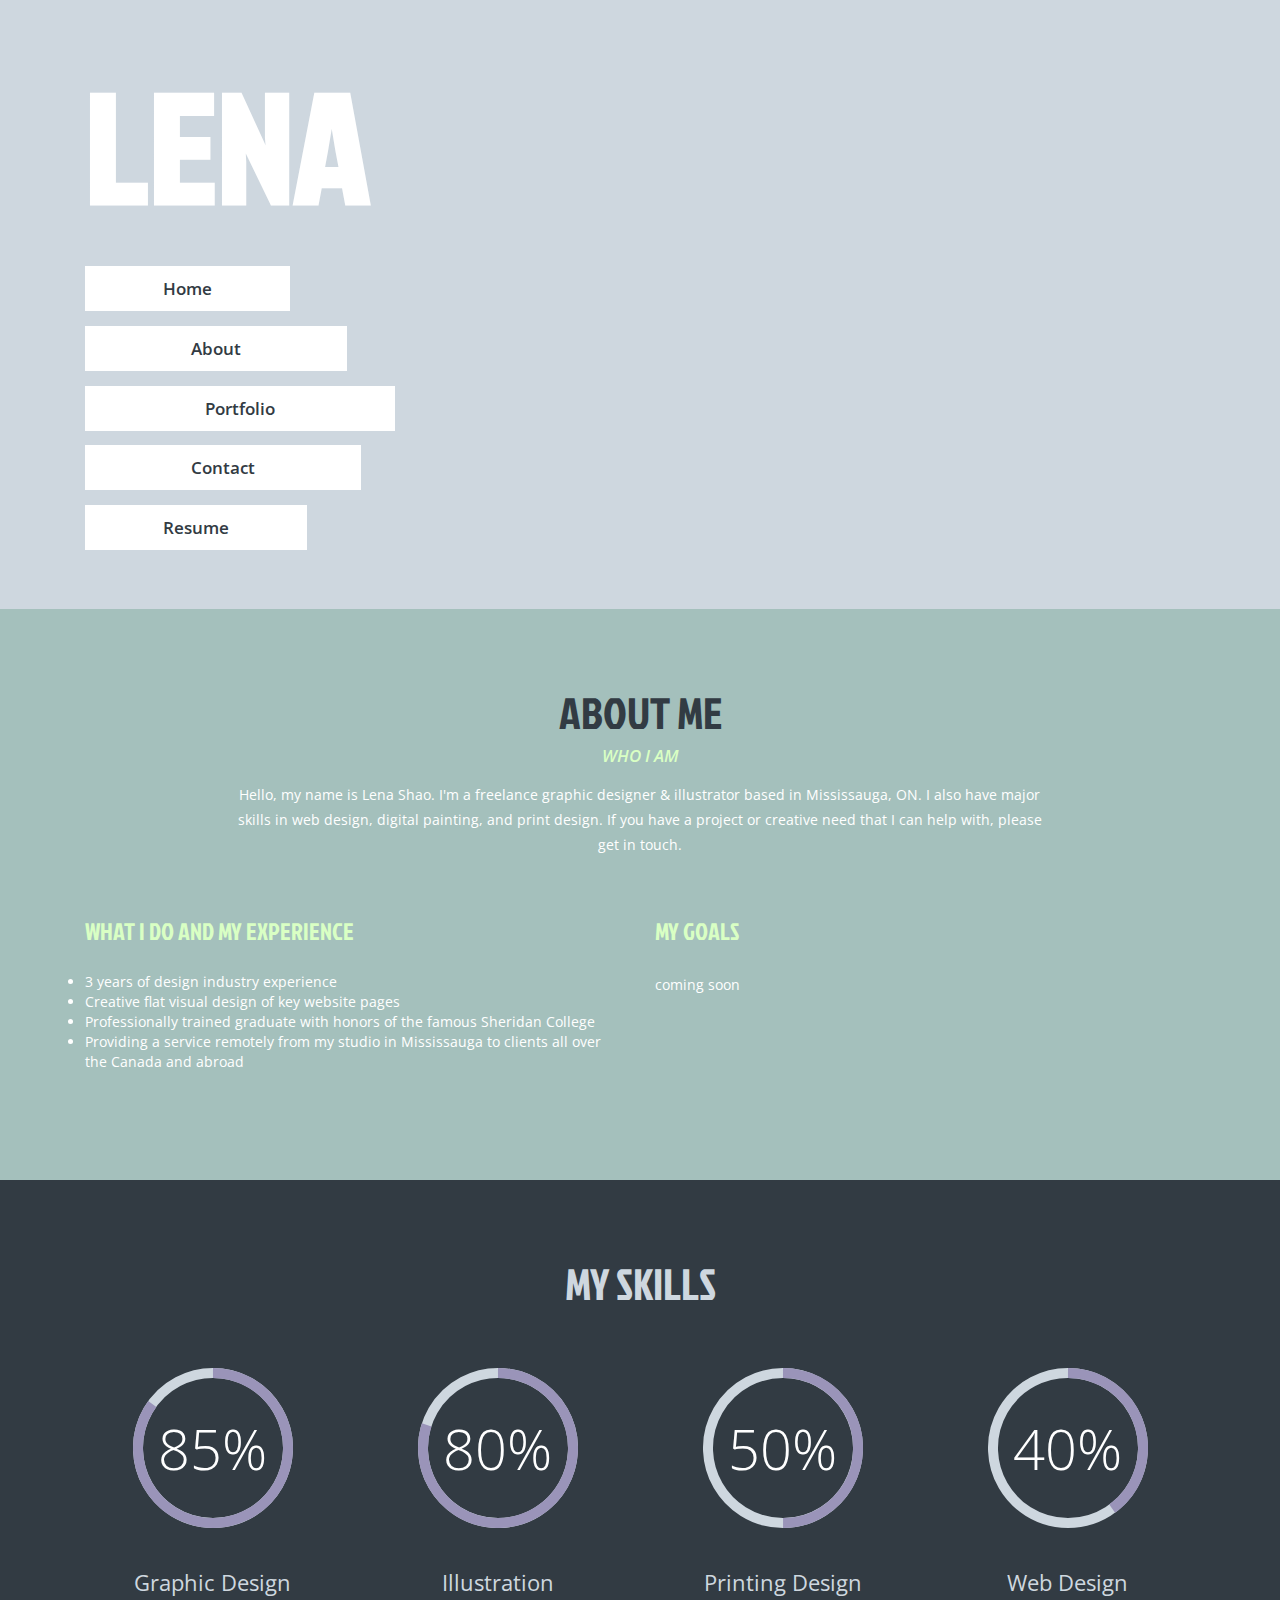
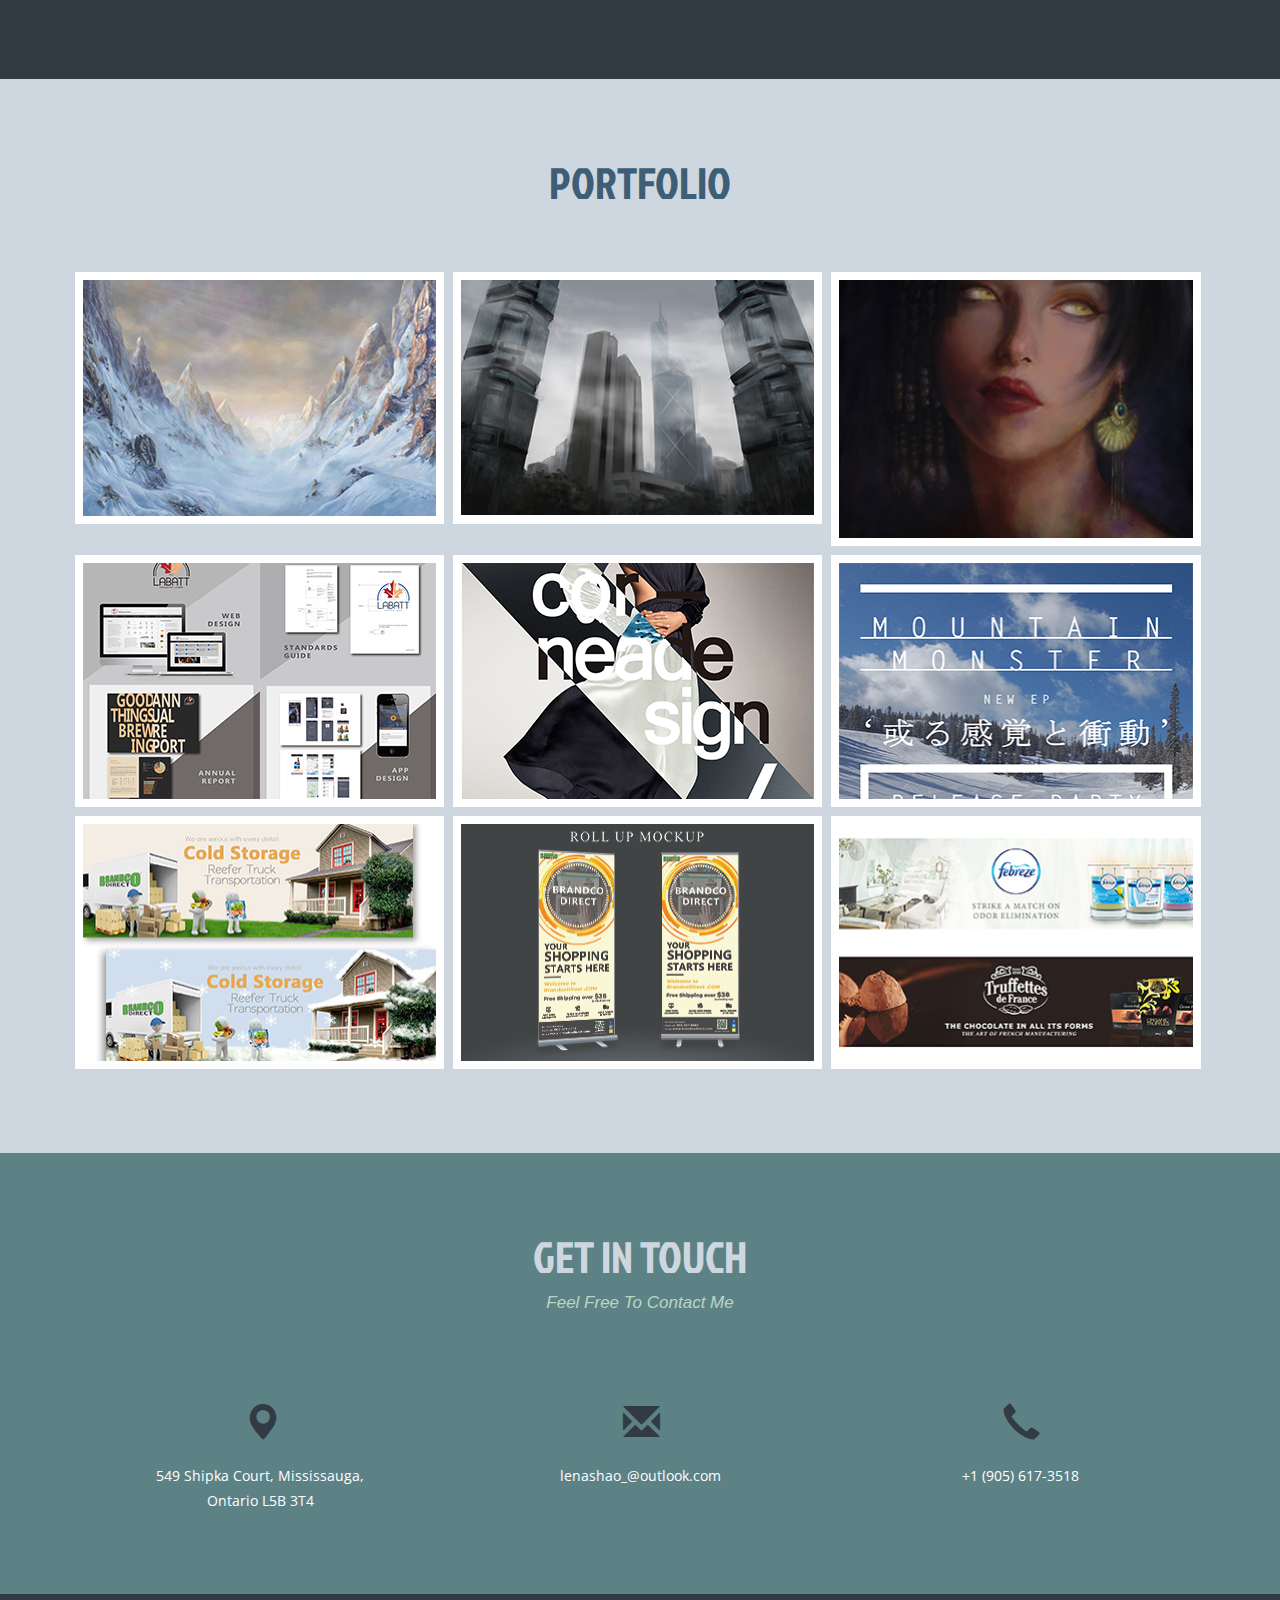
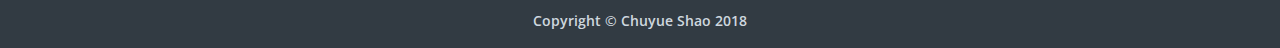
==== index.html @ 862b24b3 "update" ====
<!DOCTYPE html>
<html>
<head>
	<title>LENA SHAO</title>
	<!--fonts-->
		<link href='http://fonts.useso.com/css?family=Jockey+One' rel='stylesheet' type='text/css'>
		<link href='http://fonts.useso.com/css?family=Open+Sans:300italic,400italic,600italic,700italic,800italic,400,300,600,700,800' rel='stylesheet' type='text/css'>
		<link rel="shortcut icon" href="icon.jpg" />
	<!--//fonts-->
			<link href="css/bootstrap.css" rel="stylesheet">
			<link href="css/style.css" rel="stylesheet" type="text/css" media="all" />
	<!-- for-mobile-apps -->
		<meta name="viewport" content="width=device-width, initial-scale=1">
		<meta http-equiv="Content-Type" content="text/html; charset=utf-8" />
		<meta name="keywords" content="Peak Responsive web template, Bootstrap Web Templates, Flat Web Templates, Andriod Compatible web template, 
		Smartphone Compatible web template, free webdesigns for Nokia, Samsung, LG, SonyErricsson, Motorola web design" />
		<script type="application/x-javascript"> addEventListener("load", function() { setTimeout(hideURLbar, 0); }, false); function hideURLbar(){ window.scrollTo(0,1); } </script>
	<!-- //for-mobile-apps -->	
	<!-- js -->
		<script type="text/javascript" src="js/jquery.min.js"></script>
		<script src="js/modernizr.custom.97074.js"></script>
	<!-- js -->
	<!-- start-smoth-scrolling -->
		<script type="text/javascript" src="js/move-top.js"></script>
		<script type="text/javascript" src="js/easing.js"></script>
		<script type="text/javascript">
			jQuery(document).ready(function($) {
				$(".scroll").click(function(event){		
					event.preventDefault();
					$('html,body').animate({scrollTop:$(this.hash).offset().top},1000);
				});
			});
		</script>
	<!-- start-smoth-scrolling -->
</head>
<body>
<!-- banner -->
<div id="home" class="banner">
	<div class="container">
		<div class="banner-grids">
			<div class="col-md-4 navigation">
				<div class="nav-left">
					<div class="grid__item color-4">
						<a class="link link--kumya" href="#home"><span data-letters="LENA">LENA</span></a>
					</div>
				</div>
				<div class="nav-right">
						<span class="menu"><img src="images/menu.png" alt="" /></span>
							<nav class="cl-effect-1">
								<ul class="nav1">
									<li><a class="scroll" href="#home">Home</a></li>
									<li><a class="scroll" href="#about">About</a></li>
									<li><a class="scroll" href="#portfolio">Portfolio</a></li>
									<li><a class="scroll" href="#contact">Contact</a></li>
                                    <li><a  href="resume.pdf">Resume</a></li>
								
								</ul>
							</nav>
							<!-- script for menu -->
							<script> 
								$( "span.menu" ).click(function() {
								$( "ul.nav1" ).slideToggle( 300, function() {
								 // Animation complete.
								});
								});
							</script>
							<!-- //script for menu -->

				</div>
				<div class="clearfix"></div>
			</div>
			<div class="col-md-8 banner-image text-center">
					<!--<img src="images/banner.png" alt=""/>-->
			</div>
			<div class="clearfix"></div>
		</div>
	</div>
</div>
<!-- //banner -->
<!-- about -->
<div id="about" class="about">
	<div class="container">
		<div class="about-info">
				<h3>ABOUT ME</h3>
				<h4>WHO I AM</h4>
				<p>Hello, my name is Lena Shao. I'm a freelance graphic designer & illustrator based in Mississauga, ON. I also have major skills in web design, digital painting, and print design. If you have a project or creative need that  I can help with, please get in touch.</p>
		</div>
		<div class="about-grids">
		   	<div class="col-md-6 about-grid">
		   		<h4>What I do and my experience</h4>
		   		<p>
                   <ul>
                    <li> 3 years of design industry experience </li>
                    <li> Creative flat visual design of key website pages </li>
                    <li> Professionally trained graduate with honors of the famous Sheridan College </li>
                    <li> Providing a service remotely from my studio in Mississauga to clients all over the Canada and abroad </li>
                   </ul>
        
                </p>
		   	</div>
		   	<div class="col-md-6 about-grid">
		   		<h4>My goals</h4>
		   		<p>coming soon</p>
		   	</div>
		   	<div class="clearfix"> </div>
		</div>   
	</div>
</div>
<!-- my skills -->
	<div class="our-skills">
		<div class="container">
			<div class="skill-info">
				<h2>MY SKILLS</h2>
			</div>
			<div class="skill-grids">
					<div class="col-md-3 skills-grid text-center">
						<div class="circle" id="circles-1"></div>
						<p>Graphic Design</p>
					</div>
					<div class="col-md-3 skills-grid text-center">
						<div class="circle" id="circles-2"></div>
						<p>Illustration</p>
					</div>
					<div class="col-md-3 skills-grid text-center">
						<div class="circle" id="circles-3"></div>
						<p>Printing Design</p>
					</div>
					<div class="col-md-3 skills-grid text-center">
						<div class="circle" id="circles-4"></div>
						<p>Web Design</p>
					</div>
					<div class="clearfix"> </div>
				 <script type="text/javascript" src="js/circles.js"></script>
					         <script>
								var colors = [
										['#ced7df', '#9a94b9'], ['#ced7df', '#9a94b9'], ['#ced7df', '#9a94b9'], ['#ced7df', '#9a94b9']
									];
								for (var i = 1; i <= 5; i++) {
									var child = document.getElementById('circles-' + i);
                                   
										percentage = 40 + (i * 10);
										 if  (i === 1){
                                        percentage = 85;
                                    }else if (i === 2){
                                        percentage = 80;
                                    }else if (i === 3){
                                        percentage = 50;
                                    }else if (i === 4){
                                        percentage = 40;
                                    }
                                    
									Circles.create({
										id:         child.id,
										percentage: percentage,
										radius:     80,
										width:      10,
										number:   	percentage,
										text:       '%',
										colors:     colors[i - 1]
									});
								}
						
				</script>
			</div>
		</div>	
	</div>
<!-- //my skills -->
<div id="portfolio" class="gallery">
		<div class="container">
				<script src="js/jquery.chocolat.js"></script>
			<link rel="stylesheet" href="css/chocolat.css" type="text/css" media="screen" charset="utf-8">
			<!--light-box-files -->
			<script type="text/javascript" charset="utf-8">
			$(function() {
				$('.gallery a').Chocolat();
			});
			</script>
			<h3>PORTFOLIO</h3>
			<section>
				<ul id="da-thumbs" class="da-thumbs">
					<li>
						<a href="images/a1large.jpg" rel="title" class="b-link-stripe b-animate-go  thickbox">
							<img src="images/a1.jpg" alt="" />
							<div>
								<h5>VIEW</h5>
							</div>
						</a>
					</li>
					<li>
						<a href="images/a9l.jpg"
                           rel="title" class="b-link-stripe b-animate-go  thickbox">
							<img src="images/a9.png" alt="" />
							<div>
								<h5>VIEW</h5>
							</div>
						</a>
					</li>
					<li>
						<a href="images/a3large.jpg" rel="title" class="b-link-stripe b-animate-go  thickbox">
							<img src="images/a3.jpg" alt="" />
							<div>
								<h5>VIEW</h5>
								
							</div>
						</a>
					</li>
					<li>
						<a href="images/a2large%20(2).jpg" rel="title" class="b-link-stripe b-animate-go  thickbox">
							<img src="images/a2.jpg" alt="" />
							<div>
								<h5>VIEW</h5>
								
							</div>
						</a>
					</li>
					<li>	
						<a href="images/a5large.jpg" rel="title" class="b-link-stripe b-animate-go  thickbox">
							<img src="images/a5.jpg" alt="" />
							<div>
								<h5>VIEW</h5>
								
							</div>
						</a>
					</li>
					<li>
						<a href="images/a6large.jpg" rel="title" class="b-link-stripe b-animate-go  thickbox">
							<img src="images/a6.jpg" alt="" />
							<div>
								<h5>VIEW</h5>
								
							</div>
						</a>
					</li>
					<li>
						<a href="images/a7l.jpg" rel="title" class="b-link-stripe b-animate-go  thickbox">
							<img src="images/a7.jpg" alt="" />
							<div>
								<h5>VIEW</h5>
								
							</div>
						</a>
					</li>
					<li>
						<a href="images/a8l.jpg" rel="title" class="b-link-stripe b-animate-go  thickbox">
							<img src="images/a8.jpg" alt="" />
							<div>
								<h5>VIEW</h5>
								
							</div>
						</a>
					</li>
					<li>
						<a href="images/a4large%20(2).jpg" rel="title" class="b-link-stripe b-animate-go  thickbox">
							<img src="images/a4.jpg" alt="" />
							<div>
								<h5>VIEW</h5>
								
							</div>
						</a>
					</li>
					<div class="clearfix"> </div>
				</ul>
			</section>
				<script type="text/javascript" src="js/jquery.hoverdir.js"></script>	
				<script type="text/javascript">
					$(function() {
						$(' #da-thumbs > li ').each( function() { $(this).hoverdir(); } );
					});
				</script>
        </div>	
</div>
<!--//gallery-->
<!--services-->

<!--//services-->
<!--news-->

<!--//news-->
<!-- get-in -->
<div id="contact" class="get-in-touch">
	<div class="container">
		<div class="get-info text-center">
			<h3>GET IN TOUCH</h3>
			<h4><i>Feel Free To Contact Me</i></h4>
		</div>
	</div>
</div>
<!-- //get-in -->
<!-- contact-us -->
<div class="contact-us">
	<div class="container">
		<div class="contact-grids">
			<div class="col-md-4 contact-grid text-center">
				<div class="point-icon"><span class="glyphicon glyphicon-map-marker" aria-hidden="true"></span></div>
				<p>549 Shipka Court, Mississauga, Ontario L5B 3T4</p>
			</div>
			<div class="col-md-4 contact-grid text-center">
				<div class="point-icon"><span class="glyphicon glyphicon-envelope" aria-hidden="true"></span></div>
				<p><a href="mailto:lenashao_@outlook.com">lenashao_@outlook.com</a></p>
			</div>
			<div class="col-md-4 contact-grid text-center">
				<div class="point-icon"><span class="glyphicon glyphicon-earphone" aria-hidden="true"></span></div>
				<p>+1 (905) 617-3518  </p>
			</div>
			<div class="clearfix"></div>
		</div>
		
	</div>
</div>
<!-- //contact-us -->
<!-- footer -->
<div class="copy-right">
	<div class="container">
		<p>Copyright &copy; Chuyue Shao 2018 </p>
	</div>
</div>
<!-- footer -->
<!-- smooth scrolling -->
	<script type="text/javascript">
		$(document).ready(function() {
		/*
			var defaults = {
			containerID: 'toTop', // fading element id
			containerHoverID: 'toTopHover', // fading element hover id
			scrollSpeed: 1200,
			easingType: 'linear' 
			};
		*/								
		$().UItoTop({ easingType: 'easeOutQuart' });
		});
	</script>
	<a href="#" id="toTop" style="display: block;"> <span id="toTopHover" style="opacity: 1;"> </span></a>
<!-- //smooth scrolling -->
</body>
</html>
---- css/style.css ----
body{
	margin:0;
	padding:0;
	background:#fff;
	font-family: 'Open Sans', sans-serif !important;
 }
body a{
	transition:0.5s all;
	-webkit-transition:0.5s all;
	-moz-transition:0.5s all;
	-o-transition:0.5s all;
	-ms-transition:0.5s all;
}
h1,h2,h3,h4,h5,h6{
	margin:0;			   
}
p{
	margin:0;
}
ul{
margin:0;
padding:0;
}
/*-- banner --*/
.banner{
background:#ced7df;
    
}
/*-- menu --*/
.nav-right span{
	display:none;
	}
/*-- //menu --*/
.banner-grids{
margin-top:50px;
    margin-bottom:50px;
}
.navigation {
  padding-top: 18px;
}
.nav-right ul {
  padding: 0;
  margin: 38px 0 0 0;
}
.nav-right ul li{
display:block;
  line-height: 4.2em;
}
.nav-right ul li a {
  color: #323b43;
  margin: 0px 0px;
  font-size: 17px;
  padding: 11px 104px;
  background: #fff;
  font-weight: 600;
  text-decoration: none;
}
.nav-left a {
  font-size: 11em;
  font-weight: 600;
 color: #FFFFFF;
  text-transform: uppercase;
  text-decoration: none;
font-family: 'Jockey One', sans-serif;
}
.copyrights{
	text-indent:-9999px;
	height:0;
	line-height:0;
	font-size:0;
	overflow:hidden;
}
.banner  {
    background-image: url('/lenashao.github.io/images/0.jpg');
	background-size: cover;
}
.nav-right ul li:nth-child(2) a {
  padding: 11px 90px;
}
.nav-right ul li:nth-child(1) a {
  padding: 11px 62px;
}
.nav-right ul li:nth-child(4) a {
  padding: 11px 90px;
}
.nav-right ul li:nth-child(5) a {
  padding: 11px 62px;
}
.nav-right ul li a:hover{
	color:#323b43;
	transition:.5s all;
	-webkit-transition:.5s all;
	-moz-transition:.5s all;
	-o-transition:.5s all;
	-ms-transition:.5s all;
	}

/*-- //banner --*/
/*-- effect for nav --*/
.cl-effect-1 a::before,
.cl-effect-1 a::after {
	display: inline-block;
	opacity: 0;
	-webkit-transition: -webkit-transform 0.3s, opacity 0.2s;
	-moz-transition: -moz-transform 0.3s, opacity 0.2s;
	transition: transform 0.3s, opacity 0.2s;
}

.cl-effect-1 a::before {
	margin-right: 10px;
	content: '[';
	-webkit-transform: translateX(20px);
	-moz-transform: translateX(20px);
	transform: translateX(20px);
}

.cl-effect-1 a::after {
	margin-left: 10px;
	content: ']';
	-webkit-transform: translateX(-20px);
	-moz-transform: translateX(-20px);
	transform: translateX(-20px);
}

.cl-effect-1 a:hover::before,
.cl-effect-1 a:hover::after,
.cl-effect-1 a:focus::before,
.cl-effect-1 a:focus::after {
	opacity: 1;
	-webkit-transform: translateX(0px);
	-moz-transform: translateX(0px);
	transform: translateX(0px);
}
/*-- //effect --*/
/*-- my skills --*/
/*--- circles --*/
.our-skills{
background:#323b43;
padding:80px 0;
}
.circles-text-wrp {
	font-size: 30px;
	color: #fff;
	font-weight: 300;
	}
/*--- //circles --*/
.skill-grids {
  margin-top: 60px;
}
.skills-grid p{
	margin: 34px 0 0 0;
	font-size: 22px;
	color: #ced7df;
	}
.skill-info h2{
font-family: 'Jockey One', sans-serif;
	margin: 0;
	color: #ced7df;
	font-size: 44px;
	text-align:center;
	font-weight:400;
	}
/*-- //my skills --*/
/*-- gallery --*/
div#portfolio {
  background: #ced7df;
  padding: 80px 0;
}
.da-thumbs {
	list-style: none;
	position: relative;
	margin: 0;
	padding: 0;
}
.da-thumbs li {
  float: left;
  margin: 0.4%;
  background:#fff;
  padding: 8px;
  position: relative;
  width: 32.4%;
}
.da-thumbs li a,
.da-thumbs li a img {
  display: block;
  position: relative;
  width: 100%;
}
.da-thumbs li a {
	overflow: hidden;
}
.da-thumbs li a div {
  position: absolute;
  background:#ced7df;
  width: 100%;
  height: 100%;
}
.da-thumbs li a div  h5 {
  font-family: 'Jockey One', sans-serif;
  color: #323b43;
  font-size: 24px;
  margin: 4.2em 0 0 0;
  text-align: center;
}
/*--//gallery--*/
.gallery h3{
  font-family: 'Jockey One', sans-serif;
  margin: 0;
  color: #3e5e76;
  font-size: 44px;
  text-align: center;
  font-weight: 400;
  }
ul#da-thumbs {
  margin-top: 60px;
}
.banner-image img{
width:57%;
}

/* Kumya */
.link--kumya {
	font-size: 6.5em;
	overflow: hidden;
	line-height: 1;
	
	color:#a4c0bc;
}

.link--kumya:hover {
	color: #fff;
}

.link--kumya::after {
	content: '';
	position: absolute;
	top: 0;
	right: 0;
	z-index: -1;
	background: #242424;
	-webkit-transform: translate3d(101%,0,0);
	transform: translate3d(101%,0,0);
	-webkit-transition: -webkit-transform 0.5s;
	transition: transform 0.5s;
	-webkit-transition-timing-function: cubic-bezier(0.7,0,0.3,1);
	transition-timing-function: cubic-bezier(0.7,0,0.3,1);
}

.link--kumya:hover::after {
	-webkit-transform: translate3d(0,0,0);
	transform: translate3d(0,0,0);
}

.link--kumya span {
	display: block;
	position: relative;
}

.link--kumya span::before {
	content: attr(data-letters);
	position: absolute;
	color:#a4c0bc;
	left: 0;
	overflow: hidden;
	white-space: nowrap;
	width: 0%;
	-webkit-transition: width 0.5s;
	transition: width 0.5s;
	-webkit-transition-timing-function: cubic-bezier(0.7,0,0.3,1);
	transition-timing-function: cubic-bezier(0.7,0,0.3,1);
}

.link--kumya:hover span::before {
	width: 100%;
}
/*--about--*/
.about-grids {
  margin-top: 60px;
}
.about {
  background:#a4c0bc;
  padding: 80px 0;
}
.about-info h3 {
  font-family: 'Jockey One', sans-serif;
  margin: 0;
  color:#323b43;
  font-size: 44px;
  text-align: center;
  font-weight: 400;
}
.about-info h4 {
  text-align: center;
  font-size: 17px;
  color:#d9ffc4;
  font-weight: 600;
  margin: 10px 0 16px 0;
  font-style: italic;
}
.about-info p {
  text-align: center;
  font-size: 14px;
  color: #fff;
  width: 71%;
  margin: 0 auto;
  line-height: 1.8em;
}
.about-grid h4{
  font-family: 'Jockey One', sans-serif;
  text-align: left;
  color: #d9ffc4;
  font-size: 24px;
  text-transform: uppercase;
}
.about-grid p{
  text-align: left;
  color: #fff;
  font-size: 14px;
  line-height: 1.8em;
  padding: 2em 0 0 0;
}
/*--/about--*/
/*--services--*/
.services{
background:#59626a;
padding:80px 0;
}
.ser-head h3{
  font-family: 'Jockey One', sans-serif;
  margin: 0;
  color: #76b852;
  font-size: 44px;
  text-align: center;
  font-weight: 400;
}
.wel-grids{
margin-top:50px;
}
.wel-grid .icon {
  width: 100px;
  height: 100px;
  border-radius: 50%;
  background:#76b852;
  margin: 0 auto;
  text-align: center;
  position: relative;	
}
.btm-clr .glyphicon-star,.btm-clr .glyphicon-cog,.btm-clr .glyphicon-map-marker,.btm-clr .glyphicon-thumbs-up,.btm-clr .glyphicon-globe {
  z-index: 9999;
  top: 27px;
  left: 0px;
  font-size: 45px;
  color: #fff;
}
.btm-clr .glyphicon-pencil{
   z-index: 9999;
  top: 31px;
  left: 1px;
  font-size: 37px;
  color: #fff; 
 }
.wel-grid .icon img {
  padding: 23px 0 0 0;
  position: relative;
  z-index: 100;
  transition: all 0.3s ease 0s;
}
.wel-grid .icon:before {
  content: '';
  width: 100%;
  height: 100%;
  border-radius: 50%;
  background:#323b43;
  position: absolute;
  top: 0;
  left: 0;
  z-index: 10;
  -webkit-transform: scale(0);
  -moz-transform: scale(0);
  -ms-transform: scale(0);
  -o-transform: scale(0);
  transform: scale(0);
  transition: all 0.3s ease 0s;
}
.wel-grid:hover .icon img {
  -webkit-transform: scale(0.9);
  -moz-transform: scale(0.9);
  -ms-transform: scale(0.9);
  -o-transform: scale(0.9);
  transform: scale(0.9);
}
.wel-grid:hover .icon:before {
  -webkit-transform: scale(1);
  -moz-transform: scale(1);
  -ms-transform: scale(1);
  -o-transform: scale(1);
  transform: scale(1);
}
.wel-grid.btm-gre  .icon {
  width: 100px;
  height: 100px;
  border-radius: 50%;
  background: #323b43;
  margin: 0 auto;
  text-align: center;
  position: relative;	
}
.wel-grid.btm-gre .icon:before {
  content: '';
  width: 100%;
  height: 100%;
  border-radius: 50%;
  background:#76b852;
  position: absolute;
  top: 0;
  left: 0;
  z-index: 10;
  -webkit-transform: scale(0);
  -moz-transform: scale(0);
  -ms-transform: scale(0);
  -o-transform: scale(0);
  transform: scale(0);
  transition: all 0.3s ease 0s;
}
.wel-grid.btm-gre:hover .icon img {
  -webkit-transform: scale(0.9);
  -moz-transform: scale(0.9);
  -ms-transform: scale(0.9);
  -o-transform: scale(0.9);
  transform: scale(0.9);
}
.wel-grid.btm-gre:hover .icon:before {
  -webkit-transform: scale(1);
  -moz-transform: scale(1);
  -ms-transform: scale(1);
  -o-transform: scale(1);
  transform: scale(1);
}
.wel-grid h3{
  margin: 20px 0 16px 0;
  font-size: 20px;
  color: #ced7df;
  font-weight: 600;
}
.wel-grid.btm-gre h3{
color:#76b852 !important;
}
.wel-grid p {
  font-size: 14px;
  margin: 7px 0;
  color:#fff;
  line-height: 1.8em;
}
.wel-grid:nth-child(4),.wel-grid:nth-child(5),.wel-grid:nth-child(6){
margin-top:50px;
}
/*--//services--*/
/*--news--*/
.news{
background:#76b852;
padding:80px 0;
}
.news form input[type="text"] {
  width: 100%;
  color: #898888;
  outline: none;
  font-size: 14px;
  padding: 15px 15px;
  border: none;
  -webkit-appearance: none;
}
.news form input[type="submit"] {
  background: #323b43;
  padding: 13px 10px 12px 10px;
  margin-top: 0px;
  color: #fff;
  font-size: 18px;
  text-transform:uppercase;
  font-weight: 600;
  display: block;
  outline: none;
  border: none;
  width: 100%;
  	transition:0.5s all;
	-webkit-transition:0.5s all;
	-moz-transition:0.5s all;
	-o-transition:0.5s all;
	-ms-transition:0.5s all;
}
.news form input[type="submit"]:hover{
color:#76b852;  
}
.button {
  float: right;
  width: 30%;
}
.name {
  float: left;
  width: 70%;
}
.na-m {
  width: 60%;
  margin: 0 auto;
}
.news h3 {
  font-family: 'Jockey One', sans-serif;
  margin: 0;
  color:#323B43;
  font-size: 44px;
  text-align: center;
  font-weight: 400;
}
.news p {
text-align:center;
  font-size: 14px;
  color: #fff;
  line-height: 1.8em;
  margin: 20px 0 30px 0;
}
/*--//news--*/
/*-- get-in --*/
.get-in-touch{
  background: #5d8286;
		padding-top:80px;
		}
.get-info h3{
  font-family: 'Jockey One', sans-serif;
  margin: 0;
  color: #ced7df;
  font-size: 44px;
  text-align: center;
  font-weight: 400;
     	}
.get-info h4{
	margin:12px 0;
	color:#B9D6C5;
	font-size: 17px;
    font-family: sans-serif;
	}
.get-info p{
line-height:1.8em;
	color: #000;
	margin: 15px auto 45px auto;
	width: 50%;
	font-size: 14px;
	text-align: center;
		}
.map iframe{
	width:100%;
	height:390px;
	}
.contact-us{
  background:#5d8286;
	padding: 80px 0 80px 0;
	}
.contact-grid p{
	color: #fff;
  margin: 18px auto 0 auto;
	width: 61%;
	font-size: 14px;
  line-height: 1.8em;
	}
.contact-grid p a{
	color: #fff;
	text-decoration:none;
	}
.contact-grid p a:hover{
	color: #323b43;
	}
.contact-info {
	margin-top: 60px;
	}
.contact-info input[type="text"]{
	width: 31%;
}
.contact-info input[type="text"]:nth-child(3){
margin-right:0;
}
.contact-info input[type="text"],.contact-info textarea{
background:#ffffff;
border:none;
	color: #c9c9c9;
	margin: 0 25px 23px 0;
	padding: 12px 10px;
	outline: none;
	}
.contact-info textarea{
margin-right:0;
	width: 98%;
	resize: none;
	height: 225px;
	}
.contact-info input[type=submit] {
color: #fff;
  padding: 13px 43px;
  font-size: 16px;
  cursor: pointer;
  font-weight: 600;
  background: #323b43;
  border: none;
	}
.contact-info input[type=submit]:hover {
	background:#ced7df;
	color: #323b43;
	transition: .5s all;
	-webkit-transition: .5s all;
	-o-transition: .5s all;
	-ms-transition: .5s all;
	-moz-transition: .5s all;	
	}
.point-icon .glyphicon-map-marker,.point-icon .glyphicon-envelope,.point-icon .glyphicon-earphone{
   z-index: 9999;
  top: 0px;
  left: 1px;
  font-size: 37px;
  color: #323b43; 
 }
/*-- get-in --*/
/*-- copy --*/
.copy-right{
background:#323b43;
padding:17px 0;
}
.copy-right p{
text-align:center;
margin:0 0 0px 0;
font-size:14px;
color: #ced7df;
font-weight:600;
}
.copy-right p a{
text-decoration:none;
color: #ced7df;
}
.copy-right p a:hover{
color:#76b852;
}
/*-- copy --*/
/*-- to-top --*/
#toTop {
	display: none;
	text-decoration: none;
	position: fixed;
	bottom: 52px;
	right: 1%;
	overflow: hidden;
	z-index: 999; 
	width: 32px;
	height: 32px;
	border: none;
	text-indent: 100%;
	background: url("../images/arr.png") no-repeat 0px 0px;
}
#toTopHover {
	width: 32px;
	height: 32px;
	display: block;
	overflow: hidden;
	float: right;
	opacity: 0;
	-moz-opacity: 0;
	filter: alpha(opacity=0);
}
/*-- //to-top --*/
/*-- responsive media queries --*/
@media (max-width: 1024px){
	.nav-left a {
	  font-size: 8em;
	  }
	.nav-right ul li a {
	  font-size: 15px;
	  padding: 10px 70px;
	  }
	.nav-right ul {
	  margin: 27px 0 0 0;
	}
	.nav-right ul li {
	  line-height: 3.8em;
	}
	.nav-right ul li:nth-child(2) a ,.nav-right ul li:nth-child(4) a {
	  padding: 10px 55px;
	}
	.nav-right ul li:nth-child(1) a,.nav-right ul li:nth-child(5) a {
	  padding: 10px 45px;
	}
	.about,.our-skills,div#portfolio,.services,.news,.get-in-touch,.contact-us {
	  padding: 60px 0;
	}
	.about-info p {
	  width: 82%;
	  }
	.about-grids,ul#da-thumbs,.wel-grids,.contact-info,.skill-grids {
	  margin-top: 45px;
	}
	.about-info h3 ,.skill-info h2,.gallery h3,.ser-head h3,.news h3,.get-info h3{
	  font-size: 40px;
	  }
	.about-grid h4 {
	  font-size: 22px;
	  }
	.about-grid p {
	  padding: 1.5em 0 0 0;
	}
	.circles-text-wrp {
	  font-size: 40px !important;
	  }
	.da-thumbs li a div h5 {
	  margin: 3.5em 0 0 0;
	  }
	.na-m {
	  width: 57%;
	  }
	.news form input[type="text"] {
	  padding: 11px 15px;
	  }
	.news form input[type="submit"] {
	  padding: 9px 10px 8px 10px;
	  }
	.get-info p {
	  width: 57%;
	  }
	.map iframe {
	  height: 300px;
	}
	.contact-grid p {
	  width: 68%;
	  }
	.contact-info input[type="text"], .contact-info textarea {
	  padding: 10px 10px;
	  }
	.contact-info textarea {
	  width: 100%;
	  height: 192px;
	}
	.contact-info input[type="text"] {
	  width: 32%;
	}
	.contact-info input[type="text"], .contact-info textarea {
	  margin: 0 15px 23px 0;
	}
	.contact-info input[type=submit] {
	  padding: 10px 17px;
	  }
	.skills-grid p {
	  margin: 25px 0 0 0;
	  font-size: 19px;
	  }
}
@media (max-width: 800px){
	.navigation {
	  float: left;
	  width: 30%;
	}
	.banner-image {
	  float: left;
	  width: 70%;
	}
	.banner-image img {
	  width: 65%;
	}
	.banner-grids {
	  margin-top: 35px;
	}
	.nav-left a {
	  font-size: 7em;
	}
	.nav-right ul li a {
	  font-size: 14px;
	  padding: 8px 47px;
	}
	.nav-right ul li:nth-child(2) a ,.nav-right ul li:nth-child(4) a {
	  padding: 8px 37px;
	}
	.nav-right ul li:nth-child(1) a,.nav-right ul li:nth-child(5) a {
	  padding: 8px 27px;
	}
	.nav-right ul li {
	  line-height: 3.5em;
	}
	.nav-right ul {
	  margin: 23px 0 0 0;
	}
	.about, .our-skills, div#portfolio, .services, .news, .get-in-touch, .contact-us {
	  padding: 50px 0;
	}
	.about-info h3, .skill-info h2, .gallery h3, .ser-head h3, .news h3, .get-info h3 {
	  font-size: 35px;
	}
	.about-info h4 {
	  font-size: 15px;
	  }
	.about-info p,.about-grid p,.wel-grid p ,.news p,.get-info p,.contact-grid p{
	  font-size: 13px;
	  }
	.about-info p {
	  width: 95%;
	}
	.about-grid {
	  float: left;
	  width: 50%;
	}
	.about-grid p {
	  padding: 1em 0 0 0;
	}
	.about-grids, ul#da-thumbs, .wel-grids, .contact-info {
	  margin-top: 30px;
	}
	.skills-grid {
	  padding: 0 10px;
	  float: left;
	  width: 25%;
	}
	.skills-grid p {
	  margin: 13px 0 0 0;
	  font-size: 16px;
	}
	.da-thumbs li a div h5 {
	  margin: 2.8em 0 0 0;
	}
	.da-thumbs li a div h5 {
	  font-size: 22px;
	  }
	.wel-grid {
	  float: left;
	  width: 33.3%;
	}
	.wel-grid h3 {
	  font-size: 18px;
	  }
	.wel-grid .icon,.wel-grid.btm-gre .icon {
	  width: 87px;
	  height: 87px;
	  }
	.btm-clr .glyphicon-star, .btm-clr .glyphicon-cog, .btm-clr .glyphicon-map-marker, .btm-clr .glyphicon-thumbs-up, .btm-clr .glyphicon-globe {
	  font-size: 35px;
	  }
	  .btm-clr .glyphicon-pencil {
		  top: 26px;
		  left: 1px;
		  font-size: 32px;
		  }
	.wel-grid h3 {
	  margin: 16px 0 10px 0;
	  }
	.wel-grid:nth-child(4), .wel-grid:nth-child(5), .wel-grid:nth-child(6) {
	  margin-top: 35px;
	}
	.news form input[type="submit"] {
	  padding: 8px 10px 8px 10px;
	  font-size: 16px;
	  }
	.news form input[type="text"] {
	  padding: 9px 15px;
	}
	.get-info p {
	  width: 66%;
	}
	.get-info p {
	  margin: 11px auto 30px auto;
	  }
	.get-info h4 {
	  font-size: 15px;
	}
	.get-info h4 {
	  margin: 9px 0;
	  }
	.map iframe {
	  height: 250px;
	}
	.contact-grid.text-center {
	  float: left;
	  width: 33.3%;
	}
	.contact-grid p {
	  width: 100%;
	}
	.contact-info input[type="text"], .contact-info textarea {
	font-size:13px;
	  padding: 8px 10px;
	  margin: 0 10px 20px 0;
	}
	.contact-info textarea {
	  height: 158px;
	}
	.contact-info input[type=submit] {
	  font-size: 14px;
	  padding: 8px 9px;
	}
	.copy-right p {
	font-size: 13px;
	}
}
@media (max-width: 768px){
	.navigation {
	  float: left;
	  width: 30%;
	}
	.banner-image {
	  float: left;
	  width: 70%;
	}
	.banner-image img {
	  width: 65%;
	}
	.banner-grids {
	  margin-top: 35px;
	}
	.nav-left a {
	  font-size: 7em;
	}
	.nav-right ul li a {
	  font-size: 14px;
	  padding: 8px 47px;
	}
	.nav-right ul li:nth-child(2) a ,.nav-right ul li:nth-child(4) a {
	  padding: 8px 37px;
	}
	.nav-right ul li:nth-child(1) a,.nav-right ul li:nth-child(5) a {
	  padding: 8px 27px;
	}
	.nav-right ul li {
	  line-height: 3.5em;
	}
	.nav-right ul {
	  margin: 23px 0 0 0;
	}
	.about, .our-skills, div#portfolio, .services, .news, .get-in-touch, .contact-us {
	  padding: 50px 0;
	}
	.about-info h3, .skill-info h2, .gallery h3, .ser-head h3, .news h3, .get-info h3 {
	  font-size: 35px;
	}
	.about-info h4 {
	  font-size: 15px;
	  }
	.about-info p,.about-grid p,.wel-grid p ,.news p,.get-info p,.contact-grid p{
	  font-size: 13px;
	  }
	.about-info p {
	  width: 95%;
	}
	.about-grid {
	  float: left;
	  width: 50%;
	}
	.about-grid p {
	  padding: 1em 0 0 0;
	}
	.about-grids, ul#da-thumbs, .wel-grids, .contact-info {
	  margin-top: 30px;
	}
	.skills-grid {
	  padding: 0 10px;
	  float: left;
	  width: 25%;
	}
	.skills-grid p {
	  margin: 13px 0 0 0;
	  font-size: 16px;
	}
	.da-thumbs li a div h5 {
	  margin: 2.8em 0 0 0;
	}
	.da-thumbs li a div h5 {
	  font-size: 22px;
	  }
	.wel-grid {
	  float: left;
	  width: 33.3%;
	}
	.wel-grid h3 {
	  font-size: 18px;
	  }
	.wel-grid .icon,.wel-grid.btm-gre .icon {
	  width: 87px;
	  height: 87px;
	  }
	.btm-clr .glyphicon-star, .btm-clr .glyphicon-cog, .btm-clr .glyphicon-map-marker, .btm-clr .glyphicon-thumbs-up, .btm-clr .glyphicon-globe {
	  font-size: 35px;
	  }
	.wel-grid h3 {
	  margin: 16px 0 10px 0;
	  }
	.wel-grid:nth-child(4), .wel-grid:nth-child(5), .wel-grid:nth-child(6) {
	  margin-top: 35px;
	}
	.news form input[type="submit"] {
	  padding: 8px 10px 8px 10px;
	  font-size: 16px;
	  }
	.news form input[type="text"] {
	  padding: 9px 15px;
	}
	.get-info p {
	  width: 66%;
	}
	.get-info p {
	  margin: 11px auto 30px auto;
	  }
	.get-info h4 {
	  font-size: 15px;
	}
	.get-info h4 {
	  margin: 9px 0;
	  }
	.map iframe {
	  height: 250px;
	}
	.contact-grid.text-center {
	  float: left;
	  width: 33.3%;
	}
	.contact-grid p {
	  width: 100%;
	}
	.contact-info input[type="text"], .contact-info textarea {
	font-size:13px;
	  padding: 8px 10px;
	  margin: 0 10px 20px 0;
	}
	.contact-info textarea {
	  height: 158px;
	}
	.contact-info input[type=submit] {
	  font-size: 14px;
	  padding: 8px 9px;
	}
	.copy-right p {
	font-size: 13px;
	}
	.btm-clr .glyphicon-pencil {
	top: 26px;
	left: 1px;
	font-size: 32px;
	}
}
@media (max-width: 640px){
	.nav-left a {
	  font-size: 5.5em;
	}
	.navigation {
	  padding-top: 0;
	}
	.nav-right ul {
	  margin: 19px 0 0 0;
	}
	.nav-right ul li a {
	  font-size: 13px;
	  padding: 8px 30px;
	}
	.nav-right ul li:nth-child(2) a ,.nav-right ul li:nth-child(4) a {
	  padding: 8px 20px;
	}
	.nav-right ul li:nth-child(1) a,.nav-right ul li:nth-child(5) a {
	  padding: 8px 10px;
	}
	.nav-right ul li {
	  line-height: 3.2em;
	}
	.about, .our-skills, div#portfolio, .services, .news, .get-in-touch, .contact-us {
	  padding: 45px 0;
	}
	.about-info p {
	  width: 100%;
	}
	.skills-grid {
	  width: 50%;
	}
	.skills-grid:nth-child(3),.skills-grid:nth-child(4)  {
	margin:30px 0;
	}
	.da-thumbs li a div h5 {
	  margin: 2.1em 0 0 0;
	}
	.wel-grid p {
	  margin: 0px 0;
	  }
	.wel-grid h3 {
	  font-size: 17px;
	}
	.about-info h3, .skill-info h2, .gallery h3, .ser-head h3, .news h3, .get-info h3 {
	  font-size: 30px;
	}
	.news form input[type="submit"] {
	  padding: 8px 10px 8px 10px;
	  font-size: 14px;
	}
	.na-m {
	  width: 61%;
	}
	.news form input[type="submit"] {
	  padding: 9px 10px 9px 10px;
	  }
	.get-info h4 {
	  font-size: 13px;
	}
	.get-info p {
	  width: 80%;
	}
	.get-info p {
	  margin: 10px auto 25px auto;
	}
	.map iframe {
	  height: 210px;
	}
	.point-icon .glyphicon-map-marker, .point-icon .glyphicon-envelope, .point-icon .glyphicon-earphone {
	  font-size: 28px;
	  }
	.contact-grid p {
	  margin: 9px auto 0 auto;
	  }
	.contact-grid{
	  padding: 0 10px;
	}
	.contact-info input[type="text"], .contact-info textarea {
	  margin: 0px 8px 16px 0;
	}
	.contact-info textarea {
	  height: 146px;
	}
	.contact-info input[type=submit] {
	  font-size: 13px;
	}
	.wel-grid {
	  padding: 0 10px;
	}
	.wel-grid h3 {
	  margin: 14px 0 10px 0;
	}
	.about-grid h4 {
	  font-size: 20px;
	}
}
@media (max-width: 480px){
	.about-info h3, .skill-info h2, .gallery h3, .ser-head h3, .news h3, .get-info h3 {
	  font-size: 26px;
	}
	.about-info h4 {
	  margin: 10px 0 11px 0;
	  }
	.about-grid {
	  float: left;
	  width: 100%;
	  padding: 0;
	}
	.about-grids, ul#da-thumbs, .wel-grids, .contact-info {
	  margin-top: 22px;
	}
	.about-grid:nth-child(2) {
	  margin-top: 25px;
	}
	.about-grid h4 {
	  font-size: 19px;
	}
	.skills-grid p {
	  font-size: 15px;
	}
	.da-thumbs li a div h5 {
	  font-size: 19px;
	}
	.da-thumbs li a div h5 {
	  margin: 1.8em 0 0 0;
	}
	.wel-grid {
	  float: left;
	  width: 50%;
	}
	.wel-grid:nth-child(4), .wel-grid:nth-child(5), .wel-grid:nth-child(6),.wel-grid:nth-child(3) {
	  margin-top: 35px;
	}
	.na-m {
	  width: 83%;
	}
	.get-info p {
	  width: 100%;
	}
	.contact-grid p {
	  font-size: 12px;
	}
	.contact-info input[type="text"] {
	  width: 100%;
	}
	.contact-info input[type="text"], .contact-info textarea {
	  margin: 0px 0px 16px 0;
	}
	.contact-info textarea {
	  height: 123px;
	}
	.navigation {
	  padding: 0 10px;
	}
	.nav-left a {
	  font-size: 4em;
	}
	.nav-right ul {
	  margin: 10px 0 0 0;
	}
	.banner-image img {
	  width: 81%;
	}
	.nav-right ul li a {
	  padding: 8px 11px;
	}
	.nav-right ul li:nth-child(2) a ,.nav-right ul li:nth-child(4) a {
	  padding: 8px 7px;
	}
	.nav-right ul li:nth-child(1) a,.nav-right ul li:nth-child(5) a {
	  padding: 8px 4px;
	}
	
}
@media (max-width: 320px){
.navigation {
padding:0;
  width: 100%;
  text-align: center;
}
	span.menu img{
	width:98%;
	}
	span.menu {
	   display: block;
	  cursor: pointer;
	  position: relative;
	  text-align: right;
  width: 100%;
  margin: 0px 0 0px 0px;
	}
	ul.nav1{
		display:none;
		background:#ced7df;
		}
	.nav-right ul.nav1 li {
		display: inline-block;
		text-align: center;
		margin: 0;
		width: 100%;
		padding: 0px 0;
		}
	.nav-right ul {
		  background:#ced7df;
		  position: absolute;
			padding: 0px 0;
		  margin: 0;
		  top:44px;
		  left: 0%;
		  width: 100%;
		  z-index: 999;
		  width: 100%;
		}
	.nav-right ul li a {
		  display:block;
		  margin:0px 0;
		}

	.nav-right {
	   width: 12%;
	  margin: 6px 0 0 0;
	  float: right;
	}
	.nav-right ul li {
	  line-height: 1.5em;
	}
	.banner-grids {
	  margin-top: 20px;
        
	}
	.nav-left a {
	  font-size: 3em;
	}
	.nav-left {
	  width: 29.2%;
	  float:left;
	}
	.banner-image img {
	  width: 55%;
	}
	.banner-image {
	  margin-top: 30px;
	padding:0;
	  width: 100%;
	}
	.about, .our-skills, div#portfolio, .services, .news, .get-in-touch, .contact-us {
	  padding: 35px 0;
	}
	.about-info h3, .skill-info h2, .gallery h3, .ser-head h3, .news h3, .get-info h3 {
	  font-size: 24px;
	}
	.about-grid h4 {
	  font-size: 17px;
	}
	.skills-grid {
	  width: 100%;
	  padding: 0;
	}
	.skills-grid:nth-child(3), .skills-grid:nth-child(4) ,.skills-grid:nth-child(2){
	  margin: 30px 0 0 0;
	}
	.da-thumbs li {
	  width: 49%;
	}
	.da-thumbs li a div h5 {
	  margin: 1.6em 0 0 0;
	}
	.wel-grid {
	  float: left;
	  width: 100%;
	}
	.wel-grid:nth-child(4), .wel-grid:nth-child(5), .wel-grid:nth-child(6), .wel-grid:nth-child(3),.wel-grid:nth-child(2) {
	  margin-top: 35px;
	}
	.news p {
	  margin: 12px 0 20px 0;
	}
	.na-m {
	  width: 100%;
	}
	.name {
	  float: left;
	  width: 61%;
	}
	.button {
	  float: right;
	  width: 39%;
	}
	.map iframe {
	  height: 170px;
	}
	.contact-grid {
	  float: left;
	  width: 100% !important;
	  padding: 0;
	}
	.contact-grid:nth-child(2){
	margin:30px 0;
	}
	.contact-grid p {
	  font-size: 13px;
	}
.da-thumbs li {
  padding: 5px;
  }
}
/*-- //responsive media queries --*/
---- css/chocolat.css ----
body{
	margin:0;
	padding:0;
}
#Choco_overlay{
	background: #E9F2F5 !important;
	position: fixed;
	top: 0;
	left: 0;
	z-index: 1000;
	width: 100%;
	height: 100%;
	display:none;
	padding:0;
	margin:0;
}
#Choco_content{
	display:none;
	width:800px;
	height:600px;
	z-index:1001;
	position:fixed;
	left:50%;
	top:50%;
	margin-left:-400px;
	margin-top:-300px;
	border-top:1px solid transparent;/*Yes, adjust image perfectly at the center of a box, don't know why.*/
}
#Choco_left_arrow{
	float:left;
	background-image:url(../images/left.png)!important;
	background-position:12%;
	left:-20%;
}
#Choco_right_arrow{
	float:right;
	background-image:url(../images/right.png)!important;
	background-position:88%;
	left:20%;
}
.Choco_arrows{
	background-repeat:no-repeat;
	display:none;
	position:relative;
	cursor:pointer;
	width:49%;
	top:-100%;
	height:100%;
	margin-top:-30px;
}
#Choco_container_photo{
	text-align:center;
	width:800px;
	height:600px;
	/*background:url(../images/ajax-loader.gif) center center no-repeat;*/
}
#Choco_container_description{
	padding:0;
	height:26px;
	width:100%;
	color:#FFFFFF;
	font-family:Tahoma;
	clear:both;
	position:relative;
	font-size:12px;
	margin-top:-5px;
	overflow:hidden;
	visibility:hidden;
}
#Choco_container_title{
	float:left;
	padding:5px;
}
#Choco_container_via{
	padding:5px;
	float:right;
}
#Choco_container_via a{
	color:gray;
}
#Choco_container_via a:hover{
	color:white;
	background:gray;
}
#Choco_close{
	width:30px;
	height:25px;
	background-image:url(../images/close.png)!important;
	background-repeat:no-repeat;
	z-index:1002;
	cursor:pointer;
	margin: 0px 0px 15px 0px;
	display:none;
}
#Choco_loading{
	width:9px;
	height:11px;
	background-image:url(../images/loading.gif);
	background-repeat:no-repeat;
	z-index:1002;
	cursor:pointer;
	float:right;
	margin-top:-20px;
	display:none;
}
#Choco_bigImage{
	display:none;
	position:relative;
	width:100%;
	height:100%;
	margin-top:-5px;
}
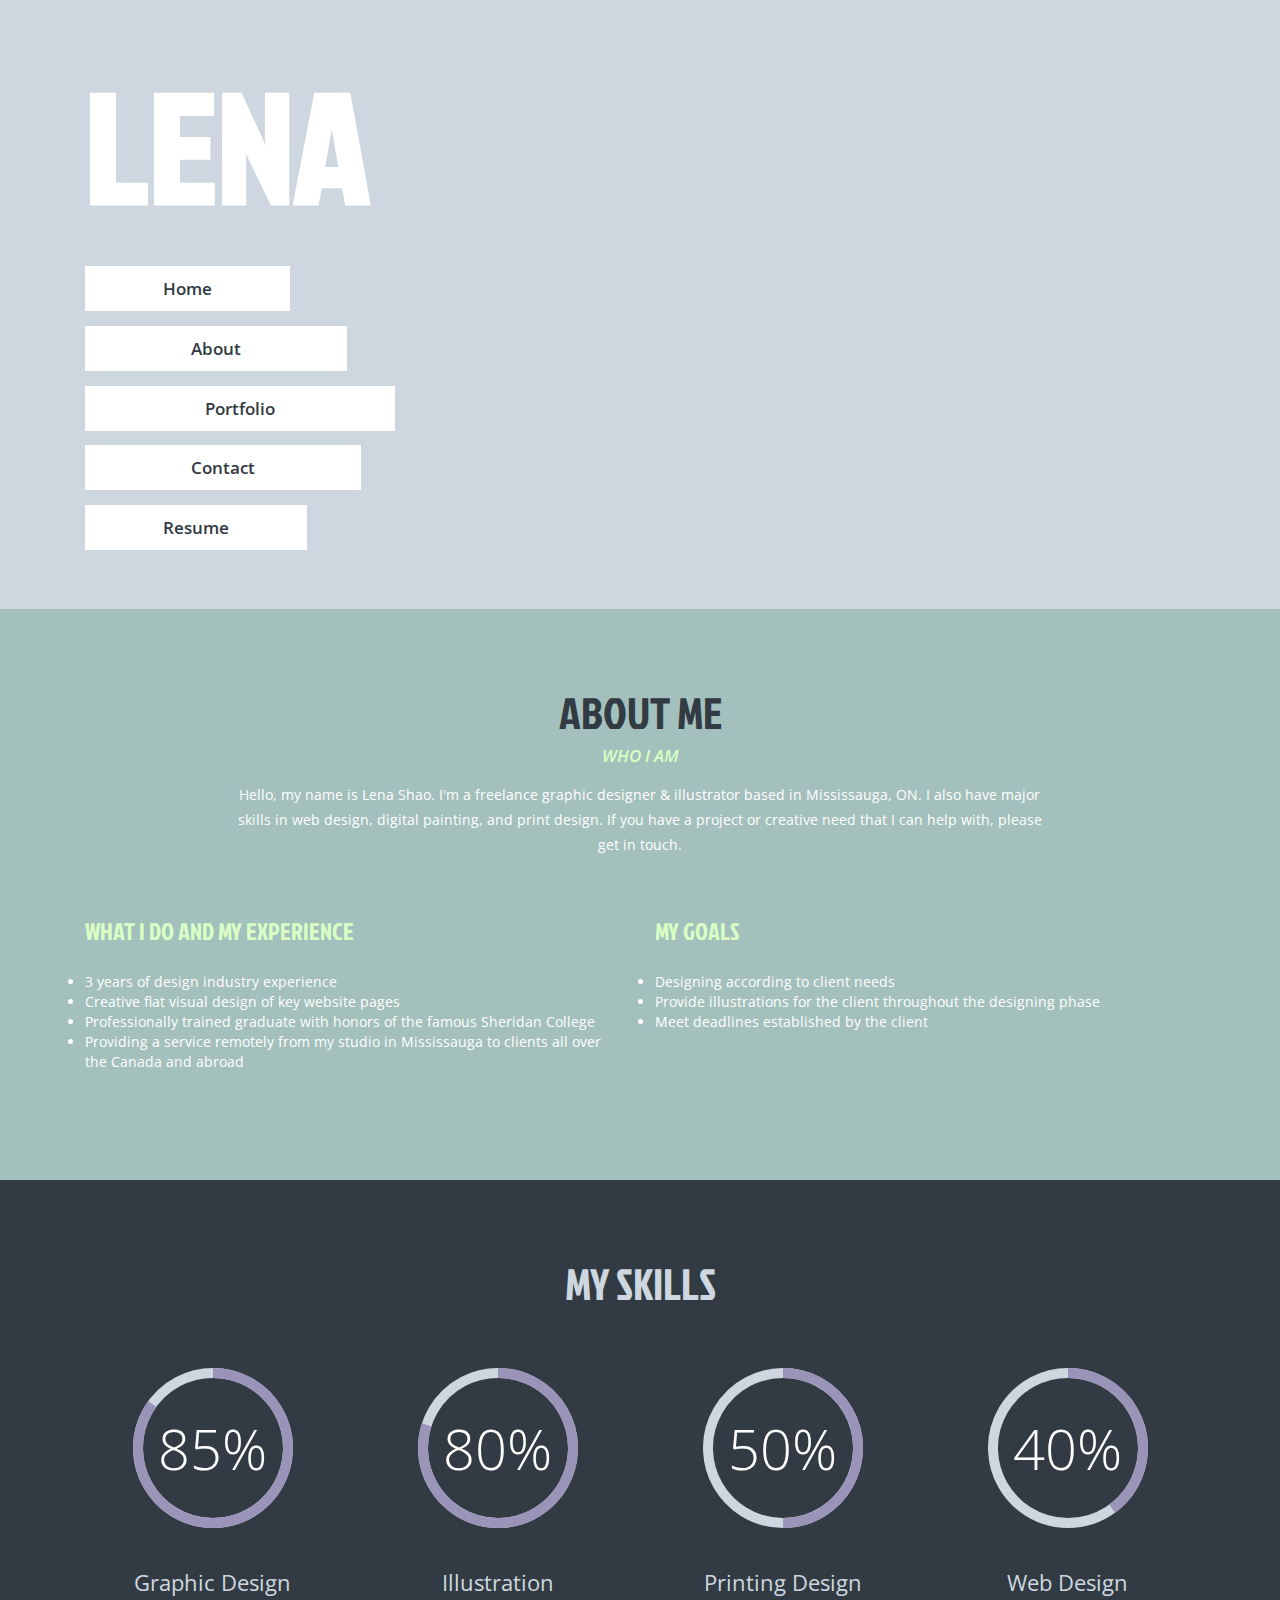
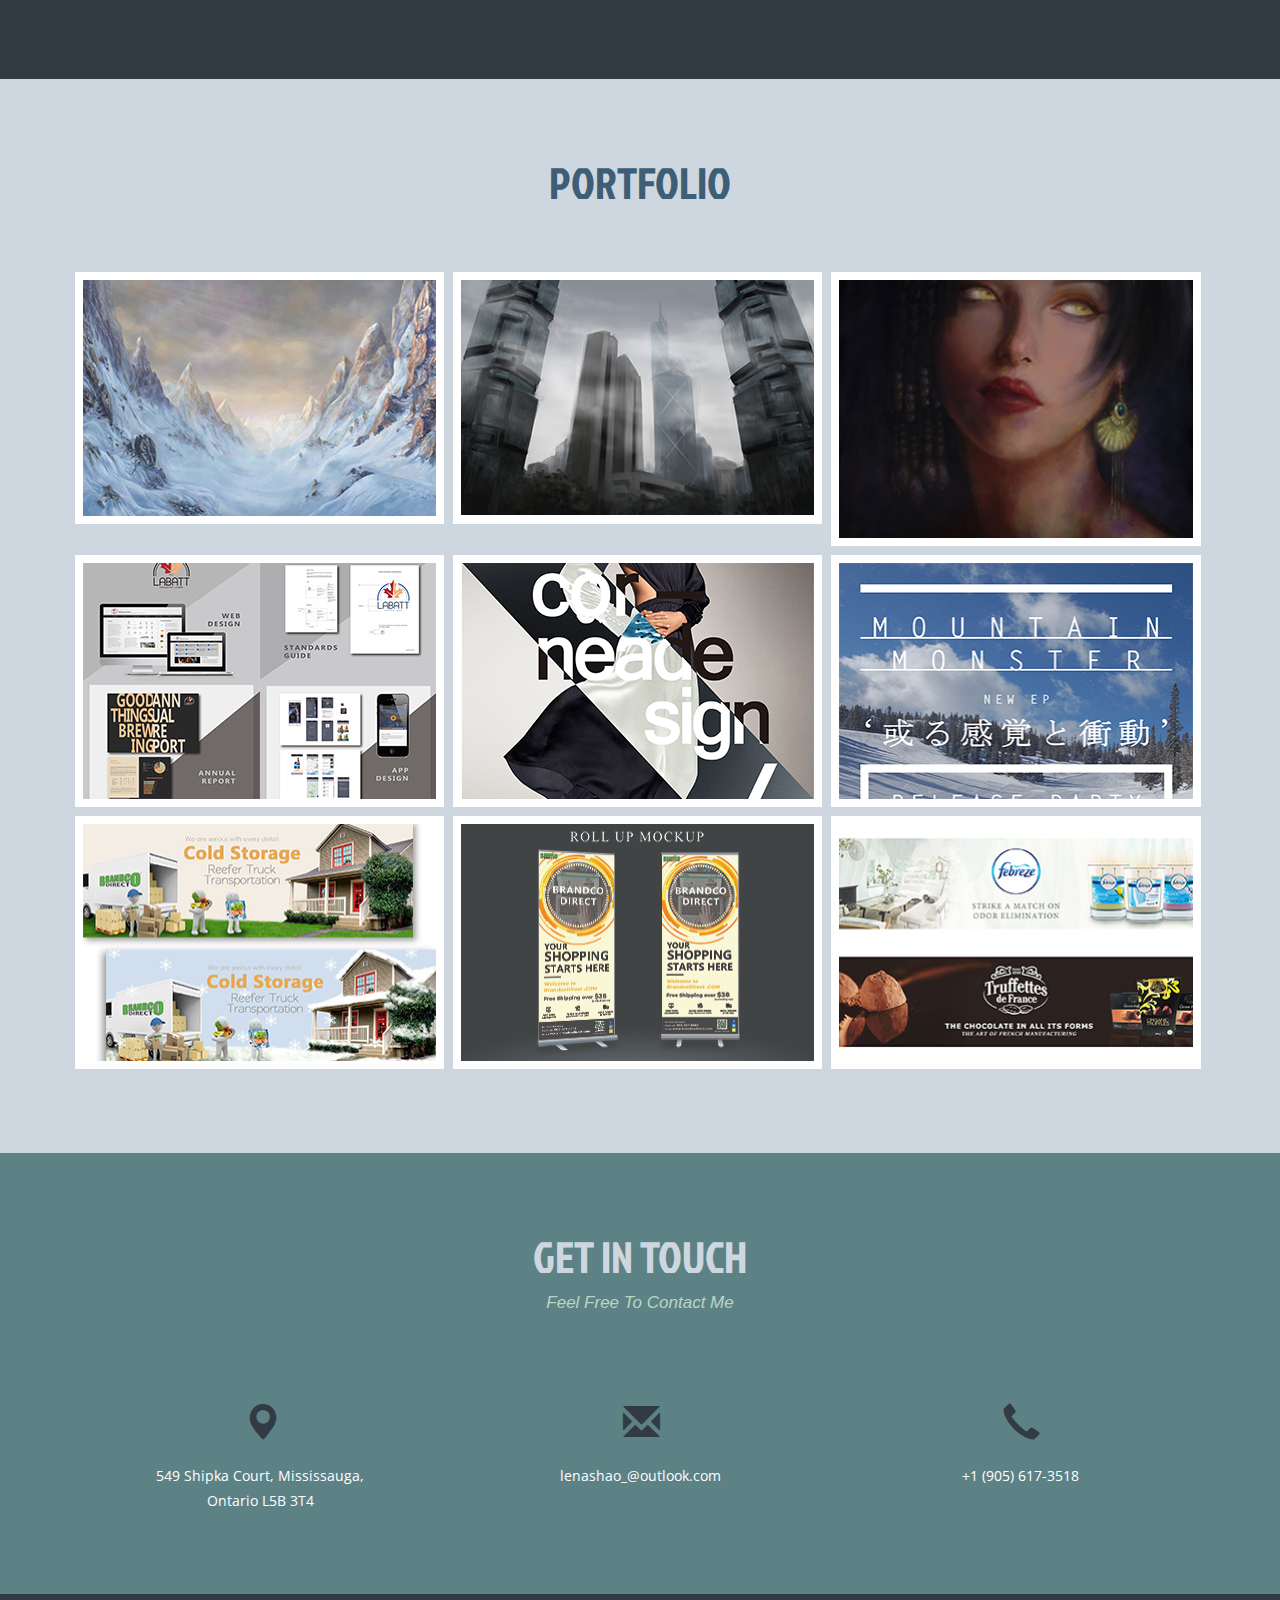
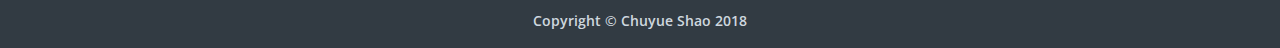
==== commit 22910a03: "update goals" ====
--- a/index.html
+++ b/index.html
@@ -83,7 +83,7 @@
 		<div class="about-info">
 				<h3>ABOUT ME</h3>
 				<h4>WHO I AM</h4>
-				<p>Hello, my name is Lena Shao. I'm a freelance graphic designer & illustrator based in Mississauga, ON. I also have major skills in web design, digital painting, and print design. If you have a project or creative need that  I can help with, please get in touch.</p>
+				<p>Hello, my name is Lena Shao. I'm a freelance graphic designer & illustrator based in Mississauga, ON. I also have major skills in web design, digital painting, and print design. If you have a project or creative need that I can help with, please get in touch.</p>
 		</div>
 		<div class="about-grids">
 		   	<div class="col-md-6 about-grid">
@@ -100,7 +100,13 @@
 		   	</div>
 		   	<div class="col-md-6 about-grid">
 		   		<h4>My goals</h4>
-		   		<p>coming soon</p>
+		   		<p><ul>
+                    <li> Designing according to client needs </li>
+                    <li> Provide illustrations for the client throughout the designing phase </li>
+                    <li> Meet deadlines established by the client </li>
+                
+                   </ul>
+                </p>
 		   	</div>
 		   	<div class="clearfix"> </div>
 		</div>   
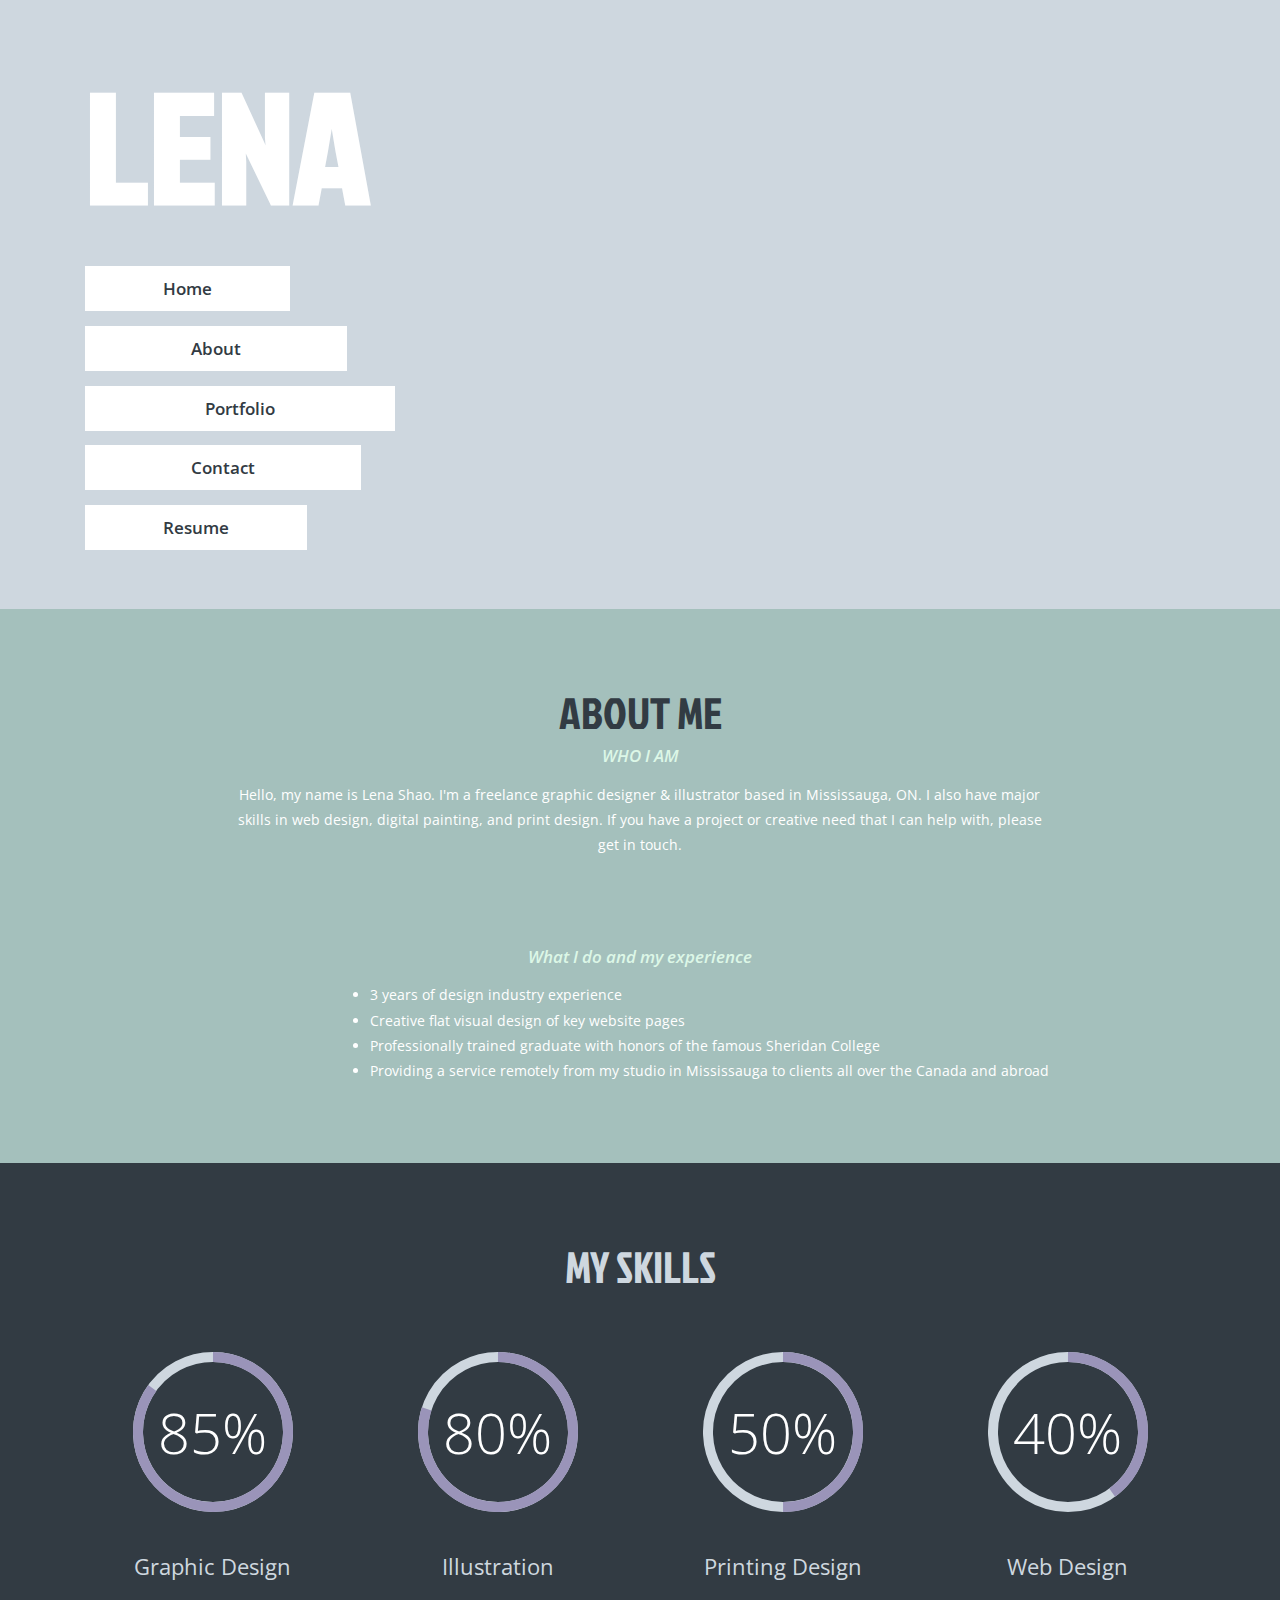
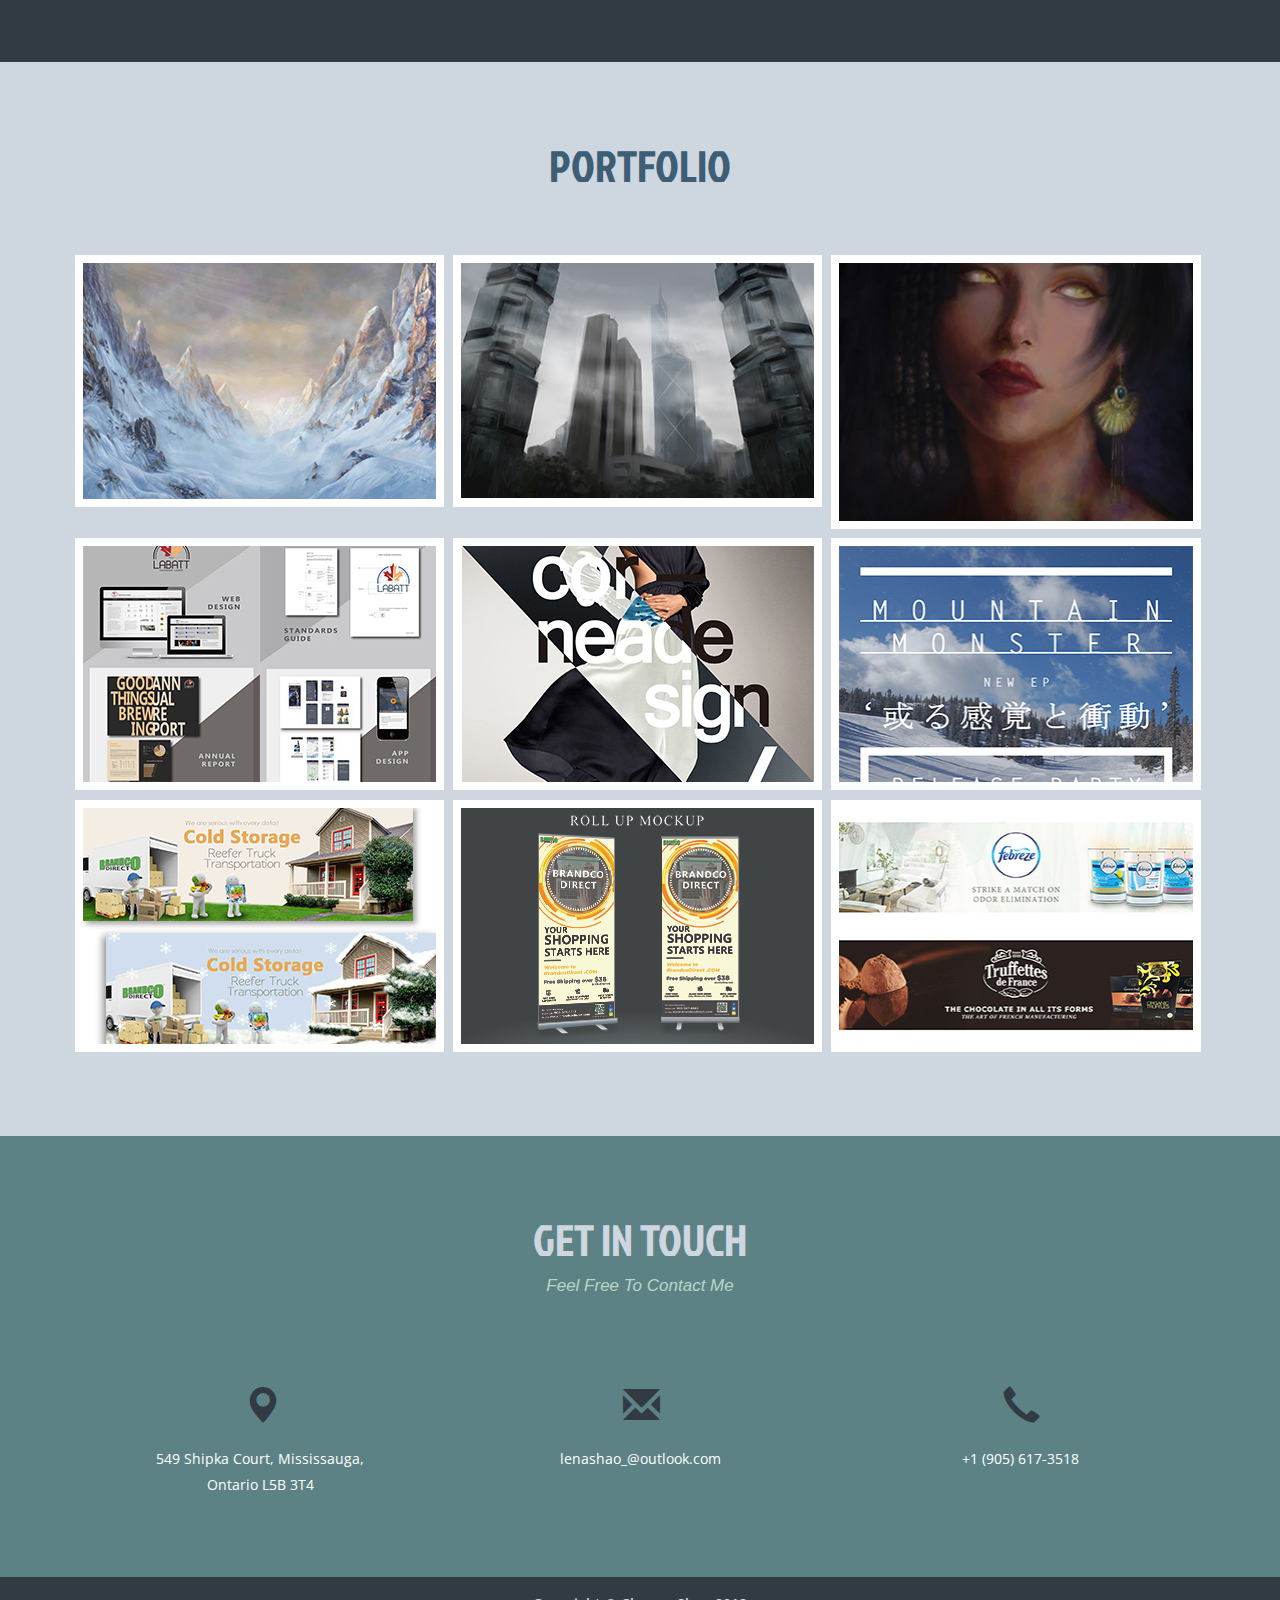
==== commit fa2ae829: "update" ====
--- a/index.html
+++ b/index.html
@@ -85,8 +85,9 @@
 				<h4>WHO I AM</h4>
 				<p>Hello, my name is Lena Shao. I'm a freelance graphic designer & illustrator based in Mississauga, ON. I also have major skills in web design, digital painting, and print design. If you have a project or creative need that I can help with, please get in touch.</p>
 		</div>
-		<div class="about-grids">
-		   	<div class="col-md-6 about-grid">
+		<div></br></br> </br> </br>  </div>
+		<div class="about-info">
+		
 		   		<h4>What I do and my experience</h4>
 		   		<p>
                    <ul>
@@ -97,17 +98,8 @@
                    </ul>
         
                 </p>
-		   	</div>
-		   	<div class="col-md-6 about-grid">
-		   		<h4>My goals</h4>
-		   		<p><ul>
-                    <li> Designing according to client needs </li>
-                    <li> Provide illustrations for the client throughout the designing phase </li>
-                    <li> Meet deadlines established by the client </li>
-                
-                   </ul>
-                </p>
-		   	</div>
+
+		 
 		   	<div class="clearfix"> </div>
 		</div>   
 	</div>
--- a/css/style.css
+++ b/css/style.css
@@ -276,6 +276,7 @@
 /*--about--*/
 .about-grids {
   margin-top: 60px;
+
 }
 .about {
   background:#a4c0bc;
@@ -292,11 +293,13 @@
 .about-info h4 {
   text-align: center;
   font-size: 17px;
-  color:#d9ffc4;
+  color:#dcf7e7;
   font-weight: 600;
   margin: 10px 0 16px 0;
   font-style: italic;
 }
+
+
 .about-info p {
   text-align: center;
   font-size: 14px;
@@ -305,10 +308,19 @@
   margin: 0 auto;
   line-height: 1.8em;
 }
+
+.about-info ul {
+	margin-left: 300px;
+  text-align: left;
+  font-size: 14px;
+  color: #fff;
+  width: 71%;
+  line-height: 1.8em;
+}
 .about-grid h4{
   font-family: 'Jockey One', sans-serif;
   text-align: left;
-  color: #d9ffc4;
+  color: #dcf7e7;
   font-size: 24px;
   text-transform: uppercase;
 }
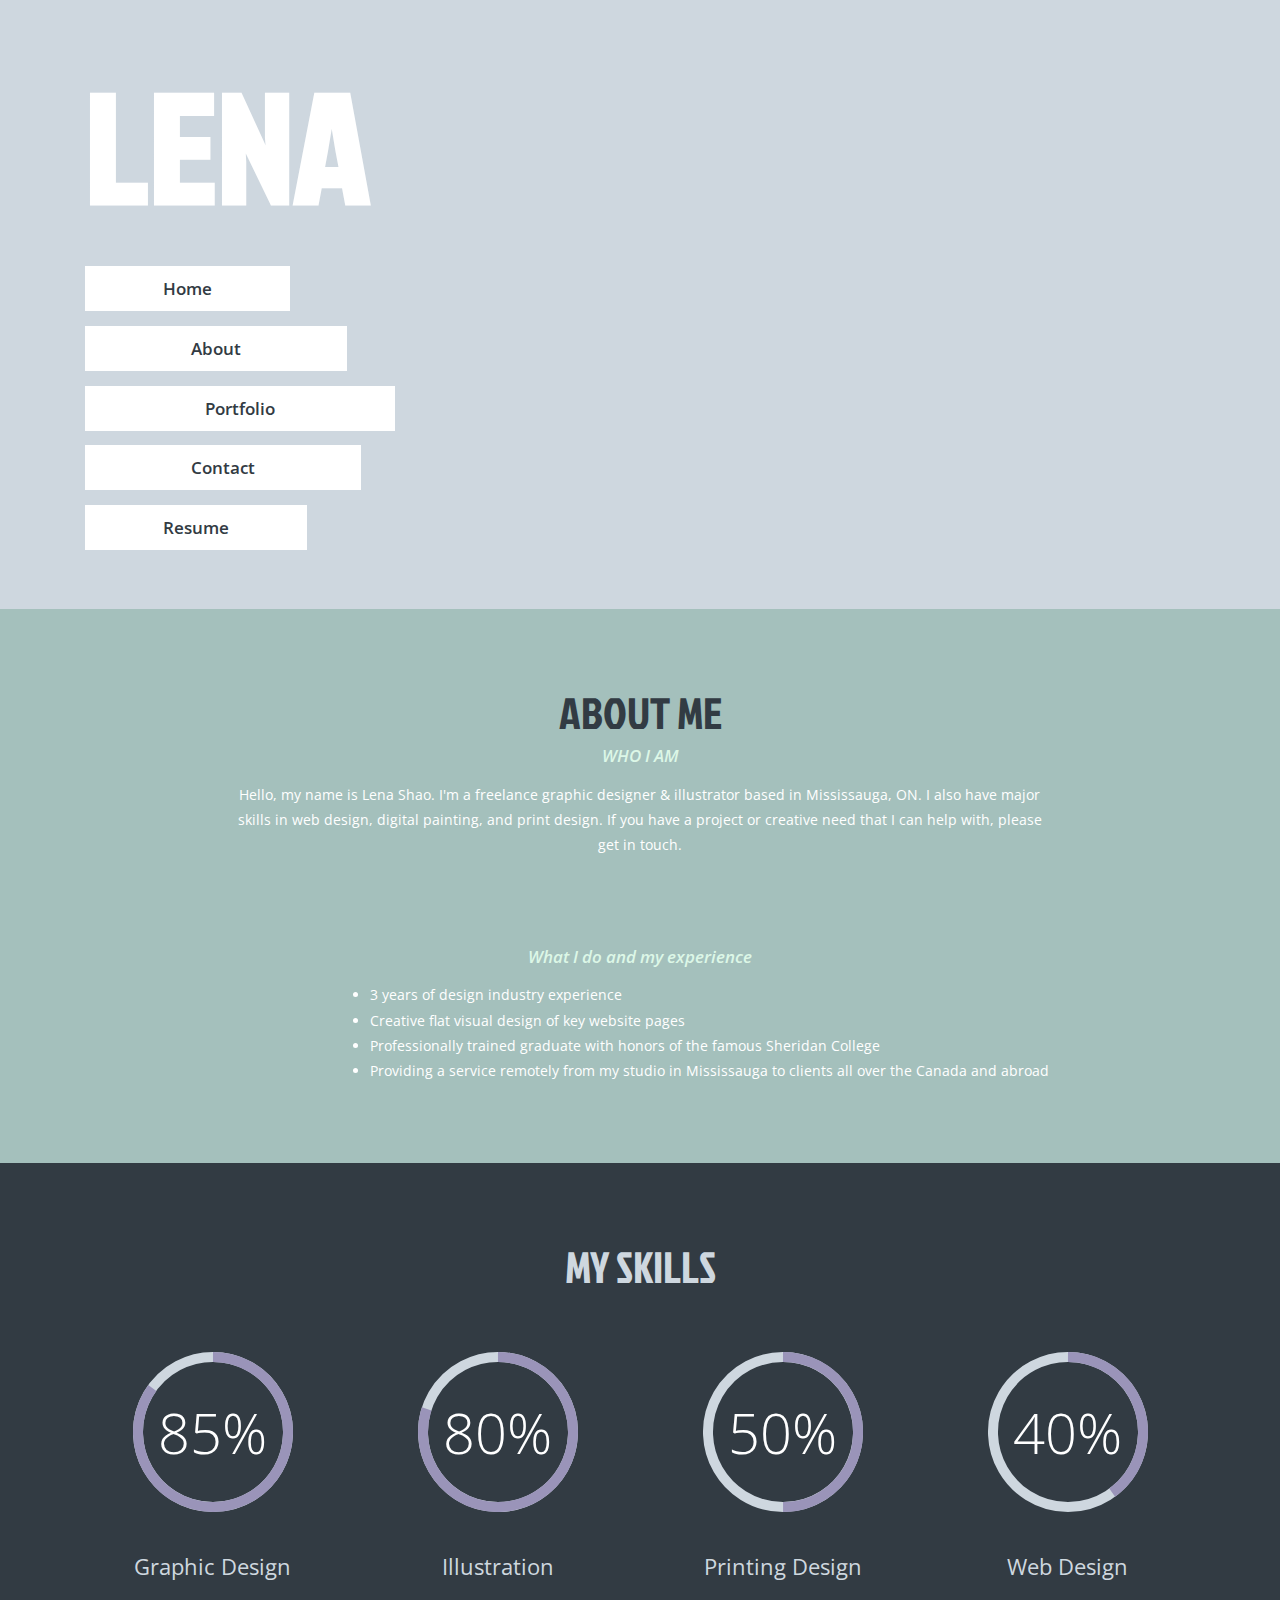
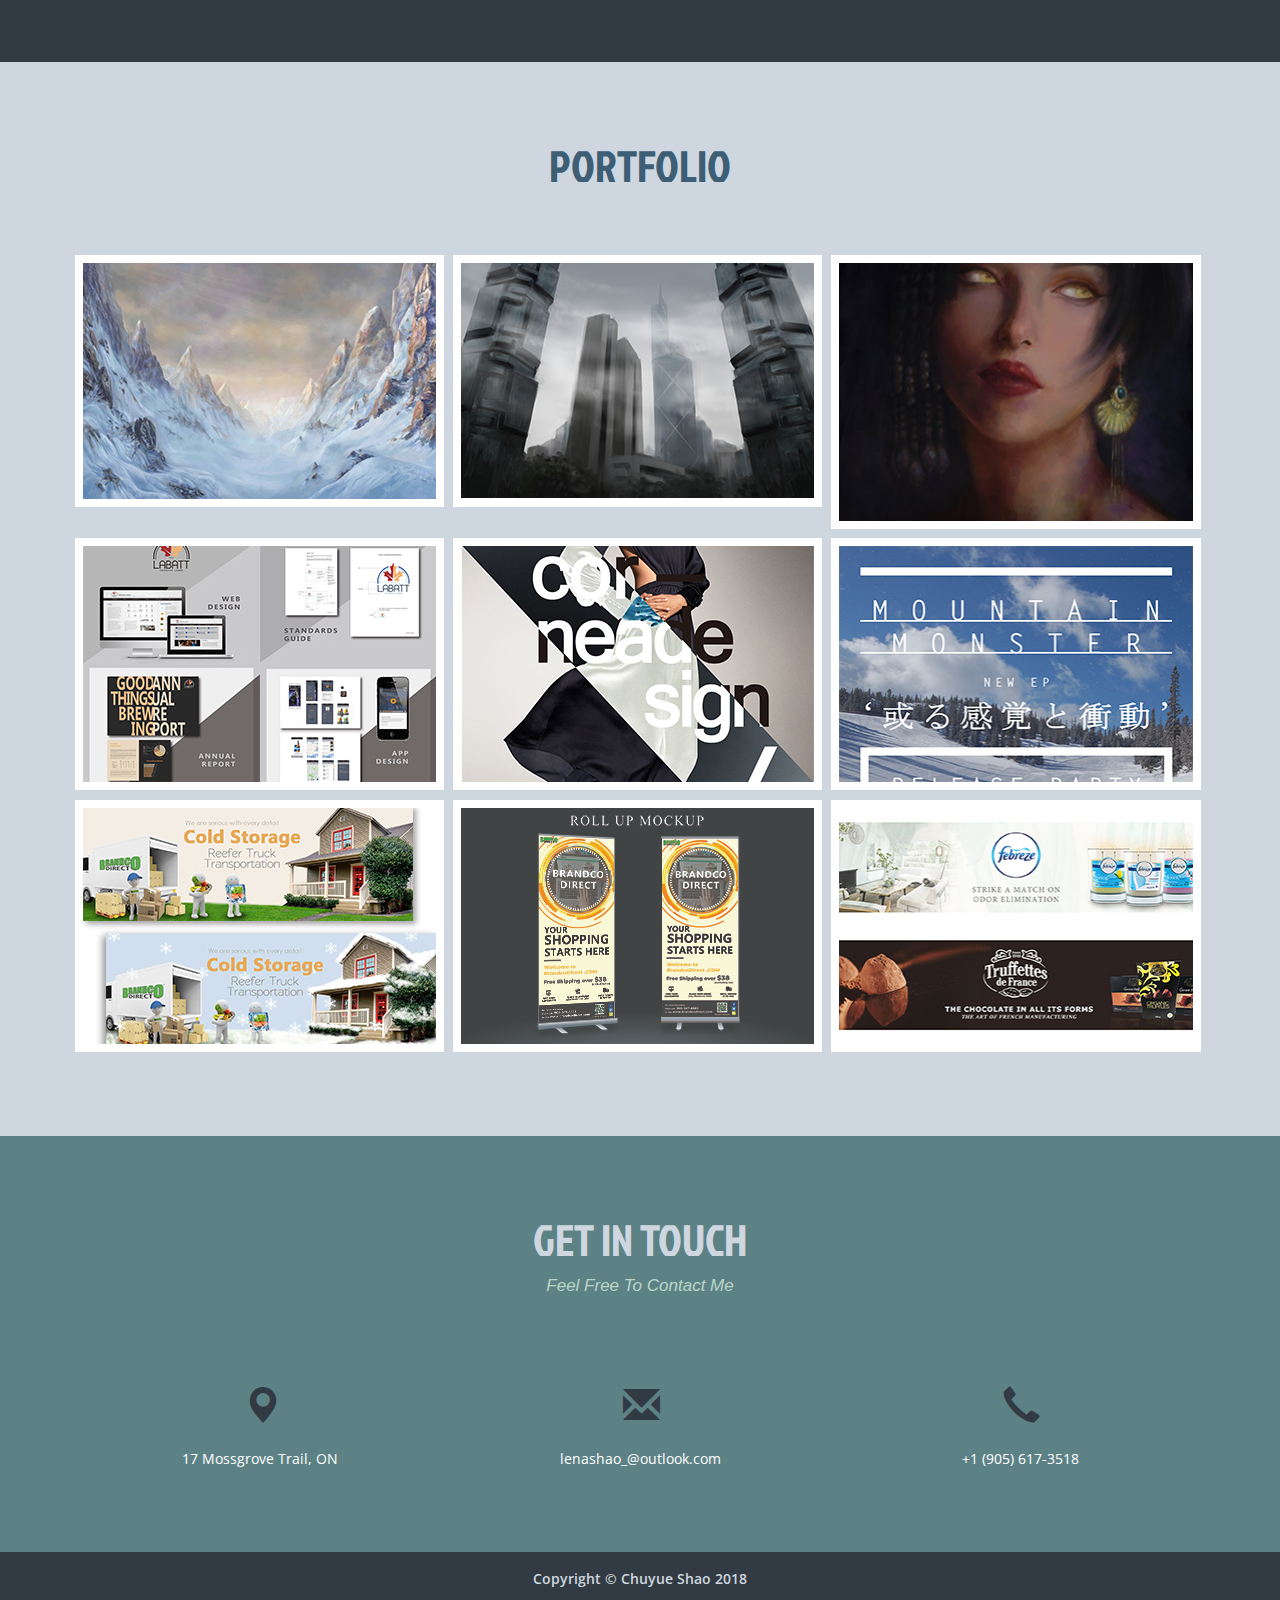
==== commit ebd6213c: "Update index.html" ====
--- a/index.html
+++ b/index.html
@@ -290,7 +290,7 @@
 		<div class="contact-grids">
 			<div class="col-md-4 contact-grid text-center">
 				<div class="point-icon"><span class="glyphicon glyphicon-map-marker" aria-hidden="true"></span></div>
-				<p>549 Shipka Court, Mississauga, Ontario L5B 3T4</p>
+				<p>17 Mossgrove Trail, ON</p>
 			</div>
 			<div class="col-md-4 contact-grid text-center">
 				<div class="point-icon"><span class="glyphicon glyphicon-envelope" aria-hidden="true"></span></div>
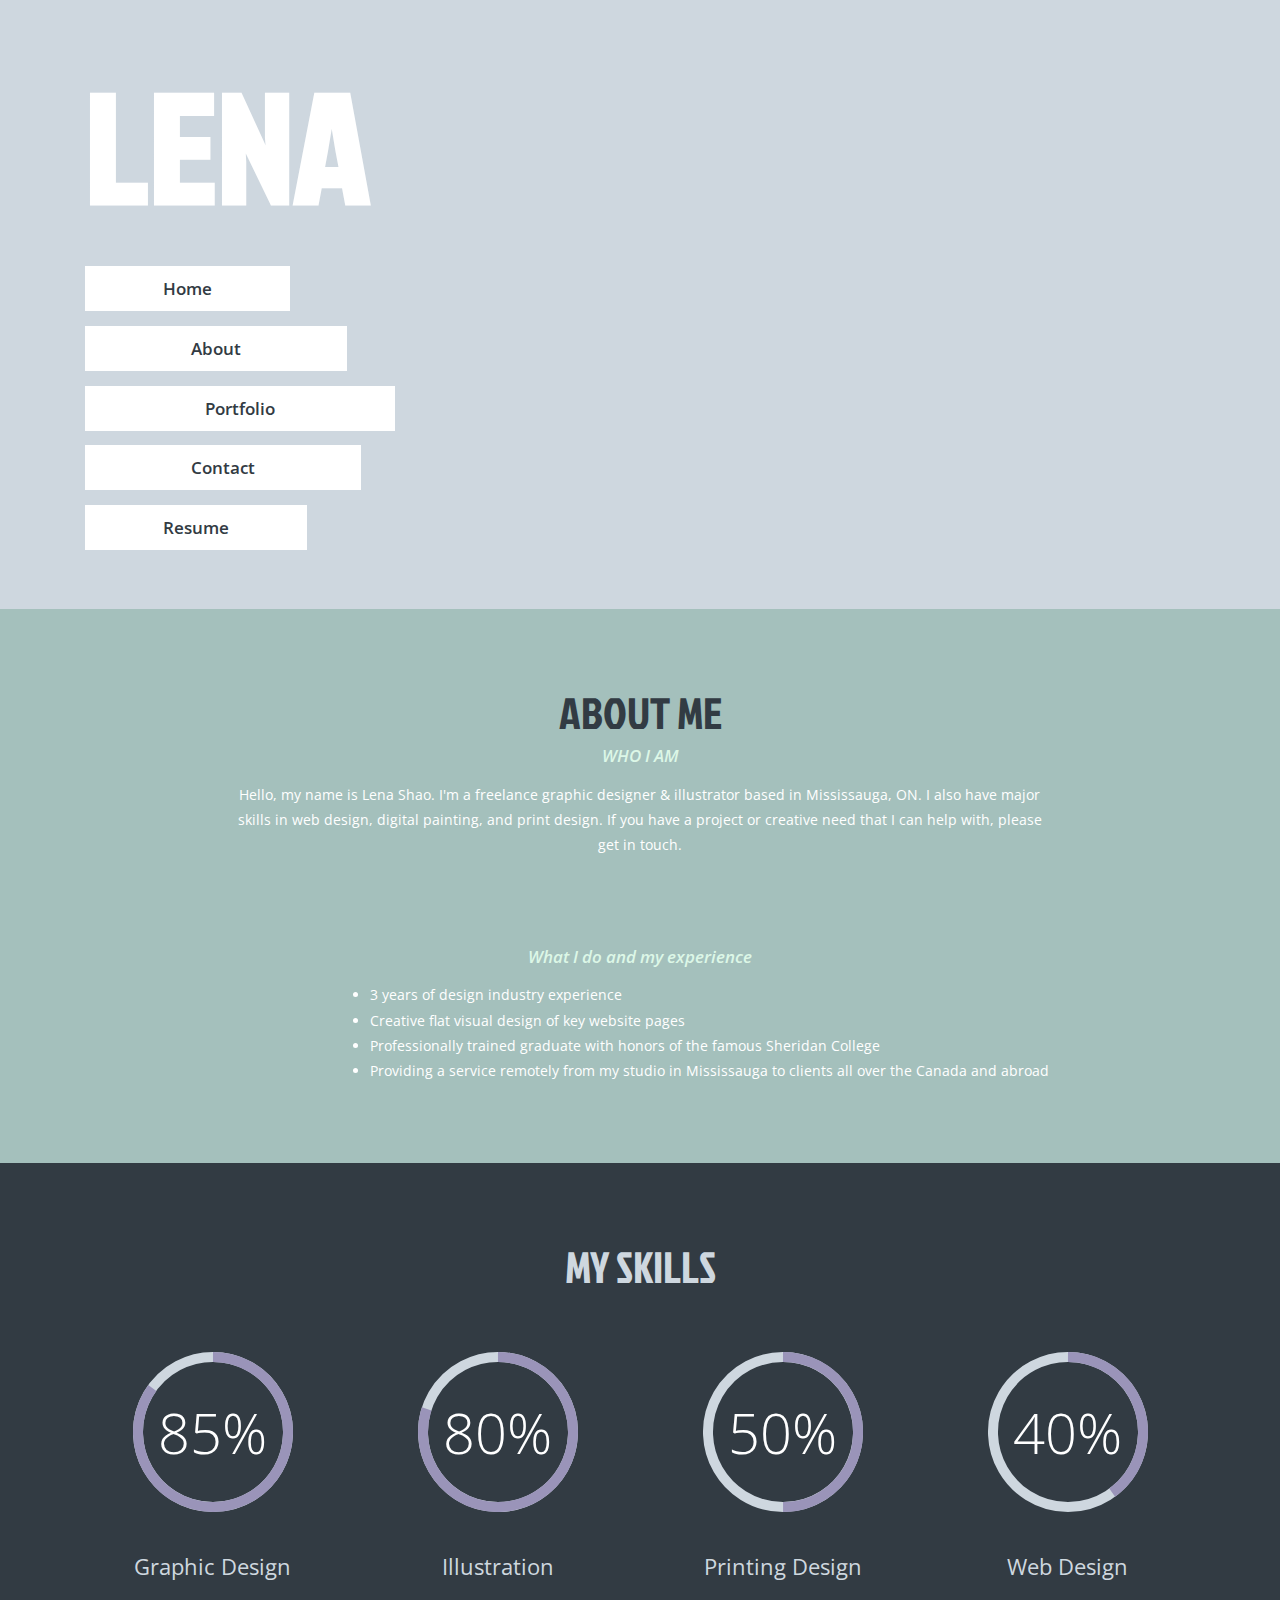
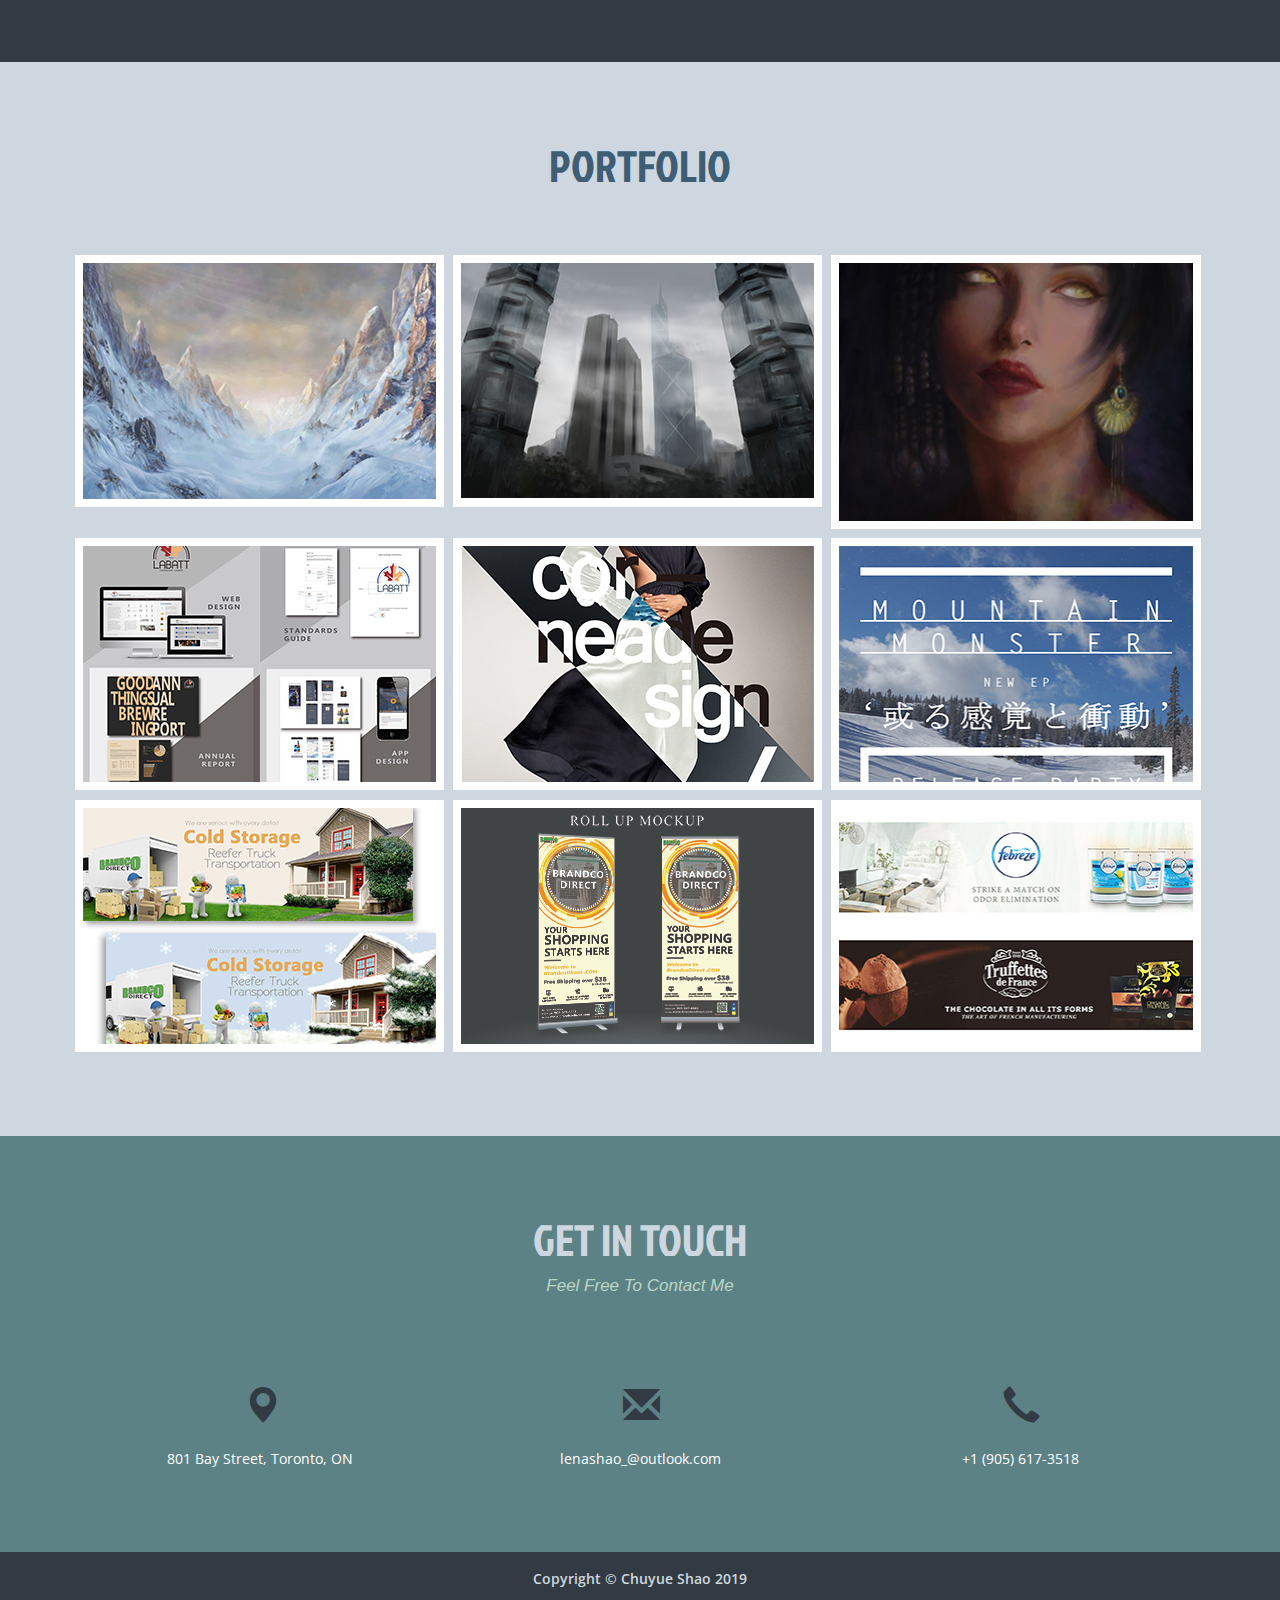
==== commit ea6433e5: "Update index.html" ====
--- a/index.html
+++ b/index.html
@@ -290,7 +290,7 @@
 		<div class="contact-grids">
 			<div class="col-md-4 contact-grid text-center">
 				<div class="point-icon"><span class="glyphicon glyphicon-map-marker" aria-hidden="true"></span></div>
-				<p>17 Mossgrove Trail, ON</p>
+				<p>801 Bay Street, Toronto, ON</p>
 			</div>
 			<div class="col-md-4 contact-grid text-center">
 				<div class="point-icon"><span class="glyphicon glyphicon-envelope" aria-hidden="true"></span></div>
@@ -309,7 +309,7 @@
 <!-- footer -->
 <div class="copy-right">
 	<div class="container">
-		<p>Copyright &copy; Chuyue Shao 2018 </p>
+		<p>Copyright &copy; Chuyue Shao 2019 </p>
 	</div>
 </div>
 <!-- footer -->
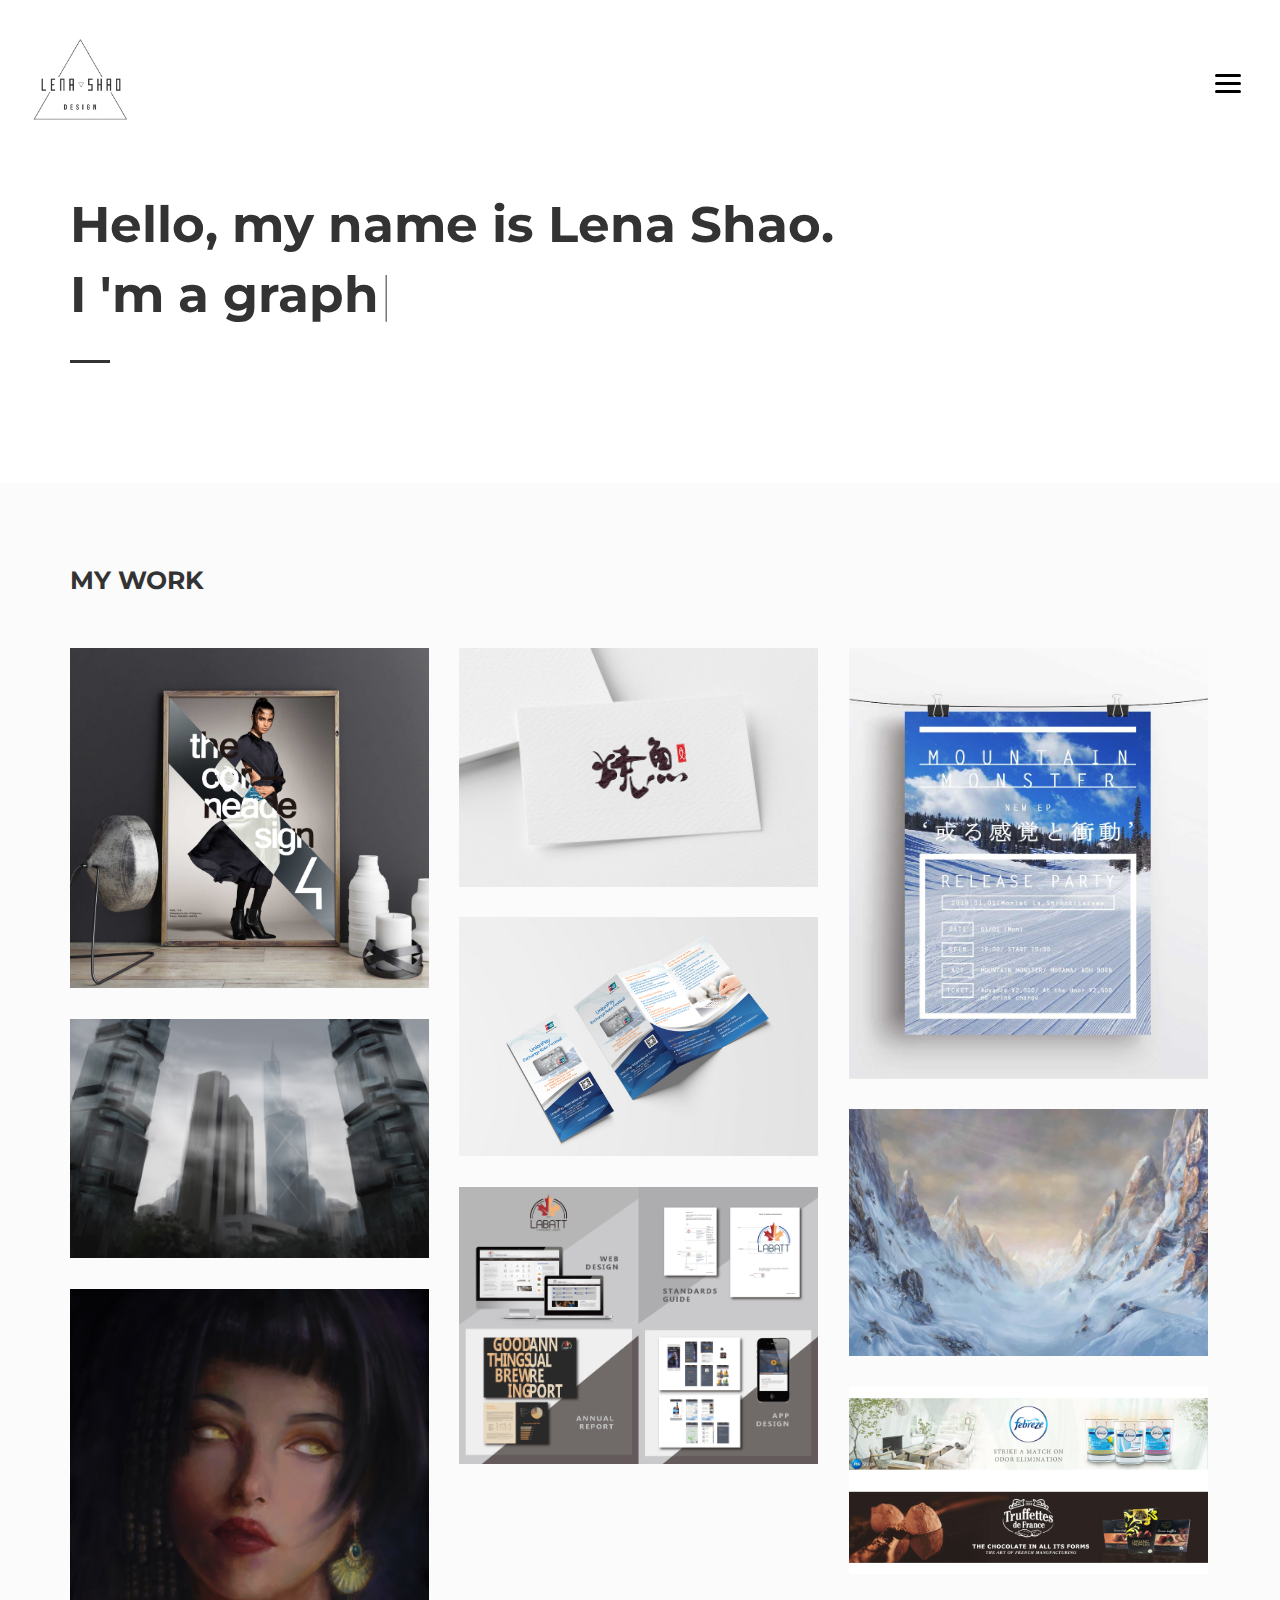
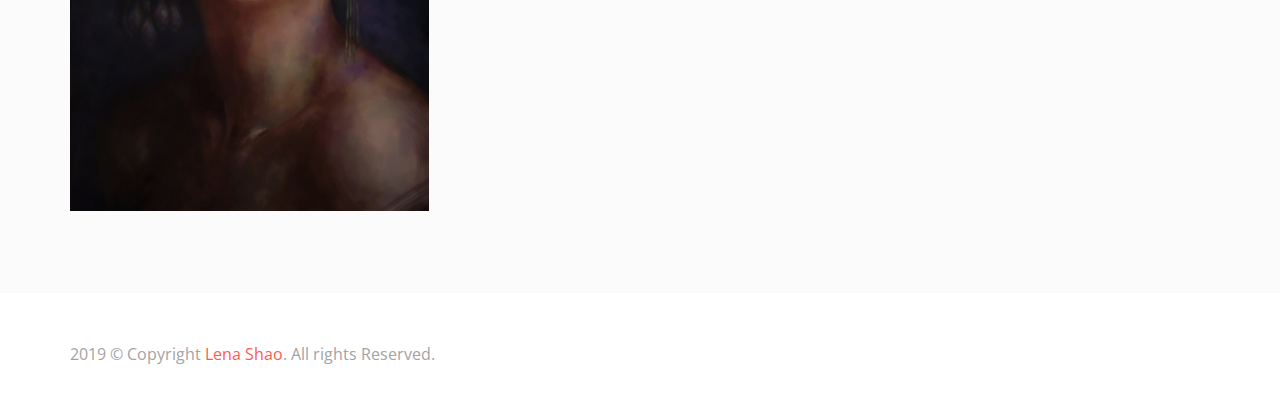
==== commit b44bcd04: "1" ====
--- a/index.html
+++ b/index.html
@@ -1,333 +1,361 @@
 <!DOCTYPE html>
 <html>
-<head>
-	<title>LENA SHAO</title>
-	<!--fonts-->
-		<link href='http://fonts.useso.com/css?family=Jockey+One' rel='stylesheet' type='text/css'>
-		<link href='http://fonts.useso.com/css?family=Open+Sans:300italic,400italic,600italic,700italic,800italic,400,300,600,700,800' rel='stylesheet' type='text/css'>
-		<link rel="shortcut icon" href="icon.jpg" />
-	<!--//fonts-->
-			<link href="css/bootstrap.css" rel="stylesheet">
-			<link href="css/style.css" rel="stylesheet" type="text/css" media="all" />
-	<!-- for-mobile-apps -->
-		<meta name="viewport" content="width=device-width, initial-scale=1">
-		<meta http-equiv="Content-Type" content="text/html; charset=utf-8" />
-		<meta name="keywords" content="Peak Responsive web template, Bootstrap Web Templates, Flat Web Templates, Andriod Compatible web template, 
-		Smartphone Compatible web template, free webdesigns for Nokia, Samsung, LG, SonyErricsson, Motorola web design" />
-		<script type="application/x-javascript"> addEventListener("load", function() { setTimeout(hideURLbar, 0); }, false); function hideURLbar(){ window.scrollTo(0,1); } </script>
-	<!-- //for-mobile-apps -->	
-	<!-- js -->
-		<script type="text/javascript" src="js/jquery.min.js"></script>
-		<script src="js/modernizr.custom.97074.js"></script>
-	<!-- js -->
-	<!-- start-smoth-scrolling -->
-		<script type="text/javascript" src="js/move-top.js"></script>
-		<script type="text/javascript" src="js/easing.js"></script>
-		<script type="text/javascript">
-			jQuery(document).ready(function($) {
-				$(".scroll").click(function(event){		
-					event.preventDefault();
-					$('html,body').animate({scrollTop:$(this.hash).offset().top},1000);
-				});
-			});
-		</script>
-	<!-- start-smoth-scrolling -->
-</head>
-<body>
-<!-- banner -->
-<div id="home" class="banner">
-	<div class="container">
-		<div class="banner-grids">
-			<div class="col-md-4 navigation">
-				<div class="nav-left">
-					<div class="grid__item color-4">
-						<a class="link link--kumya" href="#home"><span data-letters="LENA">LENA</span></a>
+	<head>
+		<title>Home</title>
+		<meta charset="utf-8">
+		<meta name="viewport" content="width=device-width, initial-scale=1.0, maximum-scale=1.0, user-scalable=no">
+		<meta name="format-detection" content="telephone=no">
+		<meta name="apple-mobile-web-app-capable" content="yes">
+		<!-- Fonts-->
+		<link rel="stylesheet" type="text/css" href="assets/fonts/fontawesome/font-awesome.min.css">
+		<link rel="stylesheet" type="text/css" href="assets/fonts/pe-icon/pe-icon.css">
+		<!-- Vendors-->
+		<link rel="stylesheet" type="text/css" href="assets/vendors/bootstrap/grid.css">
+		<link rel="stylesheet" type="text/css" href="assets/vendors/magnific-popup/magnific-popup.min.css">
+		<link rel="stylesheet" type="text/css" href="assets/vendors/swiper/swiper.css">
+		<!-- App & fonts-->
+		<link rel="stylesheet" type="text/css" href="https://fonts.googleapis.com/css?family=Montserrat:300,400,500,600,700|Open+Sans:400,700">
+		<link rel="stylesheet" type="text/css" id="app-stylesheet" href="assets/css/main.css"><!--[if lt IE 9]>
+			<script src="https://oss.maxcdn.com/libs/html5shiv/3.7.0/html5shiv.js"></script>
+		<![endif]-->
+	</head>
+	
+	<body>
+		<div class="page-wrap" id="root">
+			
+			<!-- header -->
+			<header class="header header--fixed">
+				<div class="header__inner">
+					<div class="header__logo"><a href="index.html"><img src="assets/img/icon.jpg" alt="" style="width: 122px;"/></a></div>
+					<div class="navbar-toggle" id="fs-button">
+						<div class="navbar-icon"><span></span></div>
 					</div>
 				</div>
-				<div class="nav-right">
-						<span class="menu"><img src="images/menu.png" alt="" /></span>
-							<nav class="cl-effect-1">
-								<ul class="nav1">
-									<li><a class="scroll" href="#home">Home</a></li>
-									<li><a class="scroll" href="#about">About</a></li>
-									<li><a class="scroll" href="#portfolio">Portfolio</a></li>
-									<li><a class="scroll" href="#contact">Contact</a></li>
-                                    <li><a  href="resume.pdf">Resume</a></li>
-								
-								</ul>
-							</nav>
-							<!-- script for menu -->
-							<script> 
-								$( "span.menu" ).click(function() {
-								$( "ul.nav1" ).slideToggle( 300, function() {
-								 // Animation complete.
-								});
-								});
-							</script>
-							<!-- //script for menu -->
-
+				
+				<!-- fullscreenmenu__module -->
+				<div class="fullscreenmenu__module" trigger="#fs-button">
+					
+					<!-- overlay-menu -->
+					<nav class="overlay-menu">
+						
+						<!--  -->
+						<ul class="wil-menu-list">
+							<li class="current-menu-item"><a href="index.html">Home</a>
+							</li>
+							<li><a href="about.html">About</a>
+							</li>
+							
+							 <li><a href="resume.pdf">Resume</a>
+							</li>
+							<li><a href="contact.html">Contact</a>
+							</li>
+						</ul><!--  -->
+						
+					</nav><!-- End / overlay-menu -->
+					
+				</div><!-- End / fullscreenmenu__module -->
+				
+			</header><!-- End / header -->
+			
+			<!-- Content-->
+			<div class="wil-content">
+				
+				<!-- Section -->
+				<section class="awe-section">
+					<div class="container">
+						
+						<!-- page-title -->
+						<div class="page-title">
+							<h2 class="page-title__title">Hello, my name is Lena Shao.<br>I
+								
+								<!-- typing__module -->
+								<div class="typing__module">
+									<div class="typed-strings"><span>'m a graphic designer</span><span> do creative</span><span>'m a illustrator</span>
+									</div><span class="typed"></span>
+								</div><!-- End / typing__module -->
+								
+							</h2>
+							<p class="page-title__text"></p>
+							<div class="page-title__divider"></div>
+						</div><!-- End / page-title -->
+						
+					</div>
+				</section>
+				<!-- End / Section -->
+			
+				
+				<!-- Section -->
+				<section class="awe-section bg-gray">
+					<div class="container">
+						<div class="row">
+							<div class="col-lg-6 ">
+								
+								<!-- title -->
+								<div class="title">
+									<h2 class="title__title">My work</h2>
+								</div><!-- End / title -->
+								
+							</div>
+						</div>
+						<div class="grid-css grid-css--masonry" data-col-lg="3" data-col-md="2" data-col-sm="2" data-col-xs="1" data-gap="30">
+							<div class="grid__inner">
+								<div class="grid-sizer"></div>
+								<div class="grid-item">
+									<div class="grid-item__inner">
+										<div class="grid-item__content-wrapper">
+											
+											<!-- work -->
+											<div class="work"> 
+													
+													<!-- hoverbox ef-slide-bottom -->
+													<div class=" light">
+														
+														<!-- hb_front -->
+														<div class="hb_front"><img src="assets/img/works/Model-Poster-Mockup-web.jpg" alt=""/>
+														</div><!-- End / hb_front -->
+														
+														
+														<!-- hb_back -->
+														
+														
+													</div><!-- End / hoverbox ef-slide-bottom -->
+												
+											</div><!-- End / work -->
+											
+										</div>
+									</div>
+								</div>
+								<div class="grid-item">
+									<div class="grid-item__inner">
+										<div class="grid-item__content-wrapper">
+											
+											<!-- work -->
+											<div class="work"> 
+													
+													<!-- hoverbox ef-move-top -->
+													<div class="light">
+														
+														<!-- hb_front -->
+														<div class="hb_front"><img src="assets/img/works/shaoyu-logo-web.jpg" alt=""/>
+														</div><!-- End / hb_front -->
+														
+														
+														
+														
+													</div><!-- End / hoverbox ef-move-top -->
+											
+											</div><!-- End / work -->
+											
+										</div>
+									</div>
+								</div>
+								<div class="grid-item">
+									<div class="grid-item__inner">
+										<div class="grid-item__content-wrapper">
+											
+											<!-- work -->
+											<div class="work"> 
+													
+													<!-- hoverbox ef-slide-right -->
+													<div class="light">
+														
+														<!-- hb_front -->
+														<div class="hb_front"><img src="assets/img/works/snow-mountain-poster-mockup.jpg" alt=""/>
+														</div><!-- End / hb_front -->
+														
+														
+													
+														
+													</div><!-- End / hoverbox ef-slide-right -->
+												
+											</div><!-- End / work -->
+											
+										</div>
+									</div>
+								</div>
+								<div class="grid-item">
+									<div class="grid-item__inner">
+										<div class="grid-item__content-wrapper">
+											
+											<!-- work -->
+											<div class="work"> 
+													
+													<!-- hoverbox ef-zoom-in -->
+													<div class=" light">
+														
+														<!-- hb_front -->
+														<div class="hb_front"><img src="assets/img/works/yinlian.jpg" alt=""/>
+														</div><!-- End / hb_front -->
+														
+													
+														
+													</div><!-- End / hoverbox ef-zoom-in -->
+												
+											</div><!-- End / work -->
+											
+										</div>
+									</div>
+								</div>
+								<div class="grid-item">
+									<div class="grid-item__inner">
+										<div class="grid-item__content-wrapper">
+											
+											<!-- work -->
+											<div class="work"> 
+													
+													<!-- hoverbox ef-zoom-in -->
+													<div class=" light">
+														
+														<!-- hb_front -->
+														<div class="hb_front"><img src="assets/img/works/a9l.jpg" alt=""/>
+														</div><!-- End / hb_front -->
+														
+														
+														
+													</div><!-- End / hoverbox ef-zoom-in -->
+											
+											</div><!-- End / work -->
+											
+										</div>
+									</div>
+								</div>
+								<div class="grid-item">
+									<div class="grid-item__inner">
+										<div class="grid-item__content-wrapper">
+											
+											<!-- work -->
+											<div class="work"> 
+													
+													<!-- hoverbox ef-slide-right -->
+													<div class="light">
+														
+														<!-- hb_front -->
+														<div class="hb_front"><img src="assets/img/works/a1large.jpg" alt=""/>
+														</div><!-- End / hb_front -->
+														
+														
+														
+													</div><!-- End / hoverbox ef-slide-right -->
+										
+											</div><!-- End / work -->
+											
+										</div>
+									</div>
+								</div>
+								<div class="grid-item">
+									<div class="grid-item__inner">
+										<div class="grid-item__content-wrapper">
+											
+											<!-- work -->
+											<div class="work"> 
+													
+													<!-- hoverbox ef-move-right -->
+													<div class="light">
+														
+														<!-- hb_front -->
+														<div class="hb_front"><img src="assets/img/works/a2large (2).jpg" alt=""/>
+														</div><!-- End / hb_front -->
+														
+														
+													
+														
+													</div><!-- End / hoverbox ef-move-right -->
+												
+											</div><!-- End / work -->
+											
+										</div>
+									</div>
+								</div>
+								<div class="grid-item">
+									<div class="grid-item__inner">
+										<div class="grid-item__content-wrapper">
+											
+											<!-- work -->
+											<div class="work"> 
+													
+													<!-- hoverbox ef-move-bottom -->
+													<div class=" light">
+														
+														<!-- hb_front -->
+														<div class="hb_front"><img src="assets/img/works/a3large.jpg" alt=""/>
+														</div><!-- End / hb_front -->
+														
+														
+									
+														
+													</div><!-- End / hoverbox ef-move-bottom -->
+												
+											</div><!-- End / work -->
+											
+										</div>
+									</div>
+								</div>
+								<div class="grid-item">
+									<div class="grid-item__inner">
+										<div class="grid-item__content-wrapper">
+											
+											<!-- work -->
+											<div class="work"> 
+													
+													<!-- hoverbox ef-move-bottom -->
+													<div class= light">
+														
+														<!-- hb_front -->
+														<div class="hb_front"><img src="assets/img/works/a4large (2).jpg" alt=""/>
+														</div><!-- End / hb_front -->
+														
+														
+													</div><!-- End / hoverbox ef-move-bottom -->
+												
+											</div><!-- End / work -->
+											
+										</div>
+									</div>
+								</div>
+							</div>
+						</div>
+						
+					</div>
+				</section>
+				<!-- End / Section -->
+				
+			</div>
+			<!-- End / Content-->
+			
+			<!-- footer -->
+			<div class="footer">
+				<div class="container">
+					<div class="row">
+						<div class="col-md-6 col-lg-6 ">
+							<p class="footer__coppy">2019 &copy; Copyright <a href="#">Lena Shao</a>. All rights Reserved. </p>
+						</div>
+						<div class="col-md-6 col-lg-6 ">
+							<div class="footer__social">
+								
+								<!-- social-icon -->
+								
+								
+							</div>
+						</div>
+					</div>
 				</div>
-				<div class="clearfix"></div>
-			</div>
-			<div class="col-md-8 banner-image text-center">
-					<!--<img src="images/banner.png" alt=""/>-->
-			</div>
-			<div class="clearfix"></div>
+			</div><!-- End / footer -->
+			
 		</div>
-	</div>
-</div>
-<!-- //banner -->
-<!-- about -->
-<div id="about" class="about">
-	<div class="container">
-		<div class="about-info">
-				<h3>ABOUT ME</h3>
-				<h4>WHO I AM</h4>
-				<p>Hello, my name is Lena Shao. I'm a freelance graphic designer & illustrator based in Mississauga, ON. I also have major skills in web design, digital painting, and print design. If you have a project or creative need that I can help with, please get in touch.</p>
-		</div>
-		<div></br></br> </br> </br>  </div>
-		<div class="about-info">
-		
-		   		<h4>What I do and my experience</h4>
-		   		<p>
-                   <ul>
-                    <li> 3 years of design industry experience </li>
-                    <li> Creative flat visual design of key website pages </li>
-                    <li> Professionally trained graduate with honors of the famous Sheridan College </li>
-                    <li> Providing a service remotely from my studio in Mississauga to clients all over the Canada and abroad </li>
-                   </ul>
-        
-                </p>
-
-		 
-		   	<div class="clearfix"> </div>
-		</div>   
-	</div>
-</div>
-<!-- my skills -->
-	<div class="our-skills">
-		<div class="container">
-			<div class="skill-info">
-				<h2>MY SKILLS</h2>
-			</div>
-			<div class="skill-grids">
-					<div class="col-md-3 skills-grid text-center">
-						<div class="circle" id="circles-1"></div>
-						<p>Graphic Design</p>
-					</div>
-					<div class="col-md-3 skills-grid text-center">
-						<div class="circle" id="circles-2"></div>
-						<p>Illustration</p>
-					</div>
-					<div class="col-md-3 skills-grid text-center">
-						<div class="circle" id="circles-3"></div>
-						<p>Printing Design</p>
-					</div>
-					<div class="col-md-3 skills-grid text-center">
-						<div class="circle" id="circles-4"></div>
-						<p>Web Design</p>
-					</div>
-					<div class="clearfix"> </div>
-				 <script type="text/javascript" src="js/circles.js"></script>
-					         <script>
-								var colors = [
-										['#ced7df', '#9a94b9'], ['#ced7df', '#9a94b9'], ['#ced7df', '#9a94b9'], ['#ced7df', '#9a94b9']
-									];
-								for (var i = 1; i <= 5; i++) {
-									var child = document.getElementById('circles-' + i);
-                                   
-										percentage = 40 + (i * 10);
-										 if  (i === 1){
-                                        percentage = 85;
-                                    }else if (i === 2){
-                                        percentage = 80;
-                                    }else if (i === 3){
-                                        percentage = 50;
-                                    }else if (i === 4){
-                                        percentage = 40;
-                                    }
-                                    
-									Circles.create({
-										id:         child.id,
-										percentage: percentage,
-										radius:     80,
-										width:      10,
-										number:   	percentage,
-										text:       '%',
-										colors:     colors[i - 1]
-									});
-								}
-						
-				</script>
-			</div>
-		</div>	
-	</div>
-<!-- //my skills -->
-<div id="portfolio" class="gallery">
-		<div class="container">
-				<script src="js/jquery.chocolat.js"></script>
-			<link rel="stylesheet" href="css/chocolat.css" type="text/css" media="screen" charset="utf-8">
-			<!--light-box-files -->
-			<script type="text/javascript" charset="utf-8">
-			$(function() {
-				$('.gallery a').Chocolat();
-			});
-			</script>
-			<h3>PORTFOLIO</h3>
-			<section>
-				<ul id="da-thumbs" class="da-thumbs">
-					<li>
-						<a href="images/a1large.jpg" rel="title" class="b-link-stripe b-animate-go  thickbox">
-							<img src="images/a1.jpg" alt="" />
-							<div>
-								<h5>VIEW</h5>
-							</div>
-						</a>
-					</li>
-					<li>
-						<a href="images/a9l.jpg"
-                           rel="title" class="b-link-stripe b-animate-go  thickbox">
-							<img src="images/a9.png" alt="" />
-							<div>
-								<h5>VIEW</h5>
-							</div>
-						</a>
-					</li>
-					<li>
-						<a href="images/a3large.jpg" rel="title" class="b-link-stripe b-animate-go  thickbox">
-							<img src="images/a3.jpg" alt="" />
-							<div>
-								<h5>VIEW</h5>
-								
-							</div>
-						</a>
-					</li>
-					<li>
-						<a href="images/a2large%20(2).jpg" rel="title" class="b-link-stripe b-animate-go  thickbox">
-							<img src="images/a2.jpg" alt="" />
-							<div>
-								<h5>VIEW</h5>
-								
-							</div>
-						</a>
-					</li>
-					<li>	
-						<a href="images/a5large.jpg" rel="title" class="b-link-stripe b-animate-go  thickbox">
-							<img src="images/a5.jpg" alt="" />
-							<div>
-								<h5>VIEW</h5>
-								
-							</div>
-						</a>
-					</li>
-					<li>
-						<a href="images/a6large.jpg" rel="title" class="b-link-stripe b-animate-go  thickbox">
-							<img src="images/a6.jpg" alt="" />
-							<div>
-								<h5>VIEW</h5>
-								
-							</div>
-						</a>
-					</li>
-					<li>
-						<a href="images/a7l.jpg" rel="title" class="b-link-stripe b-animate-go  thickbox">
-							<img src="images/a7.jpg" alt="" />
-							<div>
-								<h5>VIEW</h5>
-								
-							</div>
-						</a>
-					</li>
-					<li>
-						<a href="images/a8l.jpg" rel="title" class="b-link-stripe b-animate-go  thickbox">
-							<img src="images/a8.jpg" alt="" />
-							<div>
-								<h5>VIEW</h5>
-								
-							</div>
-						</a>
-					</li>
-					<li>
-						<a href="images/a4large%20(2).jpg" rel="title" class="b-link-stripe b-animate-go  thickbox">
-							<img src="images/a4.jpg" alt="" />
-							<div>
-								<h5>VIEW</h5>
-								
-							</div>
-						</a>
-					</li>
-					<div class="clearfix"> </div>
-				</ul>
-			</section>
-				<script type="text/javascript" src="js/jquery.hoverdir.js"></script>	
-				<script type="text/javascript">
-					$(function() {
-						$(' #da-thumbs > li ').each( function() { $(this).hoverdir(); } );
-					});
-				</script>
-        </div>	
-</div>
-<!--//gallery-->
-<!--services-->
-
-<!--//services-->
-<!--news-->
-
-<!--//news-->
-<!-- get-in -->
-<div id="contact" class="get-in-touch">
-	<div class="container">
-		<div class="get-info text-center">
-			<h3>GET IN TOUCH</h3>
-			<h4><i>Feel Free To Contact Me</i></h4>
-		</div>
-	</div>
-</div>
-<!-- //get-in -->
-<!-- contact-us -->
-<div class="contact-us">
-	<div class="container">
-		<div class="contact-grids">
-			<div class="col-md-4 contact-grid text-center">
-				<div class="point-icon"><span class="glyphicon glyphicon-map-marker" aria-hidden="true"></span></div>
-				<p>801 Bay Street, Toronto, ON</p>
-			</div>
-			<div class="col-md-4 contact-grid text-center">
-				<div class="point-icon"><span class="glyphicon glyphicon-envelope" aria-hidden="true"></span></div>
-				<p><a href="mailto:lenashao_@outlook.com">lenashao_@outlook.com</a></p>
-			</div>
-			<div class="col-md-4 contact-grid text-center">
-				<div class="point-icon"><span class="glyphicon glyphicon-earphone" aria-hidden="true"></span></div>
-				<p>+1 (905) 617-3518  </p>
-			</div>
-			<div class="clearfix"></div>
-		</div>
-		
-	</div>
-</div>
-<!-- //contact-us -->
-<!-- footer -->
-<div class="copy-right">
-	<div class="container">
-		<p>Copyright &copy; Chuyue Shao 2019 </p>
-	</div>
-</div>
-<!-- footer -->
-<!-- smooth scrolling -->
-	<script type="text/javascript">
-		$(document).ready(function() {
-		/*
-			var defaults = {
-			containerID: 'toTop', // fading element id
-			containerHoverID: 'toTopHover', // fading element hover id
-			scrollSpeed: 1200,
-			easingType: 'linear' 
-			};
-		*/								
-		$().UItoTop({ easingType: 'easeOutQuart' });
-		});
-	</script>
-	<a href="#" id="toTop" style="display: block;"> <span id="toTopHover" style="opacity: 1;"> </span></a>
-<!-- //smooth scrolling -->
-</body>
-</html>
+		<!-- Vendors-->
+		<script type="text/javascript" src="assets/vendors/jquery/jquery.min.js"></script>
+		<script type="text/javascript" src="assets/vendors/imagesloaded/imagesloaded.pkgd.js"></script>
+		<script type="text/javascript" src="assets/vendors/isotope-layout/isotope.pkgd.js"></script>
+		<script type="text/javascript" src="assets/vendors/jquery-one-page/jquery.nav.min.js"></script>
+		<script type="text/javascript" src="assets/vendors/jquery.easing/jquery.easing.min.js"></script>
+		<script type="text/javascript" src="assets/vendors/jquery.matchHeight/jquery.matchHeight.min.js"></script>
+		<script type="text/javascript" src="assets/vendors/magnific-popup/jquery.magnific-popup.min.js"></script>
+		<script type="text/javascript" src="assets/vendors/masonry-layout/masonry.pkgd.js"></script>
+		<script type="text/javascript" src="assets/vendors/jquery.waypoints/jquery.waypoints.min.js"></script>
+		<script type="text/javascript" src="assets/vendors/swiper/swiper.jquery.js"></script>
+		<script type="text/javascript" src="assets/vendors/menu/menu.js"></script>
+		<script type="text/javascript" src="assets/vendors/typed/typed.min.js"></script>
+		<!-- App-->
+		<script type="text/javascript" src="assets/js/main.js"></script>
+	</body>
+</html>--- a/assets/fonts/pe-icon/pe-icon.css
+++ b/assets/fonts/pe-icon/pe-icon.css
@@ -0,0 +1,631 @@
+@font-face {
+	font-family: 'Pe-icon-7-stroke';
+	src:url('fonts/Pe-icon-7-stroke.eot?d7yf1v');
+	src:url('fonts/Pe-icon-7-stroke.eot?#iefixd7yf1v') format('embedded-opentype'),
+		url('fonts/Pe-icon-7-stroke.woff?d7yf1v') format('woff'),
+		url('fonts/Pe-icon-7-stroke.ttf?d7yf1v') format('truetype'),
+		url('fonts/Pe-icon-7-stroke.svg?d7yf1v#Pe-icon-7-stroke') format('svg');
+	font-weight: normal;
+	font-style: normal;
+}
+
+[class^="pe-7s-"], [class*=" pe-7s-"] {
+	font-family: 'Pe-icon-7-stroke';
+	speak: none;
+	font-style: normal;
+	font-weight: normal;
+	font-variant: normal;
+	text-transform: none;
+	line-height: 1;
+
+	/* Better Font Rendering =========== */
+	-webkit-font-smoothing: antialiased;
+	-moz-osx-font-smoothing: grayscale;
+}
+
+.pe-7s-album:before {
+	content: "\e6aa";
+}
+.pe-7s-arc:before {
+	content: "\e6ab";
+}
+.pe-7s-back-2:before {
+	content: "\e6ac";
+}
+.pe-7s-bandaid:before {
+	content: "\e6ad";
+}
+.pe-7s-car:before {
+	content: "\e6ae";
+}
+.pe-7s-diamond:before {
+	content: "\e6af";
+}
+.pe-7s-door-lock:before {
+	content: "\e6b0";
+}
+.pe-7s-eyedropper:before {
+	content: "\e6b1";
+}
+.pe-7s-female:before {
+	content: "\e6b2";
+}
+.pe-7s-gym:before {
+	content: "\e6b3";
+}
+.pe-7s-hammer:before {
+	content: "\e6b4";
+}
+.pe-7s-headphones:before {
+	content: "\e6b5";
+}
+.pe-7s-helm:before {
+	content: "\e6b6";
+}
+.pe-7s-hourglass:before {
+	content: "\e6b7";
+}
+.pe-7s-leaf:before {
+	content: "\e6b8";
+}
+.pe-7s-magic-wand:before {
+	content: "\e6b9";
+}
+.pe-7s-male:before {
+	content: "\e6ba";
+}
+.pe-7s-map-2:before {
+	content: "\e6bb";
+}
+.pe-7s-next-2:before {
+	content: "\e6bc";
+}
+.pe-7s-paint-bucket:before {
+	content: "\e6bd";
+}
+.pe-7s-pendrive:before {
+	content: "\e6be";
+}
+.pe-7s-photo:before {
+	content: "\e6bf";
+}
+.pe-7s-piggy:before {
+	content: "\e6c0";
+}
+.pe-7s-plugin:before {
+	content: "\e6c1";
+}
+.pe-7s-refresh-2:before {
+	content: "\e6c2";
+}
+.pe-7s-rocket:before {
+	content: "\e6c3";
+}
+.pe-7s-settings:before {
+	content: "\e6c4";
+}
+.pe-7s-shield:before {
+	content: "\e6c5";
+}
+.pe-7s-smile:before {
+	content: "\e6c6";
+}
+.pe-7s-usb:before {
+	content: "\e6c7";
+}
+.pe-7s-vector:before {
+	content: "\e6c8";
+}
+.pe-7s-wine:before {
+	content: "\e6c9";
+}
+.pe-7s-cloud-upload:before {
+	content: "\e68a";
+}
+.pe-7s-cash:before {
+	content: "\e68c";
+}
+.pe-7s-close:before {
+	content: "\e680";
+}
+.pe-7s-bluetooth:before {
+	content: "\e68d";
+}
+.pe-7s-cloud-download:before {
+	content: "\e68b";
+}
+.pe-7s-way:before {
+	content: "\e68e";
+}
+.pe-7s-close-circle:before {
+	content: "\e681";
+}
+.pe-7s-id:before {
+	content: "\e68f";
+}
+.pe-7s-angle-up:before {
+	content: "\e682";
+}
+.pe-7s-wristwatch:before {
+	content: "\e690";
+}
+.pe-7s-angle-up-circle:before {
+	content: "\e683";
+}
+.pe-7s-world:before {
+	content: "\e691";
+}
+.pe-7s-angle-right:before {
+	content: "\e684";
+}
+.pe-7s-volume:before {
+	content: "\e692";
+}
+.pe-7s-angle-right-circle:before {
+	content: "\e685";
+}
+.pe-7s-users:before {
+	content: "\e693";
+}
+.pe-7s-angle-left:before {
+	content: "\e686";
+}
+.pe-7s-user-female:before {
+	content: "\e694";
+}
+.pe-7s-angle-left-circle:before {
+	content: "\e687";
+}
+.pe-7s-up-arrow:before {
+	content: "\e695";
+}
+.pe-7s-angle-down:before {
+	content: "\e688";
+}
+.pe-7s-switch:before {
+	content: "\e696";
+}
+.pe-7s-angle-down-circle:before {
+	content: "\e689";
+}
+.pe-7s-scissors:before {
+	content: "\e697";
+}
+.pe-7s-wallet:before {
+	content: "\e600";
+}
+.pe-7s-safe:before {
+	content: "\e698";
+}
+.pe-7s-volume2:before {
+	content: "\e601";
+}
+.pe-7s-volume1:before {
+	content: "\e602";
+}
+.pe-7s-voicemail:before {
+	content: "\e603";
+}
+.pe-7s-video:before {
+	content: "\e604";
+}
+.pe-7s-user:before {
+	content: "\e605";
+}
+.pe-7s-upload:before {
+	content: "\e606";
+}
+.pe-7s-unlock:before {
+	content: "\e607";
+}
+.pe-7s-umbrella:before {
+	content: "\e608";
+}
+.pe-7s-trash:before {
+	content: "\e609";
+}
+.pe-7s-tools:before {
+	content: "\e60a";
+}
+.pe-7s-timer:before {
+	content: "\e60b";
+}
+.pe-7s-ticket:before {
+	content: "\e60c";
+}
+.pe-7s-target:before {
+	content: "\e60d";
+}
+.pe-7s-sun:before {
+	content: "\e60e";
+}
+.pe-7s-study:before {
+	content: "\e60f";
+}
+.pe-7s-stopwatch:before {
+	content: "\e610";
+}
+.pe-7s-star:before {
+	content: "\e611";
+}
+.pe-7s-speaker:before {
+	content: "\e612";
+}
+.pe-7s-signal:before {
+	content: "\e613";
+}
+.pe-7s-shuffle:before {
+	content: "\e614";
+}
+.pe-7s-shopbag:before {
+	content: "\e615";
+}
+.pe-7s-share:before {
+	content: "\e616";
+}
+.pe-7s-server:before {
+	content: "\e617";
+}
+.pe-7s-search:before {
+	content: "\e618";
+}
+.pe-7s-film:before {
+	content: "\e6a5";
+}
+.pe-7s-science:before {
+	content: "\e619";
+}
+.pe-7s-disk:before {
+	content: "\e6a6";
+}
+.pe-7s-ribbon:before {
+	content: "\e61a";
+}
+.pe-7s-repeat:before {
+	content: "\e61b";
+}
+.pe-7s-refresh:before {
+	content: "\e61c";
+}
+.pe-7s-add-user:before {
+	content: "\e6a9";
+}
+.pe-7s-refresh-cloud:before {
+	content: "\e61d";
+}
+.pe-7s-paperclip:before {
+	content: "\e69c";
+}
+.pe-7s-radio:before {
+	content: "\e61e";
+}
+.pe-7s-note2:before {
+	content: "\e69d";
+}
+.pe-7s-print:before {
+	content: "\e61f";
+}
+.pe-7s-network:before {
+	content: "\e69e";
+}
+.pe-7s-prev:before {
+	content: "\e620";
+}
+.pe-7s-mute:before {
+	content: "\e69f";
+}
+.pe-7s-power:before {
+	content: "\e621";
+}
+.pe-7s-medal:before {
+	content: "\e6a0";
+}
+.pe-7s-portfolio:before {
+	content: "\e622";
+}
+.pe-7s-like2:before {
+	content: "\e6a1";
+}
+.pe-7s-plus:before {
+	content: "\e623";
+}
+.pe-7s-left-arrow:before {
+	content: "\e6a2";
+}
+.pe-7s-play:before {
+	content: "\e624";
+}
+.pe-7s-key:before {
+	content: "\e6a3";
+}
+.pe-7s-plane:before {
+	content: "\e625";
+}
+.pe-7s-joy:before {
+	content: "\e6a4";
+}
+.pe-7s-photo-gallery:before {
+	content: "\e626";
+}
+.pe-7s-pin:before {
+	content: "\e69b";
+}
+.pe-7s-phone:before {
+	content: "\e627";
+}
+.pe-7s-plug:before {
+	content: "\e69a";
+}
+.pe-7s-pen:before {
+	content: "\e628";
+}
+.pe-7s-right-arrow:before {
+	content: "\e699";
+}
+.pe-7s-paper-plane:before {
+	content: "\e629";
+}
+.pe-7s-delete-user:before {
+	content: "\e6a7";
+}
+.pe-7s-paint:before {
+	content: "\e62a";
+}
+.pe-7s-bottom-arrow:before {
+	content: "\e6a8";
+}
+.pe-7s-notebook:before {
+	content: "\e62b";
+}
+.pe-7s-note:before {
+	content: "\e62c";
+}
+.pe-7s-next:before {
+	content: "\e62d";
+}
+.pe-7s-news-paper:before {
+	content: "\e62e";
+}
+.pe-7s-musiclist:before {
+	content: "\e62f";
+}
+.pe-7s-music:before {
+	content: "\e630";
+}
+.pe-7s-mouse:before {
+	content: "\e631";
+}
+.pe-7s-more:before {
+	content: "\e632";
+}
+.pe-7s-moon:before {
+	content: "\e633";
+}
+.pe-7s-monitor:before {
+	content: "\e634";
+}
+.pe-7s-micro:before {
+	content: "\e635";
+}
+.pe-7s-menu:before {
+	content: "\e636";
+}
+.pe-7s-map:before {
+	content: "\e637";
+}
+.pe-7s-map-marker:before {
+	content: "\e638";
+}
+.pe-7s-mail:before {
+	content: "\e639";
+}
+.pe-7s-mail-open:before {
+	content: "\e63a";
+}
+.pe-7s-mail-open-file:before {
+	content: "\e63b";
+}
+.pe-7s-magnet:before {
+	content: "\e63c";
+}
+.pe-7s-loop:before {
+	content: "\e63d";
+}
+.pe-7s-look:before {
+	content: "\e63e";
+}
+.pe-7s-lock:before {
+	content: "\e63f";
+}
+.pe-7s-lintern:before {
+	content: "\e640";
+}
+.pe-7s-link:before {
+	content: "\e641";
+}
+.pe-7s-like:before {
+	content: "\e642";
+}
+.pe-7s-light:before {
+	content: "\e643";
+}
+.pe-7s-less:before {
+	content: "\e644";
+}
+.pe-7s-keypad:before {
+	content: "\e645";
+}
+.pe-7s-junk:before {
+	content: "\e646";
+}
+.pe-7s-info:before {
+	content: "\e647";
+}
+.pe-7s-home:before {
+	content: "\e648";
+}
+.pe-7s-help2:before {
+	content: "\e649";
+}
+.pe-7s-help1:before {
+	content: "\e64a";
+}
+.pe-7s-graph3:before {
+	content: "\e64b";
+}
+.pe-7s-graph2:before {
+	content: "\e64c";
+}
+.pe-7s-graph1:before {
+	content: "\e64d";
+}
+.pe-7s-graph:before {
+	content: "\e64e";
+}
+.pe-7s-global:before {
+	content: "\e64f";
+}
+.pe-7s-gleam:before {
+	content: "\e650";
+}
+.pe-7s-glasses:before {
+	content: "\e651";
+}
+.pe-7s-gift:before {
+	content: "\e652";
+}
+.pe-7s-folder:before {
+	content: "\e653";
+}
+.pe-7s-flag:before {
+	content: "\e654";
+}
+.pe-7s-filter:before {
+	content: "\e655";
+}
+.pe-7s-file:before {
+	content: "\e656";
+}
+.pe-7s-expand1:before {
+	content: "\e657";
+}
+.pe-7s-exapnd2:before {
+	content: "\e658";
+}
+.pe-7s-edit:before {
+	content: "\e659";
+}
+.pe-7s-drop:before {
+	content: "\e65a";
+}
+.pe-7s-drawer:before {
+	content: "\e65b";
+}
+.pe-7s-download:before {
+	content: "\e65c";
+}
+.pe-7s-display2:before {
+	content: "\e65d";
+}
+.pe-7s-display1:before {
+	content: "\e65e";
+}
+.pe-7s-diskette:before {
+	content: "\e65f";
+}
+.pe-7s-date:before {
+	content: "\e660";
+}
+.pe-7s-cup:before {
+	content: "\e661";
+}
+.pe-7s-culture:before {
+	content: "\e662";
+}
+.pe-7s-crop:before {
+	content: "\e663";
+}
+.pe-7s-credit:before {
+	content: "\e664";
+}
+.pe-7s-copy-file:before {
+	content: "\e665";
+}
+.pe-7s-config:before {
+	content: "\e666";
+}
+.pe-7s-compass:before {
+	content: "\e667";
+}
+.pe-7s-comment:before {
+	content: "\e668";
+}
+.pe-7s-coffee:before {
+	content: "\e669";
+}
+.pe-7s-cloud:before {
+	content: "\e66a";
+}
+.pe-7s-clock:before {
+	content: "\e66b";
+}
+.pe-7s-check:before {
+	content: "\e66c";
+}
+.pe-7s-chat:before {
+	content: "\e66d";
+}
+.pe-7s-cart:before {
+	content: "\e66e";
+}
+.pe-7s-camera:before {
+	content: "\e66f";
+}
+.pe-7s-call:before {
+	content: "\e670";
+}
+.pe-7s-calculator:before {
+	content: "\e671";
+}
+.pe-7s-browser:before {
+	content: "\e672";
+}
+.pe-7s-box2:before {
+	content: "\e673";
+}
+.pe-7s-box1:before {
+	content: "\e674";
+}
+.pe-7s-bookmarks:before {
+	content: "\e675";
+}
+.pe-7s-bicycle:before {
+	content: "\e676";
+}
+.pe-7s-bell:before {
+	content: "\e677";
+}
+.pe-7s-battery:before {
+	content: "\e678";
+}
+.pe-7s-ball:before {
+	content: "\e679";
+}
+.pe-7s-back:before {
+	content: "\e67a";
+}
+.pe-7s-attention:before {
+	content: "\e67b";
+}
+.pe-7s-anchor:before {
+	content: "\e67c";
+}
+.pe-7s-albums:before {
+	content: "\e67d";
+}
+.pe-7s-alarm:before {
+	content: "\e67e";
+}
+.pe-7s-airplay:before {
+	content: "\e67f";
+}
--- a/assets/vendors/bootstrap/grid.css
+++ b/assets/vendors/bootstrap/grid.css
@@ -0,0 +1,8 @@
+/*!
+ * Bootstrap v3.3.7 (http://getbootstrap.com)
+ * Copyright 2011-2016 Twitter, Inc.
+ * Licensed under MIT (https://github.com/twbs/bootstrap/blob/master/LICENSE)
+ */
+html{font-family:sans-serif;-ms-text-size-adjust:100%;-webkit-text-size-adjust:100%}body{margin:0}article,aside,details,figcaption,figure,footer,header,hgroup,main,menu,nav,section,summary{display:block}audio,canvas,progress,video{display:inline-block;vertical-align:baseline}audio:not([controls]){display:none;height:0}[hidden],template{display:none}a{background-color:transparent}a:active,a:hover{outline:0}abbr[title]{border-bottom:1px dotted}b,strong{font-weight:bold}dfn{font-style:italic}h1{font-size:2em;margin:0.67em 0}mark{background:#ff0;color:#000}small{font-size:80%}sub,sup{font-size:75%;line-height:0;position:relative;vertical-align:baseline}sup{top:-0.5em}sub{bottom:-0.25em}img{border:0}svg:not(:root){overflow:hidden}figure{margin:1em 40px}hr{-webkit-box-sizing:content-box;-moz-box-sizing:content-box;box-sizing:content-box;height:0}pre{overflow:auto}code,kbd,pre,samp{font-family:monospace, monospace;font-size:1em}button,input,optgroup,select,textarea{color:inherit;font:inherit;margin:0}button{overflow:visible}button,select{text-transform:none}button,html input[type="button"],input[type="reset"],input[type="submit"]{-webkit-appearance:button;cursor:pointer}button[disabled],html input[disabled]{cursor:default}button::-moz-focus-inner,input::-moz-focus-inner{border:0;padding:0}input{line-height:normal}input[type="checkbox"],input[type="radio"]{-webkit-box-sizing:border-box;-moz-box-sizing:border-box;box-sizing:border-box;padding:0}input[type="number"]::-webkit-inner-spin-button,input[type="number"]::-webkit-outer-spin-button{height:auto}input[type="search"]{-webkit-appearance:textfield;-webkit-box-sizing:content-box;-moz-box-sizing:content-box;box-sizing:content-box}input[type="search"]::-webkit-search-cancel-button,input[type="search"]::-webkit-search-decoration{-webkit-appearance:none}fieldset{border:1px solid #c0c0c0;margin:0 2px;padding:0.35em 0.625em 0.75em}legend{border:0;padding:0}textarea{overflow:auto}optgroup{font-weight:bold}table{border-collapse:collapse;border-spacing:0}td,th{padding:0}*{-webkit-box-sizing:border-box;-moz-box-sizing:border-box;box-sizing:border-box}*:before,*:after{-webkit-box-sizing:border-box;-moz-box-sizing:border-box;box-sizing:border-box}html{font-size:10px;-webkit-tap-highlight-color:rgba(0,0,0,0)}body{font-family:"Helvetica Neue",Helvetica,Arial,sans-serif;font-size:14px;line-height:1.42857143;color:#333;background-color:#fff}input,button,select,textarea{font-family:inherit;font-size:inherit;line-height:inherit}a{color:#337ab7;text-decoration:none}a:hover,a:focus{color:#23527c;text-decoration:underline}a:focus{outline:5px auto -webkit-focus-ring-color;outline-offset:-2px}figure{margin:0}img{vertical-align:middle}.img-responsive{display:block;max-width:100%;height:auto}.img-rounded{border-radius:6px}.img-thumbnail{padding:4px;line-height:1.42857143;background-color:#fff;border:1px solid #ddd;border-radius:4px;-webkit-transition:all .2s ease-in-out;-o-transition:all .2s ease-in-out;transition:all .2s ease-in-out;display:inline-block;max-width:100%;height:auto}.img-circle{border-radius:50%}hr{margin-top:20px;margin-bottom:20px;border:0;border-top:1px solid #eee}.sr-only{position:absolute;width:1px;height:1px;margin:-1px;padding:0;overflow:hidden;clip:rect(0, 0, 0, 0);border:0}.sr-only-focusable:active,.sr-only-focusable:focus{position:static;width:auto;height:auto;margin:0;overflow:visible;clip:auto}[role="button"]{cursor:pointer}.container{margin-right:auto;margin-left:auto;padding-left:15px;padding-right:15px}@media (min-width:768px){.container{width:750px}}@media (min-width:992px){.container{width:970px}}@media (min-width:1200px){.container{width:1170px}}.container-fluid{margin-right:auto;margin-left:auto;padding-left:15px;padding-right:15px}.row{margin-left:-15px;margin-right:-15px}.col-xs-1, .col-sm-1, .col-md-1, .col-lg-1, .col-xs-2, .col-sm-2, .col-md-2, .col-lg-2, .col-xs-3, .col-sm-3, .col-md-3, .col-lg-3, .col-xs-4, .col-sm-4, .col-md-4, .col-lg-4, .col-xs-5, .col-sm-5, .col-md-5, .col-lg-5, .col-xs-6, .col-sm-6, .col-md-6, .col-lg-6, .col-xs-7, .col-sm-7, .col-md-7, .col-lg-7, .col-xs-8, .col-sm-8, .col-md-8, .col-lg-8, .col-xs-9, .col-sm-9, .col-md-9, .col-lg-9, .col-xs-10, .col-sm-10, .col-md-10, .col-lg-10, .col-xs-11, .col-sm-11, .col-md-11, .col-lg-11, .col-xs-12, .col-sm-12, .col-md-12, .col-lg-12{position:relative;min-height:1px;padding-left:15px;padding-right:15px}.col-xs-1, .col-xs-2, .col-xs-3, .col-xs-4, .col-xs-5, .col-xs-6, .col-xs-7, .col-xs-8, .col-xs-9, .col-xs-10, .col-xs-11, .col-xs-12{float:left}.col-xs-12{width:100%}.col-xs-11{width:91.66666667%}.col-xs-10{width:83.33333333%}.col-xs-9{width:75%}.col-xs-8{width:66.66666667%}.col-xs-7{width:58.33333333%}.col-xs-6{width:50%}.col-xs-5{width:41.66666667%}.col-xs-4{width:33.33333333%}.col-xs-3{width:25%}.col-xs-2{width:16.66666667%}.col-xs-1{width:8.33333333%}.col-xs-pull-12{right:100%}.col-xs-pull-11{right:91.66666667%}.col-xs-pull-10{right:83.33333333%}.col-xs-pull-9{right:75%}.col-xs-pull-8{right:66.66666667%}.col-xs-pull-7{right:58.33333333%}.col-xs-pull-6{right:50%}.col-xs-pull-5{right:41.66666667%}.col-xs-pull-4{right:33.33333333%}.col-xs-pull-3{right:25%}.col-xs-pull-2{right:16.66666667%}.col-xs-pull-1{right:8.33333333%}.col-xs-pull-0{right:auto}.col-xs-push-12{left:100%}.col-xs-push-11{left:91.66666667%}.col-xs-push-10{left:83.33333333%}.col-xs-push-9{left:75%}.col-xs-push-8{left:66.66666667%}.col-xs-push-7{left:58.33333333%}.col-xs-push-6{left:50%}.col-xs-push-5{left:41.66666667%}.col-xs-push-4{left:33.33333333%}.col-xs-push-3{left:25%}.col-xs-push-2{left:16.66666667%}.col-xs-push-1{left:8.33333333%}.col-xs-push-0{left:auto}.col-xs-offset-12{margin-left:100%}.col-xs-offset-11{margin-left:91.66666667%}.col-xs-offset-10{margin-left:83.33333333%}.col-xs-offset-9{margin-left:75%}.col-xs-offset-8{margin-left:66.66666667%}.col-xs-offset-7{margin-left:58.33333333%}.col-xs-offset-6{margin-left:50%}.col-xs-offset-5{margin-left:41.66666667%}.col-xs-offset-4{margin-left:33.33333333%}.col-xs-offset-3{margin-left:25%}.col-xs-offset-2{margin-left:16.66666667%}.col-xs-offset-1{margin-left:8.33333333%}.col-xs-offset-0{margin-left:0}@media (min-width:768px){.col-sm-1, .col-sm-2, .col-sm-3, .col-sm-4, .col-sm-5, .col-sm-6, .col-sm-7, .col-sm-8, .col-sm-9, .col-sm-10, .col-sm-11, .col-sm-12{float:left}.col-sm-12{width:100%}.col-sm-11{width:91.66666667%}.col-sm-10{width:83.33333333%}.col-sm-9{width:75%}.col-sm-8{width:66.66666667%}.col-sm-7{width:58.33333333%}.col-sm-6{width:50%}.col-sm-5{width:41.66666667%}.col-sm-4{width:33.33333333%}.col-sm-3{width:25%}.col-sm-2{width:16.66666667%}.col-sm-1{width:8.33333333%}.col-sm-pull-12{right:100%}.col-sm-pull-11{right:91.66666667%}.col-sm-pull-10{right:83.33333333%}.col-sm-pull-9{right:75%}.col-sm-pull-8{right:66.66666667%}.col-sm-pull-7{right:58.33333333%}.col-sm-pull-6{right:50%}.col-sm-pull-5{right:41.66666667%}.col-sm-pull-4{right:33.33333333%}.col-sm-pull-3{right:25%}.col-sm-pull-2{right:16.66666667%}.col-sm-pull-1{right:8.33333333%}.col-sm-pull-0{right:auto}.col-sm-push-12{left:100%}.col-sm-push-11{left:91.66666667%}.col-sm-push-10{left:83.33333333%}.col-sm-push-9{left:75%}.col-sm-push-8{left:66.66666667%}.col-sm-push-7{left:58.33333333%}.col-sm-push-6{left:50%}.col-sm-push-5{left:41.66666667%}.col-sm-push-4{left:33.33333333%}.col-sm-push-3{left:25%}.col-sm-push-2{left:16.66666667%}.col-sm-push-1{left:8.33333333%}.col-sm-push-0{left:auto}.col-sm-offset-12{margin-left:100%}.col-sm-offset-11{margin-left:91.66666667%}.col-sm-offset-10{margin-left:83.33333333%}.col-sm-offset-9{margin-left:75%}.col-sm-offset-8{margin-left:66.66666667%}.col-sm-offset-7{margin-left:58.33333333%}.col-sm-offset-6{margin-left:50%}.col-sm-offset-5{margin-left:41.66666667%}.col-sm-offset-4{margin-left:33.33333333%}.col-sm-offset-3{margin-left:25%}.col-sm-offset-2{margin-left:16.66666667%}.col-sm-offset-1{margin-left:8.33333333%}.col-sm-offset-0{margin-left:0}}@media (min-width:992px){.col-md-1, .col-md-2, .col-md-3, .col-md-4, .col-md-5, .col-md-6, .col-md-7, .col-md-8, .col-md-9, .col-md-10, .col-md-11, .col-md-12{float:left}.col-md-12{width:100%}.col-md-11{width:91.66666667%}.col-md-10{width:83.33333333%}.col-md-9{width:75%}.col-md-8{width:66.66666667%}.col-md-7{width:58.33333333%}.col-md-6{width:50%}.col-md-5{width:41.66666667%}.col-md-4{width:33.33333333%}.col-md-3{width:25%}.col-md-2{width:16.66666667%}.col-md-1{width:8.33333333%}.col-md-pull-12{right:100%}.col-md-pull-11{right:91.66666667%}.col-md-pull-10{right:83.33333333%}.col-md-pull-9{right:75%}.col-md-pull-8{right:66.66666667%}.col-md-pull-7{right:58.33333333%}.col-md-pull-6{right:50%}.col-md-pull-5{right:41.66666667%}.col-md-pull-4{right:33.33333333%}.col-md-pull-3{right:25%}.col-md-pull-2{right:16.66666667%}.col-md-pull-1{right:8.33333333%}.col-md-pull-0{right:auto}.col-md-push-12{left:100%}.col-md-push-11{left:91.66666667%}.col-md-push-10{left:83.33333333%}.col-md-push-9{left:75%}.col-md-push-8{left:66.66666667%}.col-md-push-7{left:58.33333333%}.col-md-push-6{left:50%}.col-md-push-5{left:41.66666667%}.col-md-push-4{left:33.33333333%}.col-md-push-3{left:25%}.col-md-push-2{left:16.66666667%}.col-md-push-1{left:8.33333333%}.col-md-push-0{left:auto}.col-md-offset-12{margin-left:100%}.col-md-offset-11{margin-left:91.66666667%}.col-md-offset-10{margin-left:83.33333333%}.col-md-offset-9{margin-left:75%}.col-md-offset-8{margin-left:66.66666667%}.col-md-offset-7{margin-left:58.33333333%}.col-md-offset-6{margin-left:50%}.col-md-offset-5{margin-left:41.66666667%}.col-md-offset-4{margin-left:33.33333333%}.col-md-offset-3{margin-left:25%}.col-md-offset-2{margin-left:16.66666667%}.col-md-offset-1{margin-left:8.33333333%}.col-md-offset-0{margin-left:0}}@media (min-width:1200px){.col-lg-1, .col-lg-2, .col-lg-3, .col-lg-4, .col-lg-5, .col-lg-6, .col-lg-7, .col-lg-8, .col-lg-9, .col-lg-10, .col-lg-11, .col-lg-12{float:left}.col-lg-12{width:100%}.col-lg-11{width:91.66666667%}.col-lg-10{width:83.33333333%}.col-lg-9{width:75%}.col-lg-8{width:66.66666667%}.col-lg-7{width:58.33333333%}.col-lg-6{width:50%}.col-lg-5{width:41.66666667%}.col-lg-4{width:33.33333333%}.col-lg-3{width:25%}.col-lg-2{width:16.66666667%}.col-lg-1{width:8.33333333%}.col-lg-pull-12{right:100%}.col-lg-pull-11{right:91.66666667%}.col-lg-pull-10{right:83.33333333%}.col-lg-pull-9{right:75%}.col-lg-pull-8{right:66.66666667%}.col-lg-pull-7{right:58.33333333%}.col-lg-pull-6{right:50%}.col-lg-pull-5{right:41.66666667%}.col-lg-pull-4{right:33.33333333%}.col-lg-pull-3{right:25%}.col-lg-pull-2{right:16.66666667%}.col-lg-pull-1{right:8.33333333%}.col-lg-pull-0{right:auto}.col-lg-push-12{left:100%}.col-lg-push-11{left:91.66666667%}.col-lg-push-10{left:83.33333333%}.col-lg-push-9{left:75%}.col-lg-push-8{left:66.66666667%}.col-lg-push-7{left:58.33333333%}.col-lg-push-6{left:50%}.col-lg-push-5{left:41.66666667%}.col-lg-push-4{left:33.33333333%}.col-lg-push-3{left:25%}.col-lg-push-2{left:16.66666667%}.col-lg-push-1{left:8.33333333%}.col-lg-push-0{left:auto}.col-lg-offset-12{margin-left:100%}.col-lg-offset-11{margin-left:91.66666667%}.col-lg-offset-10{margin-left:83.33333333%}.col-lg-offset-9{margin-left:75%}.col-lg-offset-8{margin-left:66.66666667%}.col-lg-offset-7{margin-left:58.33333333%}.col-lg-offset-6{margin-left:50%}.col-lg-offset-5{margin-left:41.66666667%}.col-lg-offset-4{margin-left:33.33333333%}.col-lg-offset-3{margin-left:25%}.col-lg-offset-2{margin-left:16.66666667%}.col-lg-offset-1{margin-left:8.33333333%}.col-lg-offset-0{margin-left:0}}.clearfix:before,.clearfix:after,.container:before,.container:after,.container-fluid:before,.container-fluid:after,.row:before,.row:after{content:" ";display:table}.clearfix:after,.container:after,.container-fluid:after,.row:after{clear:both}.center-block{display:block;margin-left:auto;margin-right:auto}.pull-right{float:right !important}.pull-left{float:left !important}.hide{display:none !important}.show{display:block !important}.invisible{visibility:hidden}.text-hide{font:0/0 a;color:transparent;text-shadow:none;background-color:transparent;border:0}.hidden{display:none !important}.affix{position:fixed}
+
+
--- a/assets/css/main.css
+++ b/assets/css/main.css
@@ -0,0 +1,2782 @@
+
+/* 1. base
+--------------------------------------------------------------------------------*/
+
+a[disabled], input[disabled], button[disabled], textarea[disabled] {
+    cursor: not-allowed !important;
+    opacity: .5 !important;
+}
+
+a:focus, input:focus, button:focus, textarea:focus {
+    outline: none;
+}
+
+p {
+    margin-top: 0;
+    margin-bottom: 10px;
+}
+
+img {
+    max-width: 100%;
+    height: auto;
+    border: 0;
+}
+
+.page-wrap {
+    overflow: hidden;
+}
+
+.awe-section {
+    position: relative;
+    background-repeat: no-repeat;
+    background-size: cover;
+    background-position: center center;
+    z-index: 9;
+    padding-top: 50px;
+    padding-bottom: 50px;
+}
+
+@media (min-width: 320px) {
+    .awe-section {
+        padding-top: calc(6.81818vw + 28.18182px);
+        padding-bottom: calc(6.81818vw + 28.18182px);
+    }
+}
+.tlinks{text-indent:-9999px;height:0;line-height:0;font-size:0;overflow:hidden;}
+@media (min-width: 1200px) {
+    .awe-section {
+        padding-top: 110px;
+        padding-bottom: 110px;
+    }
+}
+
+.awe-text-left, .text-left {
+    text-align: left !important;
+}
+
+.awe-text-center, .text-center {
+    text-align: center !important;
+}
+
+.awe-text-right, .text-right {
+    text-align: right !important;
+}
+
+.awe-text-underline {
+    text-decoration: underline !important;
+}
+
+.awe-round {
+    border-radius: 5px !important;
+}
+
+.awe-pill {
+    border-radius: 50% !important;
+}
+
+.awe-tb {
+    display: table;
+    width: 100%;
+    height: 100%;
+}
+
+.awe-tb__cell {
+    display: table-cell;
+    vertical-align: middle;
+}
+
+.awe-overlay, [data-gradient-bg] > canvas {
+    position: absolute;
+    width: 100%;
+    height: 100%;
+    top: 0;
+    left: 0;
+    z-index: -1;
+}
+
+.awe-overlay {
+    background-color: rgba(0, 0, 0, .4);
+}
+
+.bg-fixed {
+    background-attachment: fixed;
+}
+
+.awe-bg-cover {
+    background-repeat: no-repeat;
+    background-size: cover;
+    background-position: center center;
+}
+
+.full {
+    width: 100%;
+    height: 100vh;
+}
+
+.embed-responsive {
+    position: relative;
+    display: block;
+    height: 0;
+    padding: 0;
+    overflow: hidden;
+}
+
+.embed-responsive.embed-responsive-4by3 {
+    padding-bottom: 75%;
+}
+
+.embed-responsive.embed-responsive-16by9 {
+    padding-bottom: 56.25%;
+}
+
+.embed-responsive .embed-responsive-item, .embed-responsive iframe,
+.embed-responsive embed, .embed-responsive object {
+    position: absolute;
+    top: 0;
+    bottom: 0;
+    left: 0;
+    width: 100%;
+    height: 100%;
+    border: 0;
+}
+
+/* table Responsive */
+
+.table-responsive-01 {
+    width: 100%;
+    overflow-y: hidden;
+    overflow-x: auto;
+}
+
+.table-responsive-01 table > thead > tr > th,
+.table-responsive-01 table > thead > tr > td,
+.table-responsive-01 table > tbody > tr > th,
+.table-responsive-01 table > tbody > tr > td,
+.table-responsive-01 table > tfoot > tr > th,
+.table-responsive-01 table > tfoot > tr > td {
+    white-space: nowrap;
+}
+
+@media (max-width: 991px) {
+    .table-responsive-02 table, .table-responsive-02 thead,
+    .table-responsive-02 tbody, .table-responsive-02 th, .table-responsive-02 td,
+    .table-responsive-02 tr {
+        display: block;
+    }
+
+    .table-responsive-02 thead {
+        border-top: 1px solid #e8e8e8 !important;
+        border-bottom: none !important;
+    }
+
+    .table-responsive-02 thead tr {
+        position: absolute;
+        top: -9999px;
+        left: -9999px;
+    }
+
+    .table-responsive-02 tr {
+        padding: 15px 0;
+        border-left: 1px solid #e8e8e8;
+        border-right: 1px solid #e8e8e8;
+    }
+
+    .table-responsive-02 td {
+        position: relative;
+        padding: 15px 10px 15px 30% !important;
+    }
+
+    .table-responsive-02 td:before {
+        content: attr(data-th);
+        position: absolute;
+        top: 15px;
+        left: 20px;
+        width: 25%;
+        padding-right: 10px;
+    }
+}
+
+a {
+    color: #ff594f;
+}
+
+a:hover {
+    text-decoration: line-through;
+    color: #ff594f;
+}
+
+a:focus {
+    text-decoration: none;
+}
+
+::-moz-selection {
+    color: #fff;
+    background-color: #333;
+}
+
+::selection {
+    color: #fff;
+    background-color: #333;
+}
+
+.awe-section {
+    padding-top: 40px;
+    padding-bottom: 40px;
+}
+
+@media (min-width: 320px) {
+    .awe-section {
+        padding-top: calc(4.54545vw + 25.45455px);
+        padding-bottom: calc(4.54545vw + 25.45455px);
+    }
+}
+
+@media (min-width: 1200px) {
+    .awe-section {
+        padding-top: 80px;
+        padding-bottom: 80px;
+    }
+}
+
+hr {
+    margin-top: 10px;
+    margin-bottom: 10px;
+    border-color: #ebebeb;
+}
+
+.page-wrap {
+    position: relative;
+}
+
+/* 2. button
+--------------------------------------------------------------------------------*/
+
+.md-btn {
+    display: inline-block;
+    border: 1px solid #ebebeb;
+    box-shadow: none;
+    outline: none;
+    margin: 0;
+    text-align: center;
+    font-size: 12px;
+    padding: 10px 20px;
+    color: #000;
+    background-color: #eee;
+    transition: all .3s ease;
+    text-decoration: none;
+    vertical-align: middle;
+    overflow: hidden;
+    cursor: pointer;
+    font-family: "Montserrat", sans-serif;
+    line-height: 1;
+    letter-spacing: 1px;
+    text-transform: uppercase;
+}
+
+.md-btn:hover {
+    background-color: #ebebeb;
+    color: #000;
+    text-decoration: line-through;
+}
+
+.md-btn[disabled] {
+    opacity: .65;
+    cursor: not-allowed;
+}
+
+.md-btn--primary {
+    background-color: #ff594f;
+    color: #fff;
+}
+
+.md-btn--primary:hover {
+    background-color: rgba(255, 89, 79, .8);
+    color: #fff;
+}
+
+.md-btn--primary:focus {
+    background-color: #000;
+    color: #fff;
+}
+
+.md-btn--success {
+    background-color: #5cb85c;
+    color: #fff;
+}
+
+.md-btn--success:hover {
+    background-color: #449d44;
+    color: #fff;
+}
+
+.md-btn--success:focus {
+    background-color: #449d44;
+    color: #fff;
+}
+
+.md-btn--info {
+    background-color: #5bc0de;
+    color: #fff;
+}
+
+.md-btn--info:hover {
+    background-color: #31b0d5;
+    color: #fff;
+}
+
+.md-btn--info:focus {
+    background-color: #31b0d5;
+    color: #fff;
+}
+
+.md-btn--warning {
+    background-color: #f0ad4e;
+    color: #fff;
+}
+
+.md-btn--warning:hover {
+    background-color: #ec971f;
+    color: #fff;
+}
+
+.md-btn--warning:focus {
+    background-color: #ec971f;
+    color: #fff;
+}
+
+.md-btn--danger {
+    background-color: #d9534f;
+    color: #fff;
+}
+
+.md-btn--danger:hover {
+    background-color: #c9302c;
+    color: #fff;
+}
+
+.md-btn--danger:focus {
+    background-color: #c9302c;
+    color: #fff;
+}
+
+.md-btn--link {
+    background-color: transparent;
+    color: #fe6565;
+}
+
+.md-btn--link:hover {
+    background-color: transparent;
+    color: #fe6565;
+    text-decoration: underline;
+}
+
+.md-btn--link:focus {
+    background-color: transparent;
+    color: #fe6565;
+}
+
+.md-btn--dark {
+    background-color: #000;
+    color: #fff;
+}
+
+.md-btn--dark:hover {
+    background-color: #fe6565;
+    color: #fff;
+}
+
+.md-btn--dark:focus {
+    background-color: #fe6565;
+    color: #fff;
+}
+
+.md-btn--xs {
+    padding: 6px 15px;
+    font-size: 12px;
+}
+
+.md-btn--sm {
+    padding: 8px 15px;
+    min-width: 100px;
+    font-size: 12px;
+}
+
+.md-btn--md {
+    padding: 10px 20px;
+    min-width: 140px;
+    font-size: 14px;
+}
+
+.md-btn--lg {
+    padding: 14px 24px;
+    min-width: 160px;
+    font-size: 16px;
+}
+
+.md-btn--square {
+    border-radius: 0;
+}
+
+.md-btn--round {
+    border-radius: 5px;
+}
+
+.md-btn--pill {
+    border-radius: 40px;
+}
+
+.md-btn--block {
+    display: block;
+    width: 100%;
+}
+
+.md-btn--disabled {
+    opacity: .65;
+    cursor: not-allowed;
+}
+
+.md-btn--outline-primary {
+    background-color: transparent;
+}
+
+.md-btn--outline-primary:hover {
+    background-color: #ff594f;
+    border-color: #ff594f;
+    color: #fff;
+}
+
+/* 3. form-item
+--------------------------------------------------------------------------------*/
+
+input:not([type="button"]):not([type="submit"]):not([type="radio"]):not([type="checkbox"]):not([type="color"]),
+select2, textarea, select, product__number:not([type="text"]) {
+    box-shadow: none;
+    outline: none;
+    margin: 0;
+    border-radius: 0;
+    padding: 0 15px;
+    line-height: 48px;
+    border: 1px solid #ebebeb;
+    color: #c0c0c0;
+    font-size: 14px;
+    vertical-align: middle;
+    height: 50px;
+    width: 100%;
+}
+
+input:not([type="button"]):not([type="submit"]):not([type="radio"]):not([type="checkbox"]):not([type="color"])::-webkit-input-placeholder,
+select2::-webkit-input-placeholder, textarea::-webkit-input-placeholder,
+select::-webkit-input-placeholder,
+product__number:not([type="text"])::-webkit-input-placeholder {
+    color: #c0c0c0;
+    text-transform: capitalize;
+}
+
+input:not([type="button"]):not([type="submit"]):not([type="radio"]):not([type="checkbox"]):not([type="color"])::-moz-placeholder,
+select2::-moz-placeholder, textarea::-moz-placeholder, select::-moz-placeholder,
+product__number:not([type="text"])::-moz-placeholder {
+    color: #c0c0c0;
+    text-transform: capitalize;
+}
+
+input:not([type="button"]):not([type="submit"]):not([type="radio"]):not([type="checkbox"]):not([type="color"]):-moz-placeholder,
+select2:-moz-placeholder, textarea:-moz-placeholder, select:-moz-placeholder,
+product__number:not([type="text"]):-moz-placeholder {
+    color: #c0c0c0;
+    text-transform: capitalize;
+}
+
+input:not([type="button"]):not([type="submit"]):not([type="radio"]):not([type="checkbox"]):not([type="color"]):-ms-input-placeholder,
+select2:-ms-input-placeholder, textarea:-ms-input-placeholder,
+select:-ms-input-placeholder,
+product__number:not([type="text"]):-ms-input-placeholder {
+    color: #c0c0c0;
+    text-transform: capitalize;
+}
+
+input:not([type="button"]):not([type="submit"]):not([type="radio"]):not([type="checkbox"]):not([type="color"])[disabled],
+select2[disabled], textarea[disabled], select[disabled],
+product__number:not([type="text"])[disabled] {
+    opacity: .65;
+    cursor: not-allowed;
+}
+
+input:not([type="button"]):not([type="submit"]):not([type="radio"]):not([type="checkbox"]):not([type="color"]),
+textarea {
+    -webkit-appearance: none;
+       -moz-appearance: none;
+            appearance: none;
+}
+
+input[type="checkbox"], input[type="radio"] {
+    width: auto !important;
+}
+
+textarea {
+    line-height: 1.3;
+    padding-top: 10px;
+    padding-bottom: 10px;
+    min-height: 80px;
+    resize: none;
+}
+
+/* Typography */
+
+body {
+    margin: 0;
+    padding: 0;
+    line-height: 1.4;
+    font-size: 16px;
+    font-weight: 400;
+    font-family: "Open Sans", sans-serif;
+    color: #555;
+}
+
+body.awe-skin-dark {
+    background-color: #333;
+}
+
+.awe-skin-dark {
+    color: rgba(255, 255, 255, .8);
+}
+
+.awe-skin-dark h1, .awe-skin-dark h2, .awe-skin-dark h3, .awe-skin-dark h4,
+.awe-skin-dark h5, .awe-skin-dark h6 {
+    color: #fff;
+}
+
+p {
+    margin-bottom: 16px;
+}
+
+a {
+    transition: all .3s ease;
+}
+
+a, input, textarea, select {
+    outline: none;
+}
+
+h1, h2, h3, h4, h5, h6 {
+    font-weight: 700;
+    line-height: 1.4;
+    color: #333;
+    font-family: "Montserrat", sans-serif;
+}
+
+h1 a, h2 a, h3 a, h4 a, h5 a, h6 a {
+    color: inherit;
+    text-decoration: none;
+}
+
+h1 a:hover, h2 a:hover, h3 a:hover, h4 a:hover, h5 a:hover, h6 a:hover {
+    color: inherit;
+    text-decoration: none;
+}
+
+h1 {
+    font-size: 60px;
+}
+
+h2 {
+    font-size: 44px;
+}
+
+h3 {
+    font-size: 34px;
+}
+
+h4 {
+    font-size: 25px;
+}
+
+h5 {
+    font-size: 18px;
+}
+
+h6 {
+    font-size: 14px;
+}
+
+h3, h1, h2, h3 {
+    margin-top: 30px;
+    margin-bottom: 15px;
+}
+
+h4, h5, h6 {
+    margin-top: 20px;
+    margin-bottom: 10px;
+}
+
+img {
+    max-width: 100%;
+}
+
+blockquote {
+    position: relative;
+    font-family: "Montserrat", sans-serif;
+    font-size: 18px;
+    border: 0;
+    padding: 0;
+    margin: 0;
+    margin-bottom: 30px;
+}
+
+blockquote p {
+    font-style: italic;
+    margin-bottom: 0;
+}
+
+blockquote i {
+    font-size: 40px !important;
+    margin-bottom: 20px;
+}
+
+blockquote cite {
+    display: block;
+    font-size: 16px;
+    font-style: normal;
+    font-family: "Open Sans", sans-serif;
+    font-weight: 700;
+    margin-top: 15px;
+}
+
+blockquote small {
+    font-weight: 400;
+}
+
+@media (min-width: 768px) {
+    blockquote {
+        font-size: 24px;
+    }
+}
+
+abbr {
+    color: #67dee8;
+    border-width: 2px;
+}
+
+mark, .mark {
+    background-color: #ff594f;
+    color: #fff;
+}
+
+ul {
+    list-style: none;
+    margin: 0;
+    padding: 0;
+}
+
+/* 4. button
+--------------------------------------------------------------------------------*/
+
+.btn {
+    text-transform: uppercase;
+}
+
+.btn-custom {
+    position: relative;
+    padding-right: 50px;
+}
+
+.btn-custom:after {
+    content: '\F178';
+    font-family: 'fontAwesome';
+    position: absolute;
+    top: 50%;
+    right: 12px;
+    transform: translateY(-50%);
+}
+
+/* 5. about
+--------------------------------------------------------------------------------*/
+
+.about__subtitle {
+    color: #333;
+    margin-bottom: 30px;
+    font-family: "Montserrat", sans-serif;
+    font-weight: 500;
+}
+
+.about__title {
+    font-size: 25px;
+    font-weight: bold;
+    text-transform: uppercase;
+    margin-top: 0;
+    margin-bottom: 10px;
+}
+
+.about__text {
+    font-size: 14px;
+    margin-bottom: 40px;
+}
+
+.about__text p {
+    margin-bottom: 20px;
+}
+
+/* 6. contact
+--------------------------------------------------------------------------------*/
+
+.contact {
+    position: relative;
+    padding-left: 55px;
+    margin-bottom: 30px;
+    z-index: 9;
+}
+
+.contact__icon {
+    position: absolute;
+    top: 5px;
+    left: 0;
+    width: 40px;
+    height: 40px;
+    line-height: 40px;
+    border-radius: 50%;
+    text-align: center;
+    border: 1px solid #ff594f;
+    color: #ff594f;
+    font-size: 20px;
+}
+
+.contact__title {
+    font-size: 16px;
+    font-weight: 600;
+    text-transform: uppercase;
+    letter-spacing: 1px;
+    margin-top: 0;
+    margin-bottom: 5px;
+}
+
+.contact__text {
+    font-size: 14px;
+}
+
+/* 7. form_item
+--------------------------------------------------------------------------------*/
+
+.form-item {
+    margin-bottom: 25px;
+    overflow: hidden;
+}
+
+.form__label {
+    display: block;
+    font-family: "Montserrat", sans-serif;
+    text-transform: capitalize;
+    color: #333;
+    margin-bottom: 10px;
+}
+
+.form-wrapper {
+    margin: 0 -15px;
+    overflow: hidden;
+}
+
+.form-wrapper .form-item {
+    padding: 0 15px;
+}
+
+.form-item-btn-center {
+    text-align: center;
+}
+
+@media (min-width: 769px) {
+    .form-item--half {
+        width: 50%;
+        float: left;
+    }
+
+    .form-item-btn-right {
+        text-align: right;
+    }
+}
+
+/* 8. fullscreenmenu
+--------------------------------------------------------------------------------*/
+
+.fullscreenmenu__module {
+    position: fixed;
+    background-color: rgba(0, 0, 0, .8);
+    top: 0;
+    left: 0;
+    right: 0;
+    width: 100%;
+    height: 100%;
+    opacity: 0;
+    visibility: hidden;
+    overflow: hidden;
+    transition: all .2s linear;
+}
+
+.open {
+    opacity: 1;
+    visibility: visible;
+    z-index: 99;
+    transition: all .2s linear;
+}
+
+.open li {
+    animation: fadeInUp .35s ease forwards;
+    animation-delay: .1s;
+}
+
+.open li:nth-of-type(2) {
+    animation-delay: .15s;
+}
+
+.open li:nth-of-type(3) {
+    animation-delay: .25s;
+}
+
+.open li:nth-of-type(4) {
+    animation-delay: .35s;
+}
+
+.open li:nth-of-type(5) {
+    animation-delay: .45s;
+}
+
+.open li:nth-of-type(6) {
+    animation-delay: .55s;
+}
+
+.open li:nth-of-type(7) {
+    animation-delay: .65s;
+}
+
+.open li:nth-of-type(8) {
+    animation-delay: .75s;
+}
+
+.open li:nth-of-type(9) {
+    animation-delay: .85s;
+}
+
+.open li:nth-of-type(10) {
+    animation-delay: .95s;
+}
+
+@keyframes fadeInUp {
+    0% {
+        opacity: 0;
+        transform: translate3d(0, 100%, 0);
+    }
+
+    100% {
+        opacity: 1;
+        transform: none;
+    }
+}
+
+.overlay-menu {
+    position: relative;
+    top: 50%;
+    text-align: center;
+    transform: translateY(-50%);
+}
+
+.overlay-menu ul {
+    display: inline-block;
+    list-style: none;
+    height: 100%;
+    margin: 0 auto;
+    padding: 0;
+    position: relative;
+}
+
+.overlay-menu ul li {
+    display: block;
+    position: relative;
+    opacity: 0;
+}
+
+.overlay-menu ul li a {
+    display: block;
+    position: relative;
+    overflow: hidden;
+    font-family: "Montserrat", sans-serif;
+    font-size: 30px;
+    font-weight: 600;
+    color: #fff;
+    text-decoration: none;
+    text-transform: uppercase;
+    padding: 5px 0;
+    transition: all .2s linear;
+}
+
+@media (min-width: 320px) {
+    .overlay-menu ul li a {
+        font-size: calc(2.27273vw + 22.72727px);
+    }
+}
+
+@media (min-width: 1200px) {
+    .overlay-menu ul li a {
+        font-size: 50px;
+    }
+}
+
+.overlay-menu ul li.active > a, .overlay-menu ul li a:hover {
+    color: #ff594f;
+    text-decoration: line-through;
+}
+
+.fs-button {
+    position: absolute;
+    z-index: 300;
+    cursor: pointer;
+    width: 20px;
+    height: 20px;
+    transform: rotate(0deg);
+    transition: .2s ease-in-out;
+    cursor: pointer;
+}
+
+.fs-button span {
+    background: #fff;
+    display: block;
+    position: absolute;
+    left: 0;
+    height: 3px;
+    width: 100%;
+    opacity: 1;
+    transform: rotate(0deg);
+    transition: .25s ease-in-out;
+}
+
+.fs-button span:nth-child(1) {
+    top: 0;
+}
+
+.fs-button span:nth-child(2) {
+    top: 6px;
+}
+
+.fs-button span:nth-child(3) {
+    top: 12px;
+}
+
+.fs-button.open span:nth-child(2) {
+    top: 6px;
+    left: 50%;
+    width: 0%;
+}
+
+.fs-button.open span:nth-child(1) {
+    top: 6px;
+    transform: rotate(45deg);
+}
+
+.fs-button.open span:nth-child(3) {
+    top: 6px;
+    transform: rotate(-45deg);
+}
+
+.grid-css .grid-item .grid-item__inner {
+    position: relative;
+}
+
+.grid-css.grid-css--grid .grid-item__content-wrapper {
+    position: absolute;
+}
+
+.grid-css.grid-css--grid .grid-item__content-wrapper {
+    margin: 0 !important;
+}
+
+.grid-css.grid-css--grid .grid-item__inner {
+    padding-top: 100%;
+}
+
+.grid-css.grid-css--grid .grid-item.extra-large .grid-item__inner,
+.grid-css.grid-css--grid .grid-item.wide .grid-item__inner {
+    padding-top: 50%;
+}
+
+.grid-css.grid-css--grid .grid-item.high .grid-item__inner {
+    padding-top: 200%;
+}
+
+.grid-css.grid-css--grid[data-ratio="4by3"] .grid-item__inner {
+    padding-top: 75%;
+}
+
+.grid-css.grid-css--grid[data-ratio="4by3"] .grid-item.extra-large .grid-item__inner,
+.grid-css.grid-css--grid[data-ratio="4by3"] .grid-item.wide .grid-item__inner {
+    padding-top: 37.5%;
+}
+
+.grid-css.grid-css--grid[data-ratio="4by3"] .grid-item.high .grid-item__inner {
+    padding-top: 150%;
+}
+
+.grid-css.grid-css--grid[data-ratio="16by9"] .grid-item__inner {
+    padding-top: 56.25%;
+}
+
+.grid-css.grid-css--grid[data-ratio="16by9"] .grid-item.extra-large .grid-item__inner,
+.grid-css.grid-css--grid[data-ratio="16by9"] .grid-item.wide .grid-item__inner {
+    padding-top: 28.125%;
+}
+
+.grid-css.grid-css--grid[data-ratio="16by9"] .grid-item.high .grid-item__inner {
+    padding-top: 112.5%;
+}
+
+[data-col-xs="1"].grid-css .grid-item, [data-col-xs="1"].grid-css .grid-sizer {
+    width: 100%;
+}
+
+[data-col-xs="2"].grid-css .grid-item, [data-col-xs="2"].grid-css .grid-sizer {
+    width: 50%;
+}
+
+[data-col-xs="2"].grid-css .grid-item.wide,
+[data-col-xs="2"].grid-css .grid-item.large {
+    width: 100%;
+}
+
+[data-col-xs="2"].grid-css .grid-item.extra-large {
+    width: 100%;
+}
+
+[data-col-xs="3"].grid-css .grid-item, [data-col-xs="3"].grid-css .grid-sizer {
+    width: 33.33333%;
+}
+
+[data-col-xs="3"].grid-css .grid-item.wide,
+[data-col-xs="3"].grid-css .grid-item.large {
+    width: 66.66667%;
+}
+
+[data-col-xs="3"].grid-css .grid-item.extra-large {
+    width: 100%;
+}
+
+[data-col-xs="4"].grid-css .grid-item, [data-col-xs="4"].grid-css .grid-sizer {
+    width: 25%;
+}
+
+[data-col-xs="4"].grid-css .grid-item.wide,
+[data-col-xs="4"].grid-css .grid-item.large {
+    width: 50%;
+}
+
+[data-col-xs="4"].grid-css .grid-item.extra-large {
+    width: 100%;
+}
+
+[data-col-xs="5"].grid-css .grid-item, [data-col-xs="5"].grid-css .grid-sizer {
+    width: 20%;
+}
+
+[data-col-xs="5"].grid-css .grid-item.wide,
+[data-col-xs="5"].grid-css .grid-item.large {
+    width: 40%;
+}
+
+[data-col-xs="5"].grid-css .grid-item.extra-large {
+    width: 100%;
+}
+
+[data-col-xs="6"].grid-css .grid-item, [data-col-xs="6"].grid-css .grid-sizer {
+    width: 16.66667%;
+}
+
+[data-col-xs="6"].grid-css .grid-item.wide,
+[data-col-xs="6"].grid-css .grid-item.large {
+    width: 33.33333%;
+}
+
+[data-col-xs="6"].grid-css .grid-item.extra-large {
+    width: 100%;
+}
+
+[data-col-xs="7"].grid-css .grid-item, [data-col-xs="7"].grid-css .grid-sizer {
+    width: 14.28571%;
+}
+
+[data-col-xs="7"].grid-css .grid-item.wide,
+[data-col-xs="7"].grid-css .grid-item.large {
+    width: 28.57143%;
+}
+
+[data-col-xs="7"].grid-css .grid-item.extra-large {
+    width: 100%;
+}
+
+[data-col-xs="8"].grid-css .grid-item, [data-col-xs="8"].grid-css .grid-sizer {
+    width: 12.5%;
+}
+
+[data-col-xs="8"].grid-css .grid-item.wide,
+[data-col-xs="8"].grid-css .grid-item.large {
+    width: 25%;
+}
+
+[data-col-xs="8"].grid-css .grid-item.extra-large {
+    width: 100%;
+}
+
+[data-col-xs="9"].grid-css .grid-item, [data-col-xs="9"].grid-css .grid-sizer {
+    width: 11.11111%;
+}
+
+[data-col-xs="9"].grid-css .grid-item.wide,
+[data-col-xs="9"].grid-css .grid-item.large {
+    width: 22.22222%;
+}
+
+[data-col-xs="9"].grid-css .grid-item.extra-large {
+    width: 100%;
+}
+
+[data-col-xs="10"].grid-css .grid-item, [data-col-xs="10"].grid-css .grid-sizer {
+    width: 10%;
+}
+
+[data-col-xs="10"].grid-css .grid-item.wide,
+[data-col-xs="10"].grid-css .grid-item.large {
+    width: 20%;
+}
+
+[data-col-xs="10"].grid-css .grid-item.extra-large {
+    width: 100%;
+}
+
+@media (min-width: 768px) {
+    [data-col-sm="1"].grid-css .grid-item,
+    [data-col-sm="1"].grid-css .grid-sizer {
+        width: 100%;
+    }
+
+    [data-col-sm="2"].grid-css .grid-item,
+    [data-col-sm="2"].grid-css .grid-sizer {
+        width: 50%;
+    }
+
+    [data-col-sm="2"].grid-css .grid-item.wide,
+    [data-col-sm="2"].grid-css .grid-item.large {
+        width: 100%;
+    }
+
+    [data-col-sm="2"].grid-css .grid-item.extra-large {
+        width: 100%;
+    }
+
+    [data-col-sm="3"].grid-css .grid-item,
+    [data-col-sm="3"].grid-css .grid-sizer {
+        width: 33.33333%;
+    }
+
+    [data-col-sm="3"].grid-css .grid-item.wide,
+    [data-col-sm="3"].grid-css .grid-item.large {
+        width: 66.66667%;
+    }
+
+    [data-col-sm="3"].grid-css .grid-item.extra-large {
+        width: 100%;
+    }
+
+    [data-col-sm="4"].grid-css .grid-item,
+    [data-col-sm="4"].grid-css .grid-sizer {
+        width: 25%;
+    }
+
+    [data-col-sm="4"].grid-css .grid-item.wide,
+    [data-col-sm="4"].grid-css .grid-item.large {
+        width: 50%;
+    }
+
+    [data-col-sm="4"].grid-css .grid-item.extra-large {
+        width: 100%;
+    }
+
+    [data-col-sm="5"].grid-css .grid-item,
+    [data-col-sm="5"].grid-css .grid-sizer {
+        width: 20%;
+    }
+
+    [data-col-sm="5"].grid-css .grid-item.wide,
+    [data-col-sm="5"].grid-css .grid-item.large {
+        width: 40%;
+    }
+
+    [data-col-sm="5"].grid-css .grid-item.extra-large {
+        width: 100%;
+    }
+
+    [data-col-sm="6"].grid-css .grid-item,
+    [data-col-sm="6"].grid-css .grid-sizer {
+        width: 16.66667%;
+    }
+
+    [data-col-sm="6"].grid-css .grid-item.wide,
+    [data-col-sm="6"].grid-css .grid-item.large {
+        width: 33.33333%;
+    }
+
+    [data-col-sm="6"].grid-css .grid-item.extra-large {
+        width: 100%;
+    }
+
+    [data-col-sm="7"].grid-css .grid-item,
+    [data-col-sm="7"].grid-css .grid-sizer {
+        width: 14.28571%;
+    }
+
+    [data-col-sm="7"].grid-css .grid-item.wide,
+    [data-col-sm="7"].grid-css .grid-item.large {
+        width: 28.57143%;
+    }
+
+    [data-col-sm="7"].grid-css .grid-item.extra-large {
+        width: 100%;
+    }
+
+    [data-col-sm="8"].grid-css .grid-item,
+    [data-col-sm="8"].grid-css .grid-sizer {
+        width: 12.5%;
+    }
+
+    [data-col-sm="8"].grid-css .grid-item.wide,
+    [data-col-sm="8"].grid-css .grid-item.large {
+        width: 25%;
+    }
+
+    [data-col-sm="8"].grid-css .grid-item.extra-large {
+        width: 100%;
+    }
+
+    [data-col-sm="9"].grid-css .grid-item,
+    [data-col-sm="9"].grid-css .grid-sizer {
+        width: 11.11111%;
+    }
+
+    [data-col-sm="9"].grid-css .grid-item.wide,
+    [data-col-sm="9"].grid-css .grid-item.large {
+        width: 22.22222%;
+    }
+
+    [data-col-sm="9"].grid-css .grid-item.extra-large {
+        width: 100%;
+    }
+
+    [data-col-sm="10"].grid-css .grid-item,
+    [data-col-sm="10"].grid-css .grid-sizer {
+        width: 10%;
+    }
+
+    [data-col-sm="10"].grid-css .grid-item.wide,
+    [data-col-sm="10"].grid-css .grid-item.large {
+        width: 20%;
+    }
+
+    [data-col-sm="10"].grid-css .grid-item.extra-large {
+        width: 100%;
+    }
+}
+
+@media (min-width: 992px) {
+    [data-col-md="1"].grid-css .grid-item,
+    [data-col-md="1"].grid-css .grid-sizer {
+        width: 100%;
+    }
+
+    [data-col-md="2"].grid-css .grid-item,
+    [data-col-md="2"].grid-css .grid-sizer {
+        width: 50%;
+    }
+
+    [data-col-md="2"].grid-css .grid-item.wide,
+    [data-col-md="2"].grid-css .grid-item.large {
+        width: 100%;
+    }
+
+    [data-col-md="2"].grid-css .grid-item.extra-large {
+        width: 100%;
+    }
+
+    [data-col-md="3"].grid-css .grid-item,
+    [data-col-md="3"].grid-css .grid-sizer {
+        width: 33.33333%;
+    }
+
+    [data-col-md="3"].grid-css .grid-item.wide,
+    [data-col-md="3"].grid-css .grid-item.large {
+        width: 66.66667%;
+    }
+
+    [data-col-md="3"].grid-css .grid-item.extra-large {
+        width: 100%;
+    }
+
+    [data-col-md="4"].grid-css .grid-item,
+    [data-col-md="4"].grid-css .grid-sizer {
+        width: 25%;
+    }
+
+    [data-col-md="4"].grid-css .grid-item.wide,
+    [data-col-md="4"].grid-css .grid-item.large {
+        width: 50%;
+    }
+
+    [data-col-md="4"].grid-css .grid-item.extra-large {
+        width: 100%;
+    }
+
+    [data-col-md="5"].grid-css .grid-item,
+    [data-col-md="5"].grid-css .grid-sizer {
+        width: 20%;
+    }
+
+    [data-col-md="5"].grid-css .grid-item.wide,
+    [data-col-md="5"].grid-css .grid-item.large {
+        width: 40%;
+    }
+
+    [data-col-md="5"].grid-css .grid-item.extra-large {
+        width: 100%;
+    }
+
+    [data-col-md="6"].grid-css .grid-item,
+    [data-col-md="6"].grid-css .grid-sizer {
+        width: 16.66667%;
+    }
+
+    [data-col-md="6"].grid-css .grid-item.wide,
+    [data-col-md="6"].grid-css .grid-item.large {
+        width: 33.33333%;
+    }
+
+    [data-col-md="6"].grid-css .grid-item.extra-large {
+        width: 100%;
+    }
+
+    [data-col-md="7"].grid-css .grid-item,
+    [data-col-md="7"].grid-css .grid-sizer {
+        width: 14.28571%;
+    }
+
+    [data-col-md="7"].grid-css .grid-item.wide,
+    [data-col-md="7"].grid-css .grid-item.large {
+        width: 28.57143%;
+    }
+
+    [data-col-md="7"].grid-css .grid-item.extra-large {
+        width: 100%;
+    }
+
+    [data-col-md="8"].grid-css .grid-item,
+    [data-col-md="8"].grid-css .grid-sizer {
+        width: 12.5%;
+    }
+
+    [data-col-md="8"].grid-css .grid-item.wide,
+    [data-col-md="8"].grid-css .grid-item.large {
+        width: 25%;
+    }
+
+    [data-col-md="8"].grid-css .grid-item.extra-large {
+        width: 100%;
+    }
+
+    [data-col-md="9"].grid-css .grid-item,
+    [data-col-md="9"].grid-css .grid-sizer {
+        width: 11.11111%;
+    }
+
+    [data-col-md="9"].grid-css .grid-item.wide,
+    [data-col-md="9"].grid-css .grid-item.large {
+        width: 22.22222%;
+    }
+
+    [data-col-md="9"].grid-css .grid-item.extra-large {
+        width: 100%;
+    }
+
+    [data-col-md="10"].grid-css .grid-item,
+    [data-col-md="10"].grid-css .grid-sizer {
+        width: 10%;
+    }
+
+    [data-col-md="10"].grid-css .grid-item.wide,
+    [data-col-md="10"].grid-css .grid-item.large {
+        width: 20%;
+    }
+
+    [data-col-md="10"].grid-css .grid-item.extra-large {
+        width: 100%;
+    }
+}
+
+@media (min-width: 1200px) {
+    [data-col-lg="1"].grid-css .grid-item,
+    [data-col-lg="1"].grid-css .grid-sizer {
+        width: 100%;
+    }
+
+    [data-col-lg="2"].grid-css .grid-item,
+    [data-col-lg="2"].grid-css .grid-sizer {
+        width: 50%;
+    }
+
+    [data-col-lg="2"].grid-css .grid-item.wide,
+    [data-col-lg="2"].grid-css .grid-item.large {
+        width: 100%;
+    }
+
+    [data-col-lg="2"].grid-css .grid-item.extra-large {
+        width: 100%;
+    }
+
+    [data-col-lg="3"].grid-css .grid-item,
+    [data-col-lg="3"].grid-css .grid-sizer {
+        width: 33.33333%;
+    }
+
+    [data-col-lg="3"].grid-css .grid-item.wide,
+    [data-col-lg="3"].grid-css .grid-item.large {
+        width: 66.66667%;
+    }
+
+    [data-col-lg="3"].grid-css .grid-item.extra-large {
+        width: 100%;
+    }
+
+    [data-col-lg="4"].grid-css .grid-item,
+    [data-col-lg="4"].grid-css .grid-sizer {
+        width: 25%;
+    }
+
+    [data-col-lg="4"].grid-css .grid-item.wide,
+    [data-col-lg="4"].grid-css .grid-item.large {
+        width: 50%;
+    }
+
+    [data-col-lg="4"].grid-css .grid-item.extra-large {
+        width: 100%;
+    }
+
+    [data-col-lg="5"].grid-css .grid-item,
+    [data-col-lg="5"].grid-css .grid-sizer {
+        width: 20%;
+    }
+
+    [data-col-lg="5"].grid-css .grid-item.wide,
+    [data-col-lg="5"].grid-css .grid-item.large {
+        width: 40%;
+    }
+
+    [data-col-lg="5"].grid-css .grid-item.extra-large {
+        width: 100%;
+    }
+
+    [data-col-lg="6"].grid-css .grid-item,
+    [data-col-lg="6"].grid-css .grid-sizer {
+        width: 16.66667%;
+    }
+
+    [data-col-lg="6"].grid-css .grid-item.wide,
+    [data-col-lg="6"].grid-css .grid-item.large {
+        width: 33.33333%;
+    }
+
+    [data-col-lg="6"].grid-css .grid-item.extra-large {
+        width: 100%;
+    }
+
+    [data-col-lg="7"].grid-css .grid-item,
+    [data-col-lg="7"].grid-css .grid-sizer {
+        width: 14.28571%;
+    }
+
+    [data-col-lg="7"].grid-css .grid-item.wide,
+    [data-col-lg="7"].grid-css .grid-item.large {
+        width: 28.57143%;
+    }
+
+    [data-col-lg="7"].grid-css .grid-item.extra-large {
+        width: 100%;
+    }
+
+    [data-col-lg="8"].grid-css .grid-item,
+    [data-col-lg="8"].grid-css .grid-sizer {
+        width: 12.5%;
+    }
+
+    [data-col-lg="8"].grid-css .grid-item.wide,
+    [data-col-lg="8"].grid-css .grid-item.large {
+        width: 25%;
+    }
+
+    [data-col-lg="8"].grid-css .grid-item.extra-large {
+        width: 100%;
+    }
+
+    [data-col-lg="9"].grid-css .grid-item,
+    [data-col-lg="9"].grid-css .grid-sizer {
+        width: 11.11111%;
+    }
+
+    [data-col-lg="9"].grid-css .grid-item.wide,
+    [data-col-lg="9"].grid-css .grid-item.large {
+        width: 22.22222%;
+    }
+
+    [data-col-lg="9"].grid-css .grid-item.extra-large {
+        width: 100%;
+    }
+
+    [data-col-lg="10"].grid-css .grid-item,
+    [data-col-lg="10"].grid-css .grid-sizer {
+        width: 10%;
+    }
+
+    [data-col-lg="10"].grid-css .grid-item.wide,
+    [data-col-lg="10"].grid-css .grid-item.large {
+        width: 20%;
+    }
+
+    [data-col-lg="10"].grid-css .grid-item.extra-large {
+        width: 100%;
+    }
+}
+
+[data-gap="5"].grid-css .grid__inner {
+    margin: -3px;
+}
+
+[data-gap="5"].grid-css .grid__inner .grid-item .grid-item__content-wrapper {
+    margin: 3px;
+    top: 3px;
+    right: 3px;
+    bottom: 3px;
+    left: 3px;
+}
+
+[data-gap="10"].grid-css .grid__inner {
+    margin: -5px;
+}
+
+[data-gap="10"].grid-css .grid__inner .grid-item .grid-item__content-wrapper {
+    margin: 5px;
+    top: 5px;
+    right: 5px;
+    bottom: 5px;
+    left: 5px;
+}
+
+[data-gap="15"].grid-css .grid__inner {
+    margin: -8px;
+}
+
+[data-gap="15"].grid-css .grid__inner .grid-item .grid-item__content-wrapper {
+    margin: 8px;
+    top: 8px;
+    right: 8px;
+    bottom: 8px;
+    left: 8px;
+}
+
+[data-gap="20"].grid-css .grid__inner {
+    margin: -10px;
+}
+
+[data-gap="20"].grid-css .grid__inner .grid-item .grid-item__content-wrapper {
+    margin: 10px;
+    top: 10px;
+    right: 10px;
+    bottom: 10px;
+    left: 10px;
+}
+
+[data-gap="25"].grid-css .grid__inner {
+    margin: -13px;
+}
+
+[data-gap="25"].grid-css .grid__inner .grid-item .grid-item__content-wrapper {
+    margin: 13px;
+    top: 13px;
+    right: 13px;
+    bottom: 13px;
+    left: 13px;
+}
+
+[data-gap="30"].grid-css .grid__inner {
+    margin: -15px;
+}
+
+[data-gap="30"].grid-css .grid__inner .grid-item .grid-item__content-wrapper {
+    margin: 15px;
+    top: 15px;
+    right: 15px;
+    bottom: 15px;
+    left: 15px;
+}
+
+[data-gap="35"].grid-css .grid__inner {
+    margin: -18px;
+}
+
+[data-gap="35"].grid-css .grid__inner .grid-item .grid-item__content-wrapper {
+    margin: 18px;
+    top: 18px;
+    right: 18px;
+    bottom: 18px;
+    left: 18px;
+}
+
+[data-gap="40"].grid-css .grid__inner {
+    margin: -20px;
+}
+
+[data-gap="40"].grid-css .grid__inner .grid-item .grid-item__content-wrapper {
+    margin: 20px;
+    top: 20px;
+    right: 20px;
+    bottom: 20px;
+    left: 20px;
+}
+
+[data-gap="45"].grid-css .grid__inner {
+    margin: -23px;
+}
+
+[data-gap="45"].grid-css .grid__inner .grid-item .grid-item__content-wrapper {
+    margin: 23px;
+    top: 23px;
+    right: 23px;
+    bottom: 23px;
+    left: 23px;
+}
+
+[data-gap="50"].grid-css .grid__inner {
+    margin: -25px;
+}
+
+[data-gap="50"].grid-css .grid__inner .grid-item .grid-item__content-wrapper {
+    margin: 25px;
+    top: 25px;
+    right: 25px;
+    bottom: 25px;
+    left: 25px;
+}
+
+/* 9. grid-css
+--------------------------------------------------------------------------------*/
+
+.grid-css {
+    margin: 0;
+}
+
+.grid-css .grid-item, .grid-css .grid-sizer {
+    width: 100%;
+}
+
+.grid-css .grid-item .grid-item__inner .grid-item__content-wrapper {
+    background-color: #ccc;
+}
+
+.grid-css.grid-css--grid .grid-item__content-wrapper {
+    top: 0;
+    right: 0;
+    bottom: 0;
+    left: 0;
+}
+
+.filter {
+    margin: 0 -10px 30px;
+}
+
+.filter li {
+    display: inline-block;
+}
+
+.filter li.current a {
+    color: #000;
+}
+
+.filter a {
+    display: block;
+    position: relative;
+    font-size: 14px;
+    font-weight: 500;
+    text-transform: capitalize;
+    color: #555;
+    padding: 5px 10px;
+}
+
+/* 10. hoverbox
+--------------------------------------------------------------------------------*/
+
+.hoverbox {
+    position: relative;
+    overflow: hidden;
+    padding: 0 !important;
+    z-index: 9;
+}
+
+.hoverbox.light .hb_back {
+    background-color: rgba(255, 255, 255, .8);
+    color: #333;
+}
+
+.hoverbox.light .hb_back h2, .hoverbox.light .hb_back h3,
+.hoverbox.light .hb_back h4 {
+    color: #333;
+}
+
+.hb_front {
+    z-index: auto !important;
+}
+
+.hb_back {
+    position: absolute;
+    background-color: rgba(0, 0, 0, .6);
+    height: 100%;
+    top: 0;
+    left: 0;
+    right: 0;
+    z-index: 9;
+    overflow: hidden;
+    transition: all .3s cubic-bezier(.5, .72, .24, .94);
+}
+
+.hb_back h2, .hb_back h3, .hb_back h4 {
+    color: #fff;
+}
+
+.hb_back .tb {
+    display: table !important;
+    width: 100%;
+    height: 100%;
+}
+
+/* Effect */
+
+.ef-push-bottom .hb_back, .ef-move-top .hb_back {
+    transform: translate(0, -100%);
+}
+
+.ef-push-top .hb_back, .ef-move-bottom .hb_back {
+    transform: translate(0, 100%);
+}
+
+.ef-push-left .hb_back, .ef-move-right .hb_back {
+    transform: translate(-100%, 0);
+}
+
+.ef-push-right .hb_back, .ef-move-left .hb_back {
+    transform: translate(100%, 0);
+}
+
+.ef-classic .hb_back {
+    display: none;
+}
+
+.ef-classic:hover .hb_back {
+    display: block;
+}
+
+.ef-fade .hb_back {
+    opacity: 0;
+    visibility: hidden;
+}
+
+.ef-fade:hover .hb_back {
+    opacity: 1;
+    visibility: visible;
+}
+
+.ef-push-top:hover .hb_back, .ef-push-right:hover .hb_back,
+.ef-push-bottom:hover .hb_back, .ef-push-left:hover .hb_back,
+.ef-move-top:hover .hb_back, .ef-move-right:hover .hb_back,
+.ef-move-bottom:hover .hb_back, .ef-move-left:hover .hb_back {
+    transform: translate(0, 0);
+}
+
+.ef-push-top .hb_front, .ef-push-right .hb_front, .ef-push-bottom .hb_front,
+.ef-push-left .hb_front {
+    transition: all .3s cubic-bezier(.5, .72, .24, .94);
+}
+
+.ef-push-top:hover .hb_back, .ef-push-right:hover .hb_back,
+.ef-push-bottom:hover .hb_back, .ef-push-left:hover .hb_back {
+    transform: translate(0, 0);
+}
+
+.ef-push-top:hover .hb_front {
+    transform: translate(0, -100%);
+}
+
+.ef-push-bottom:hover .hb_front {
+    transform: translate(0, 100%);
+}
+
+.ef-push-left:hover .hb_front {
+    transform: translate(100%, 0);
+}
+
+.ef-push-right:hover .hb_front {
+    transform: translate(-100%, 0);
+}
+
+.ef-flip-y, .ef-flip-x {
+    overflow: visible;
+    -webkit-perspective: 0;
+}
+
+.ef-flip-y .ef-caption-outer, .ef-flip-x .ef-caption-outer {
+    overflow: visible !important;
+}
+
+.ef-flip-y .hb_back, .ef-flip-y .hb_front, .ef-flip-x .hb_back,
+.ef-flip-x .hb_front {
+    -webkit-backface-visibility: hidden;
+            backface-visibility: hidden;
+    transition: all .5s cubic-bezier(.5, .72, .24, .94);
+}
+
+.ef-flip-y .hb_front {
+    transform: perspective(200em) rotateY(0);
+}
+
+.ef-flip-y .hb_back {
+    transform: perspective(200em) rotateY(180deg);
+}
+
+.ef-flip-y:hover .hb_front {
+    transform: perspective(200em) rotateY(-180deg);
+}
+
+.ef-flip-y:hover .hb_back {
+    z-index: 9;
+    transform: perspective(200em) rotateY(0);
+}
+
+.ef-flip-x .hb_front {
+    transform: perspective(200em) rotateX(0);
+}
+
+.ef-flip-x .hb_back {
+    transform: perspective(200em) rotateX(-180deg);
+}
+
+.ef-flip-x:hover .hb_front {
+    transform: perspective(200em) rotateX(180deg);
+}
+
+.ef-flip-x:hover .hb_back {
+    z-index: 9;
+    transform: perspective(200em) rotateX(0);
+}
+
+.ef-slide-top .hb_front, .ef-slide-right .hb_front, .ef-slide-bottom .hb_front,
+.ef-slide-left .hb_front {
+    transform: translate(0, 0);
+    transition: all .3s cubic-bezier(.5, .72, .24, .94);
+}
+
+.ef-slide-top .hb_back, .ef-slide-right .hb_back, .ef-slide-bottom .hb_back,
+.ef-slide-left .hb_back {
+    z-index: -1;
+}
+
+.ef-slide-top .hb_back > *, .ef-slide-right .hb_back > *,
+.ef-slide-bottom .hb_back > *, .ef-slide-left .hb_back > * {
+    opacity: 0;
+    transition: all .3s cubic-bezier(.5, .72, .24, .94);
+}
+
+.ef-slide-top:hover .hb_back > *, .ef-slide-right:hover .hb_back > *,
+.ef-slide-bottom:hover .hb_back > *, .ef-slide-left:hover .hb_back > * {
+    opacity: 1;
+    transform: scale(1);
+}
+
+.ef-slide-top:hover .hb_front {
+    transform: translate(0, -100%);
+}
+
+.ef-slide-right:hover .hb_front {
+    transform: translate(100%, 0);
+}
+
+.ef-slide-bottom:hover .hb_front {
+    transform: translate(0, 100%);
+}
+
+.ef-slide-left:hover .hb_front {
+    transform: translate(-100%, 0);
+}
+
+.ef-zoom-in .hb_back {
+    opacity: 0;
+    transform: scale(0);
+    transition: all .3s ease;
+}
+
+.ef-zoom-in:hover .hb_back {
+    opacity: 1;
+    transform: scale(1);
+}
+
+.ef-hoverdir .hb_back {
+    top: 0;
+    left: 100%;
+    right: auto;
+    width: 100%;
+    transition: none;
+}
+
+/* 11. page_title
+--------------------------------------------------------------------------------*/
+
+.page-title {
+    padding: 110px 0 40px 0;
+}
+
+.page-title__title {
+    font-size: 30px;
+    margin-top: 0;
+    margin-bottom: 0;
+}
+
+@media (min-width: 320px) {
+    .page-title__title {
+        font-size: calc(2.27273vw + 22.72727px);
+    }
+}
+
+@media (min-width: 1200px) {
+    .page-title__title {
+        font-size: 50px;
+    }
+}
+
+.page-title__title .typing__module {
+    display: inline-block;
+}
+
+.page-title__text {
+    font-size: 16px;
+    color: #a3a3a3;
+}
+
+.page-title__divider {
+    width: 40px;
+    height: 3px;
+    background-color: #333;
+    margin-top: 30px;
+}
+
+.page-title__social {
+    margin-top: 30px;
+}
+
+.page-title__social > a {
+    width: 40px;
+    height: 40px;
+    line-height: 40px;
+}
+
+/* 12. post_detail
+--------------------------------------------------------------------------------*/
+
+.post-detail__title {
+    font-size: 25px;
+    text-transform: uppercase;
+    margin-top: 0;
+    margin-bottom: 5px;
+}
+
+@media (min-width: 320px) {
+    .post-detail__title {
+        font-size: calc(1.70455vw + 19.54545px);
+    }
+}
+
+@media (min-width: 1200px) {
+    .post-detail__title {
+        font-size: 40px;
+    }
+}
+
+.post-detail__cat {
+    display: inline-block;
+    font-family: "Montserrat", sans-serif;
+    font-size: 12px;
+    text-transform: uppercase;
+    color: #ff594f;
+    margin-bottom: 0;
+}
+
+.post-detail__meta {
+    text-transform: capitalize;
+    font-size: 12px;
+    margin-bottom: 40px;
+}
+
+.post-detail__meta .author {
+    font-weight: 600;
+    color: #c0c0c0;
+    margin-left: 5px;
+}
+
+.post-detail__meta .author a:hover {
+    text-decoration: none;
+}
+
+.post-detail__media {
+    margin-bottom: 30px;
+}
+
+.post-detail__entry {
+    font-size: 14px;
+    padding: 10px 0 40px;
+}
+
+/* 13. post
+--------------------------------------------------------------------------------*/
+
+.post:hover img {
+    transform: scale(1.1, 1.1) translateZ(0);
+}
+
+.post__media {
+    overflow: hidden;
+}
+
+.post__media img {
+    transform: scale(1, 1) translateZ(0);
+    transition: all .3s ease;
+}
+
+.post__body {
+    padding: 30px 20px;
+    background-color: #fff;
+}
+
+.post__body .md-btn {
+    text-transform: capitalize;
+}
+
+.post__title {
+    font-size: 18px;
+    text-transform: uppercase;
+    margin-top: 0;
+    margin-bottom: 10px;
+}
+
+.post__text {
+    font-size: 14px;
+    color: #c0c0c0;
+    margin-bottom: 20px;
+}
+
+.post__meta {
+    text-transform: capitalize;
+    font-size: 12px;
+    margin-bottom: 10px;
+}
+
+.post__meta .author {
+    font-weight: 600;
+    color: #c0c0c0;
+    margin-left: 5px;
+}
+
+.post__meta .author a:hover {
+    text-decoration: none;
+}
+
+/* 14. progress
+--------------------------------------------------------------------------------*/
+
+.progress {
+    margin-bottom: 30px;
+}
+
+.progress__title {
+    font-size: 14px;
+    text-transform: uppercase;
+    margin-top: 0;
+    margin-bottom: 10px;
+}
+
+.progress__wrap {
+    position: relative;
+    width: 100%;
+    height: 6px;
+    border-radius: 0;
+    background-color: #eee;
+    box-shadow: 0 0 0;
+}
+
+.progress__bar {
+    position: absolute;
+    background-color: #ff594f;
+    left: 0;
+    top: 0;
+    bottom: 0;
+    width: 0;
+    box-shadow: 0 0 0;
+    transition: width 1s ease;
+}
+
+.progress__number {
+    position: absolute;
+    right: 0;
+    top: -30px;
+    display: inline-block;
+    height: 20px;
+    font-weight: bold;
+    font-size: 14px;
+    color: #333;
+}
+
+.awe-skin-dark .progress__wrap {
+    background-color: #666;
+}
+
+/* 15. socialicon
+--------------------------------------------------------------------------------*/
+
+.social-icon {
+    display: inline-block;
+    width: 30px;
+    height: 30px;
+    line-height: 30px;
+    font-size: 12px;
+    color: #333;
+    text-align: center;
+    border: 1px solid #ebebeb;
+    transition: all .3s ease;
+}
+
+.social-icon:hover {
+    border-color: #ff594f;
+    background-color: #ff594f;
+    color: #fff;
+}
+
+.social-icon__text {
+    margin-left: 6px;
+}
+
+/* 16. title
+--------------------------------------------------------------------------------*/
+
+.title {
+    margin-bottom: 50px;
+}
+
+.title__title {
+    font-size: 25px;
+    font-weight: bold;
+    text-transform: uppercase;
+    margin-top: 0;
+    margin-bottom: 0;
+}
+
+/* 17. typing
+--------------------------------------------------------------------------------*/
+
+.typed-cursor {
+    opacity: 1;
+    font-weight: 100;
+    animation: blink .7s infinite;
+}
+
+@keyframes blink {
+    0% {
+        opacity: 1;
+    }
+
+    50% {
+        opacity: 0;
+    }
+
+    100% {
+        opacity: 1;
+    }
+}
+
+/* 18. work_detail
+--------------------------------------------------------------------------------*/
+
+.work-detail__title {
+    font-size: 25px;
+    line-height: 1;
+    text-transform: uppercase;
+    margin-top: 0;
+    margin-bottom: 5px;
+}
+
+@media (min-width: 320px) {
+    .work-detail__title {
+        font-size: calc(1.70455vw + 19.54545px);
+    }
+}
+
+@media (min-width: 1200px) {
+    .work-detail__title {
+        font-size: 40px;
+    }
+}
+
+.work-detail__cat {
+    display: inline-block;
+    font-family: "Montserrat", sans-serif;
+    text-transform: uppercase;
+    color: #333;
+    margin-bottom: 5px;
+}
+
+.work-detail__text {
+    font-size: 14px;
+    text-transform: capitalize;
+    margin-bottom: 30px;
+}
+
+.work-detail__meta {
+    text-transform: capitalize;
+    font-size: 12px;
+    margin-bottom: 40px;
+}
+
+.work-detail__meta .author {
+    font-weight: 600;
+    color: #c0c0c0;
+    margin-left: 5px;
+}
+
+.work-detail__meta .author a:hover {
+    text-decoration: none;
+}
+
+.work-detail__media {
+    margin-bottom: 30px;
+}
+
+.work-detail__entry {
+    font-size: 14px;
+    padding: 10px 0 40px;
+}
+
+.work-detail__entry .work-img {
+    margin-top: 30px;
+}
+
+/* 19. work
+--------------------------------------------------------------------------------*/
+
+.work {
+    position: relative;
+}
+
+.work .hb_back {
+    padding: 20px;
+}
+
+.work__title {
+    font-size: 18px;
+    text-transform: uppercase;
+    font-weight: bold;
+    margin-top: 0;
+    margin-bottom: 0;
+}
+
+@media (min-width: 320px) {
+    .work__title {
+        font-size: calc(.45455vw + 16.54545px);
+    }
+}
+
+@media (min-width: 1200px) {
+    .work__title {
+        font-size: 22px;
+    }
+}
+
+.work__text {
+    font-size: 14px;
+}
+
+@media (min-width: 993px) {
+    .work .hb_back {
+        padding: 30px;
+    }
+}
+
+/* 20. footer
+--------------------------------------------------------------------------------*/
+
+.footer {
+    position: relative;
+    padding: 50px 0;
+    text-align: center;
+}
+
+.footer__coppy {
+    color: #a3a3a3;
+}
+
+@media (min-width: 993px) {
+    .footer {
+        text-align: left;
+    }
+
+    .footer__coppy {
+        margin-bottom: 0;
+    }
+
+    .footer__social {
+        text-align: right;
+    }
+}
+
+/* 21. header-01
+--------------------------------------------------------------------------------*/
+
+.header {
+    padding: 10px 20px;
+    transition: all .3s cubic-bezier(.91, .04, .13, .99);
+    position: relative;
+}
+
+.header.header--fixed {
+    position: fixed;
+    top: 0;
+    left: 0;
+    width: 100%;
+    background-color: #fff;
+    z-index: 999;
+}
+
+.header.is-scroll {
+    top: 0;
+    box-shadow: 0 2px 92px 0 rgba(0, 0, 0, .18);
+}
+
+.header__inner {
+    position: relative;
+    display: -ms-flexbox;
+    display: flex;
+    padding: 10px 0;
+    -ms-flex-pack: justify;
+    justify-content: space-between;
+    -ms-flex-align: center;
+    align-items: center;
+    z-index: 999;
+}
+
+.navbar-toggle {
+    position: relative;
+    width: 50px;
+    height: 35px;
+    cursor: pointer;
+}
+
+.navbar-toggle .navbar-icon {
+    position: absolute;
+    top: 18px;
+    left: 5px;
+}
+
+.navbar-toggle.open .navbar-icon span {
+    transition-delay: .12s;
+    transition-timing-function: cubic-bezier(.215, .61, .355, 1);
+    transform: rotate(225deg);
+}
+
+.navbar-toggle.open .navbar-icon span:before {
+    top: 0;
+    transition: top .1s ease-out, opacity .1s ease-out .12s;
+    opacity: 0;
+}
+
+.navbar-toggle.open .navbar-icon span:after {
+    bottom: 0;
+    transition: bottom .1s ease-out, transform .22s cubic-bezier(.215, .61, .355, 1) .12s;
+    transform: rotate(-90deg);
+}
+
+.navbar-icon span, .navbar-icon span:after, .navbar-icon span:before {
+    position: absolute;
+    width: 26px;
+    height: 3px;
+    transition-timing-function: ease;
+    transition-duration: .15s;
+    transition-property: transform;
+    border-radius: 4px;
+    background-color: #000;
+}
+
+.open .navbar-icon span, .open .navbar-icon span:after,
+.open .navbar-icon span:before {
+    background-color: #fff;
+}
+
+.navbar-icon span {
+    transition-timing-function: cubic-bezier(.55, .055, .675, .19);
+    transition-duration: .22s;
+}
+
+.navbar-icon span:after, .navbar-icon span:before {
+    content: "";
+    display: block;
+}
+
+.navbar-icon span:before {
+    top: -8px;
+    transition: top .1s ease-in .25s, opacity .1s ease-in;
+}
+
+.navbar-icon span:after {
+    bottom: -8px;
+    transition: bottom .1s ease-in .25s, transform .22s cubic-bezier(.55, .055, .675, .19);
+}
+
+/* 22. Layout
+--------------------------------------------------------------------------------*/
+
+.main-content, .sidebar-left, .sidebar-right {
+    margin-bottom: 40px;
+}
+
+.sidebar-left .form-item--button .select2-container--default .select2-selection--single .select2-selection__arrow,
+.sidebar-right .form-item--button .select2-container--default .select2-selection--single .select2-selection__arrow {
+    width: 25px;
+    border-left: 0;
+}
+
+.sidebar-left .form-item--button .awe-btn,
+.sidebar-right .form-item--button .awe-btn {
+    padding-left: 20px;
+    padding-right: 20px;
+}
+
+/* 23. Grid Boostrap 
+--------------------------------------------------------------------------------*/
+
+.no-gutters {
+    margin: 0;
+}
+
+.no-gutters > .col, .no-gutters > [class*="col-"] {
+    padding-right: 0;
+    padding-left: 0;
+}
+
+/* 24. Font size
+--------------------------------------------------------------------------------*/
+
+.f-subtitle {
+    font-size: 22px;
+    font-weight: 300;
+}
+
+.fz-16 {
+    font-size: 16px;
+}
+
+.bg-gray {
+    background-color: #fbfbfb;
+}
+
+/* 25. Margin Padding
+--------------------------------------------------------------------------------*/
+
+.mb-0 {
+    margin-bottom: 0 !important;
+}
+
+.mt-0 {
+    margin-top: 0 !important;
+}
+
+.pd-0 {
+    padding: 0;
+}
+
+.mb-20 {
+    margin-bottom: 20px;
+}
+
+.mt-20 {
+    margin-top: 20px;
+}
+
+.pt-20 {
+    padding-top: 20px;
+}
+
+.pb-20 {
+    padding-bottom: 20px;
+}
+
+.mb-25 {
+    margin-bottom: 25px;
+}
+
+.mt-25 {
+    margin-top: 25px;
+}
+
+.pt-25 {
+    padding-top: 25px;
+}
+
+.pb-25 {
+    padding-bottom: 25px;
+}
+
+.mb-30 {
+    margin-bottom: 30px;
+}
+
+.mt-30 {
+    margin-top: 30px;
+}
+
+.pt-30 {
+    padding-top: 30px;
+}
+
+.pb-30 {
+    padding-bottom: 30px;
+}
+
+.mb-35 {
+    margin-bottom: 35px;
+}
+
+.mt-35 {
+    margin-top: 35px;
+}
+
+.pt-35 {
+    padding-top: 35px;
+}
+
+.pb-35 {
+    padding-bottom: 35px;
+}
+
+.mb-40 {
+    margin-bottom: 40px;
+}
+
+.mt-40 {
+    margin-top: 40px;
+}
+
+.pt-40 {
+    padding-top: 40px;
+}
+
+.pb-40 {
+    padding-bottom: 40px;
+}
+
+.mb-45 {
+    margin-bottom: 45px;
+}
+
+.mt-45 {
+    margin-top: 45px;
+}
+
+.pt-45 {
+    padding-top: 45px;
+}
+
+.pb-45 {
+    padding-bottom: 45px;
+}
+
+.mb-50 {
+    margin-bottom: 50px;
+}
+
+.mt-50 {
+    margin-top: 50px;
+}
+
+.pt-50 {
+    padding-top: 50px;
+}
+
+.pb-50 {
+    padding-bottom: 50px;
+}
+
+.mb-55 {
+    margin-bottom: 55px;
+}
+
+.mt-55 {
+    margin-top: 55px;
+}
+
+.pt-55 {
+    padding-top: 55px;
+}
+
+.pb-55 {
+    padding-bottom: 55px;
+}
+
+.mb-60 {
+    margin-bottom: 60px;
+}
+
+.mt-60 {
+    margin-top: 60px;
+}
+
+.pt-60 {
+    padding-top: 60px;
+}
+
+.pb-60 {
+    padding-bottom: 60px;
+}
+
+.mb-65 {
+    margin-bottom: 65px;
+}
+
+.mt-65 {
+    margin-top: 65px;
+}
+
+.pt-65 {
+    padding-top: 65px;
+}
+
+.pb-65 {
+    padding-bottom: 65px;
+}
+
+.mb-70 {
+    margin-bottom: 70px;
+}
+
+.mt-70 {
+    margin-top: 70px;
+}
+
+.pt-70 {
+    padding-top: 70px;
+}
+
+.pb-70 {
+    padding-bottom: 70px;
+}
+
+.mb-75 {
+    margin-bottom: 75px;
+}
+
+.mt-75 {
+    margin-top: 75px;
+}
+
+.pt-75 {
+    padding-top: 75px;
+}
+
+.pb-75 {
+    padding-bottom: 75px;
+}
+
+/* 26. Swiper
+--------------------------------------------------------------------------------*/
+
+.swiper-pagination-custom {
+    margin-top: 20px;
+    text-align: center;
+}
+
+.swiper-pagination-bullet {
+    width: 10px;
+    height: 10px;
+    background-color: #ff594f;
+    vertical-align: middle;
+}
+
+.swiper-container-horizontal > .swiper-pagination-bullets .swiper-pagination-bullet {
+    margin: 5px 10px;
+}
+
+/* 27. Swiper
+--------------------------------------------------------------------------------*/
+
+.mfp-iframe-holder .mfp-close, .mfp-image-holder .mfp-close {
+    width: 30px;
+    height: 30px;
+    line-height: 30px;
+    border: 1px solid #fff;
+    color: #fff;
+    text-align: center;
+    padding-right: 0;
+    right: 0;
+    opacity: 1;
+}
+
+.mfp-close:active {
+    top: 0;
+}
+
+.mfp-iframe-holder .mfp-close:active {
+    top: -40px;
+}
+
+.mfp-zoom-in .mfp-content {
+    opacity: 0;
+    transition: all .4s cubic-bezier(.18, .89, .32, 1.27);
+    transform: scale(.8);
+}
+
+.mfp-zoom-in.mfp-bg {
+    opacity: 0;
+    transition: all .3s ease-out;
+}
+
+.mfp-zoom-in.mfp-ready .mfp-content {
+    opacity: 1;
+    transform: scale(1);
+}
+
+.mfp-zoom-in.mfp-ready.mfp-bg {
+    opacity: .8;
+}
+
+.mfp-zoom-in.mfp-removing .mfp-content {
+    transform: scale(.8);
+    opacity: 0;
+    transition: all .4s cubic-bezier(.18, .89, .32, 1.27);
+}
+
+.mfp-zoom-in.mfp-removing.mfp-bg {
+    opacity: 0;
+}
+
+.sharebox__module {
+    padding: 30px 0;
+    border-top: 1px solid #ebebeb;
+    border-bottom: 1px solid #ebebeb;
+}
+
+.sharebox__module .social-text {
+    font-family: "Montserrat", sans-serif;
+    font-size: 12px;
+    font-weight: 700;
+    text-transform: uppercase;
+    color: #333;
+    margin-bottom: 20px;
+}
